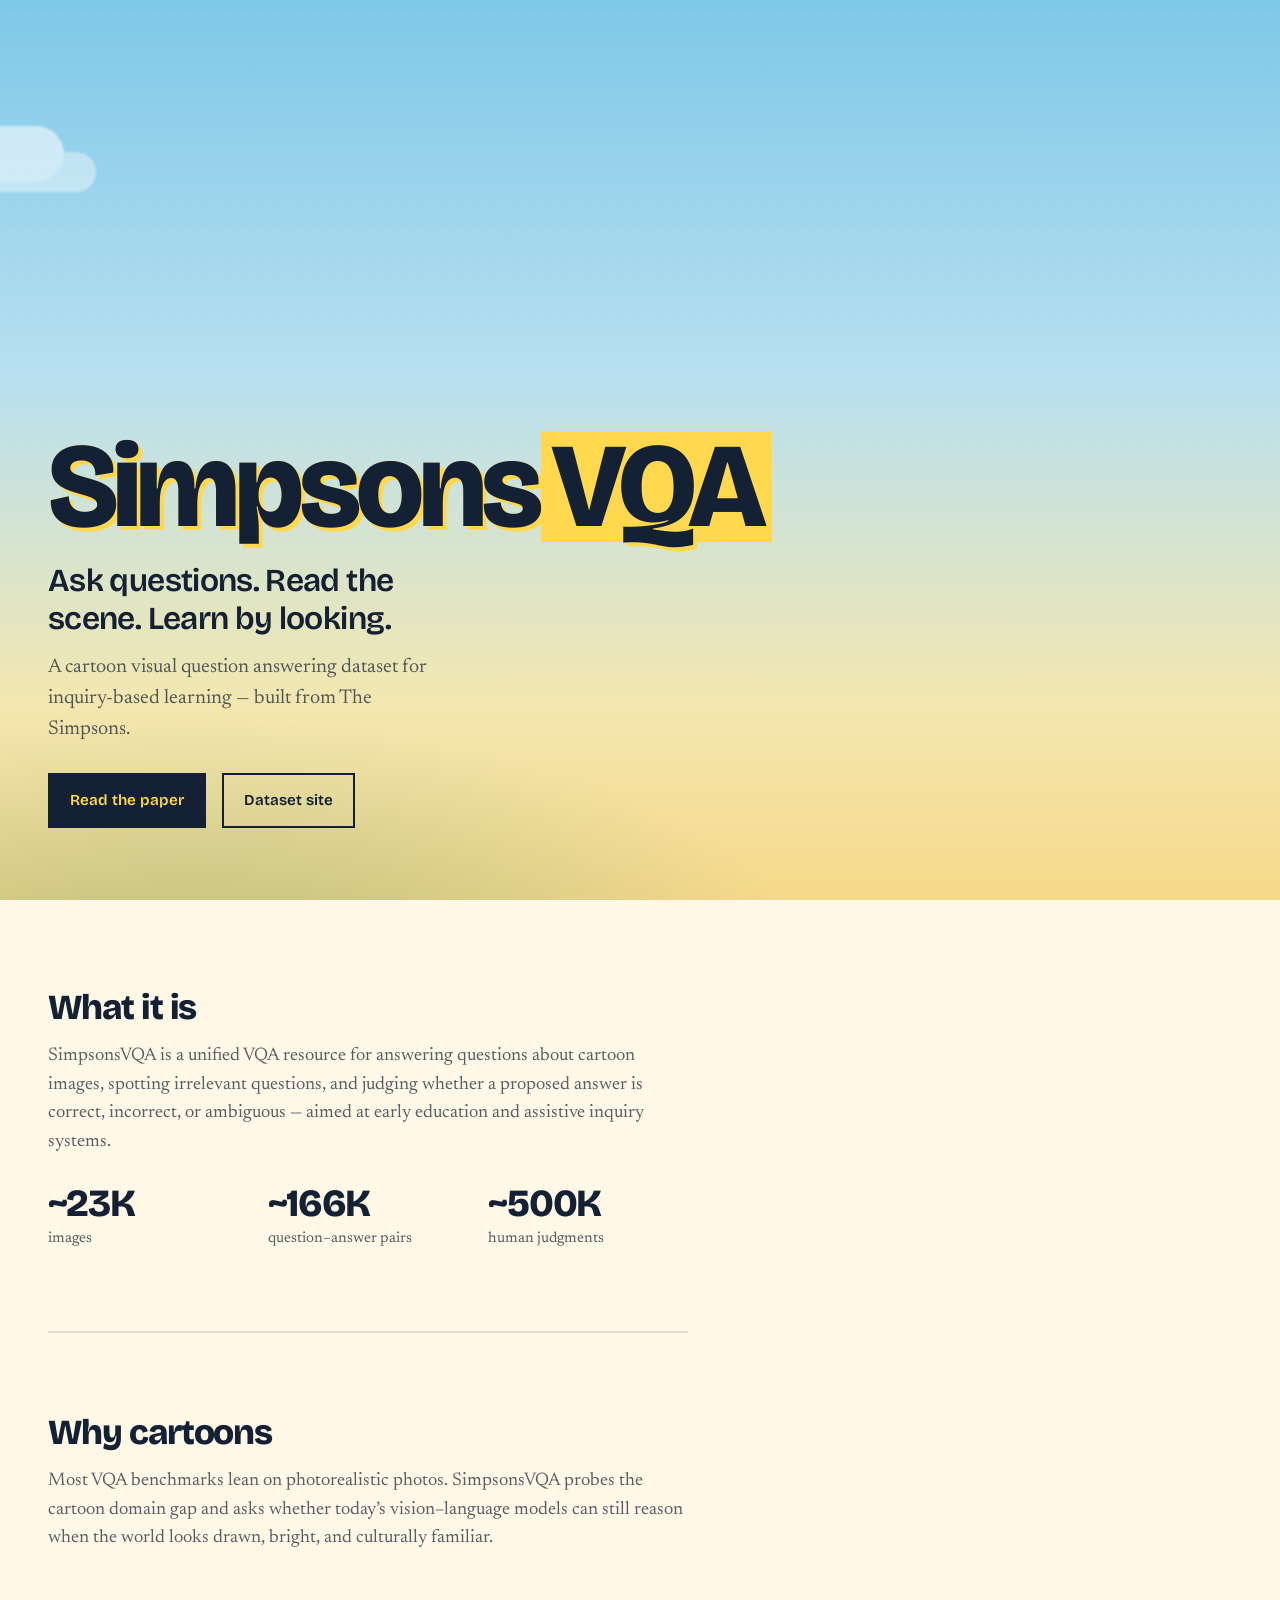
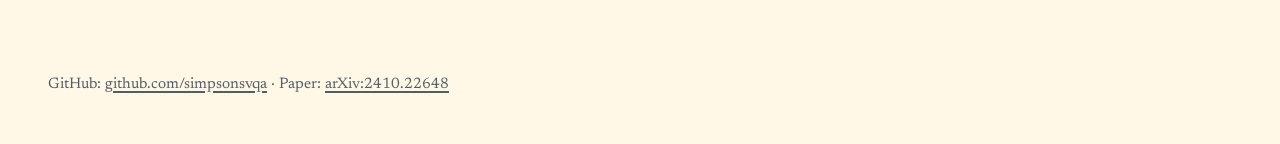
==== index.html @ 713a21d2 "Add SimpsonsVQA personal GitHub Pages site." ====
<!DOCTYPE html>
<html lang="en">
<head>
  <meta charset="UTF-8" />
  <meta name="viewport" content="width=device-width, initial-scale=1" />
  <title>SimpsonsVQA</title>
  <meta name="description" content="SimpsonsVQA — a cartoon visual question answering dataset for inquiry-based learning." />
  <link rel="preconnect" href="https://fonts.googleapis.com" />
  <link rel="preconnect" href="https://fonts.gstatic.com" crossorigin />
  <link href="https://fonts.googleapis.com/css2?family=Bricolage+Grotesque:opsz,wght@12..96,600;12..96,800&family=Newsreader:ital,opsz,wght@0,16..72,400;0,16..72,500;1,16..72,400&display=swap" rel="stylesheet" />
  <style>
    :root {
      --ink: #142033;
      --sky-top: #7ec8e8;
      --sky-mid: #b8e0f0;
      --sky-low: #f3e7b0;
      --butter: #ffd84d;
      --butter-deep: #f0c01a;
      --leaf: #3d8b6e;
      --paper: #fff8e7;
      --muted: rgba(20, 32, 51, 0.72);
    }

    * { box-sizing: border-box; margin: 0; padding: 0; }

    html { scroll-behavior: smooth; }

    body {
      font-family: "Newsreader", Georgia, serif;
      color: var(--ink);
      background: var(--paper);
      line-height: 1.55;
      min-height: 100vh;
    }

    a {
      color: inherit;
      text-decoration-thickness: 1.5px;
      text-underline-offset: 0.18em;
    }

    a:hover { color: var(--leaf); }

    .sky {
      position: relative;
      min-height: 100svh;
      overflow: hidden;
      background:
        radial-gradient(ellipse 90% 55% at 15% 110%, rgba(61, 139, 110, 0.35), transparent 55%),
        linear-gradient(180deg, var(--sky-top) 0%, var(--sky-mid) 42%, var(--sky-low) 78%, #f7d98a 100%);
    }

    .sky::before {
      content: "";
      position: absolute;
      inset: 0;
      background-image: radial-gradient(rgba(20, 32, 51, 0.06) 1px, transparent 1px);
      background-size: 18px 18px;
      mask-image: linear-gradient(180deg, rgba(0, 0, 0, 0.55), transparent 70%);
      pointer-events: none;
    }

    .cloud {
      position: absolute;
      border-radius: 999px;
      background: rgba(255, 255, 255, 0.55);
      filter: blur(1px);
      animation: drift 28s linear infinite;
      pointer-events: none;
    }

    .cloud-a {
      width: min(42vw, 320px);
      height: 56px;
      top: 14%;
      left: -20%;
      box-shadow: 40px 18px 0 -8px rgba(255, 255, 255, 0.4);
    }

    .cloud-b {
      width: min(34vw, 240px);
      height: 42px;
      top: 28%;
      left: -25%;
      animation-duration: 36s;
      animation-delay: -12s;
      opacity: 0.7;
      box-shadow: 28px 12px 0 -6px rgba(255, 255, 255, 0.35);
    }

    @keyframes drift {
      from { transform: translateX(0); }
      to { transform: translateX(140vw); }
    }

    .hero {
      position: relative;
      z-index: 1;
      min-height: 100svh;
      display: flex;
      flex-direction: column;
      justify-content: flex-end;
      padding: clamp(1.5rem, 4vw, 3rem);
      padding-bottom: clamp(2.5rem, 8vh, 5rem);
      max-width: 1100px;
    }

    .brand {
      font-family: "Bricolage Grotesque", sans-serif;
      font-weight: 800;
      font-size: clamp(3.4rem, 12vw, 7.5rem);
      line-height: 0.92;
      letter-spacing: -0.04em;
      color: var(--ink);
      text-shadow: 0 0 0 var(--butter), 4px 4px 0 var(--butter);
      opacity: 0;
      animation: rise 0.9s cubic-bezier(0.22, 1, 0.36, 1) 0.1s forwards;
    }

    .brand span {
      display: inline-block;
      background: var(--butter);
      padding: 0 0.08em;
      margin-left: 0.02em;
      box-decoration-break: clone;
    }

    h1 {
      font-family: "Bricolage Grotesque", sans-serif;
      font-weight: 600;
      font-size: clamp(1.35rem, 3.2vw, 2rem);
      line-height: 1.2;
      letter-spacing: -0.02em;
      max-width: 18ch;
      margin-top: 1.25rem;
      opacity: 0;
      animation: rise 0.9s cubic-bezier(0.22, 1, 0.36, 1) 0.28s forwards;
    }

    .lede {
      margin-top: 0.85rem;
      max-width: 36ch;
      font-size: clamp(1.05rem, 2.2vw, 1.25rem);
      color: var(--muted);
      opacity: 0;
      animation: rise 0.9s cubic-bezier(0.22, 1, 0.36, 1) 0.42s forwards;
    }

    .actions {
      display: flex;
      flex-wrap: wrap;
      gap: 0.75rem 1rem;
      margin-top: 1.75rem;
      opacity: 0;
      animation: rise 0.9s cubic-bezier(0.22, 1, 0.36, 1) 0.55s forwards;
    }

    .btn {
      display: inline-flex;
      align-items: center;
      justify-content: center;
      font-family: "Bricolage Grotesque", sans-serif;
      font-weight: 600;
      font-size: 0.95rem;
      padding: 0.85rem 1.25rem;
      border: 2px solid var(--ink);
      background: var(--ink);
      color: var(--butter);
      text-decoration: none;
      transition: transform 0.2s ease, background 0.2s ease, color 0.2s ease;
    }

    .btn:hover {
      transform: translateY(-2px);
      color: var(--butter);
      background: #0c1524;
    }

    .btn-ghost {
      background: transparent;
      color: var(--ink);
    }

    .btn-ghost:hover {
      background: var(--butter);
      color: var(--ink);
    }

    @keyframes rise {
      from { opacity: 0; transform: translateY(1.25rem); }
      to { opacity: 1; transform: translateY(0); }
    }

    main {
      padding: clamp(3rem, 8vw, 5.5rem) clamp(1.5rem, 4vw, 3rem);
      max-width: 1100px;
    }

    section {
      max-width: 40rem;
    }

    section + section {
      margin-top: clamp(3rem, 7vw, 5rem);
      padding-top: clamp(3rem, 7vw, 5rem);
      border-top: 2px solid rgba(20, 32, 51, 0.12);
    }

    h2 {
      font-family: "Bricolage Grotesque", sans-serif;
      font-weight: 800;
      font-size: clamp(1.6rem, 3.5vw, 2.2rem);
      letter-spacing: -0.03em;
      line-height: 1.15;
      margin-bottom: 0.85rem;
    }

    section p {
      font-size: 1.15rem;
      color: var(--muted);
    }

    .metrics {
      display: grid;
      grid-template-columns: repeat(3, minmax(0, 1fr));
      gap: 1.25rem;
      margin-top: 1.75rem;
      font-family: "Bricolage Grotesque", sans-serif;
    }

    .metrics dt {
      font-size: clamp(1.8rem, 4vw, 2.4rem);
      font-weight: 800;
      letter-spacing: -0.03em;
      color: var(--ink);
      line-height: 1;
    }

    .metrics dd {
      margin-top: 0.35rem;
      font-size: 0.92rem;
      color: var(--muted);
      font-family: "Newsreader", Georgia, serif;
    }

    footer {
      padding: 2rem clamp(1.5rem, 4vw, 3rem) 3rem;
      max-width: 1100px;
      font-size: 0.95rem;
      color: var(--muted);
    }

    @media (max-width: 560px) {
      .metrics { grid-template-columns: 1fr; gap: 1rem; }
      .brand { text-shadow: 3px 3px 0 var(--butter); }
    }

    @media (prefers-reduced-motion: reduce) {
      .cloud { animation: none; opacity: 0.5; left: 10%; }
      .brand, h1, .lede, .actions {
        animation: none;
        opacity: 1;
      }
    }
  </style>
</head>
<body>
  <div class="sky">
    <div class="cloud cloud-a" aria-hidden="true"></div>
    <div class="cloud cloud-b" aria-hidden="true"></div>
    <header class="hero">
      <p class="brand">Simpsons<span>VQA</span></p>
      <h1>Ask questions. Read the scene. Learn by looking.</h1>
      <p class="lede">
        A cartoon visual question answering dataset for inquiry-based learning —
        built from The Simpsons.
      </p>
      <div class="actions">
        <a class="btn" href="https://arxiv.org/abs/2410.22648">Read the paper</a>
        <a class="btn btn-ghost" href="https://simpsonsvqa.org">Dataset site</a>
      </div>
    </header>
  </div>

  <main>
    <section>
      <h2>What it is</h2>
      <p>
        SimpsonsVQA is a unified VQA resource for answering questions about cartoon images,
        spotting irrelevant questions, and judging whether a proposed answer is correct,
        incorrect, or ambiguous — aimed at early education and assistive inquiry systems.
      </p>
      <dl class="metrics">
        <div>
          <dt>~23K</dt>
          <dd>images</dd>
        </div>
        <div>
          <dt>~166K</dt>
          <dd>question–answer pairs</dd>
        </div>
        <div>
          <dt>~500K</dt>
          <dd>human judgments</dd>
        </div>
      </dl>
    </section>

    <section>
      <h2>Why cartoons</h2>
      <p>
        Most VQA benchmarks lean on photorealistic photos. SimpsonsVQA probes the cartoon
        domain gap and asks whether today’s vision–language models can still reason when the
        world looks drawn, bright, and culturally familiar.
      </p>
    </section>
  </main>

  <footer>
    <p>
      GitHub:
      <a href="https://github.com/simpsonsvqa">github.com/simpsonsvqa</a>
      · Paper:
      <a href="https://arxiv.org/abs/2410.22648">arXiv:2410.22648</a>
    </p>
  </footer>
</body>
</html>
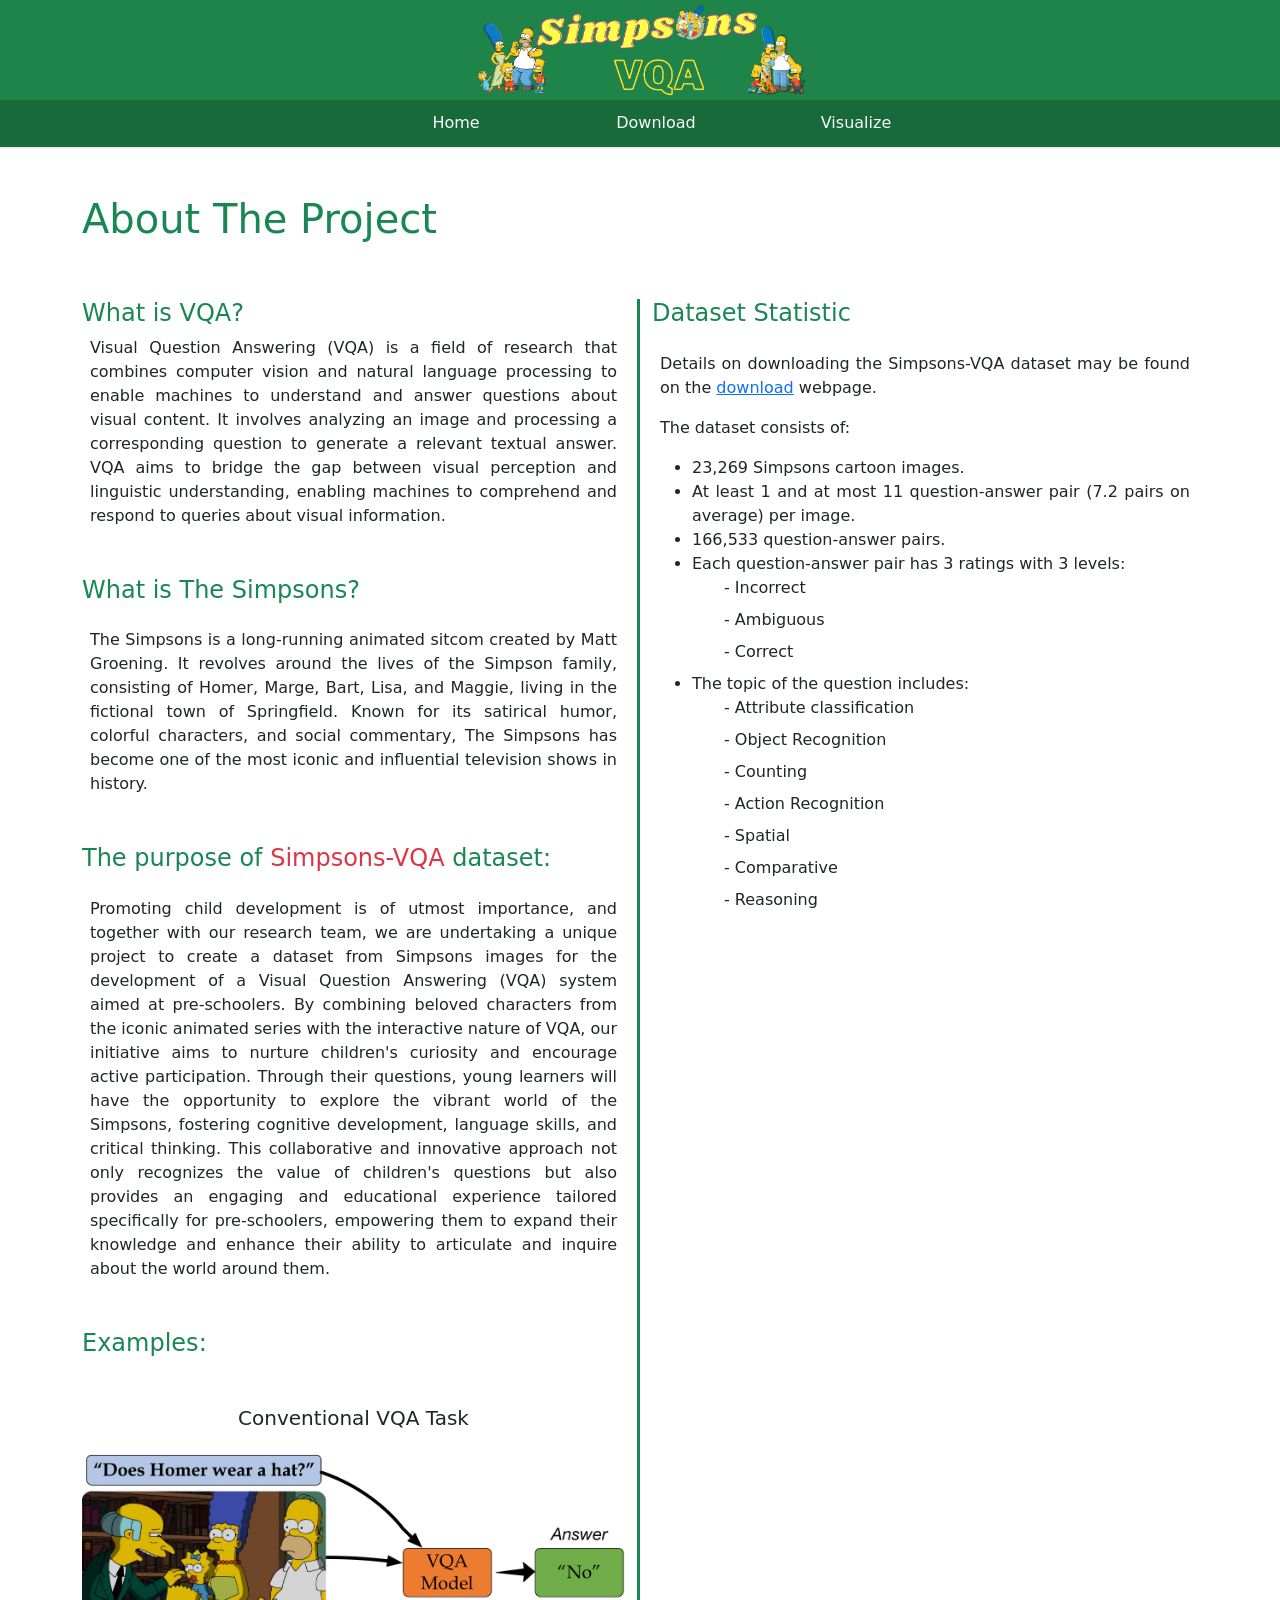
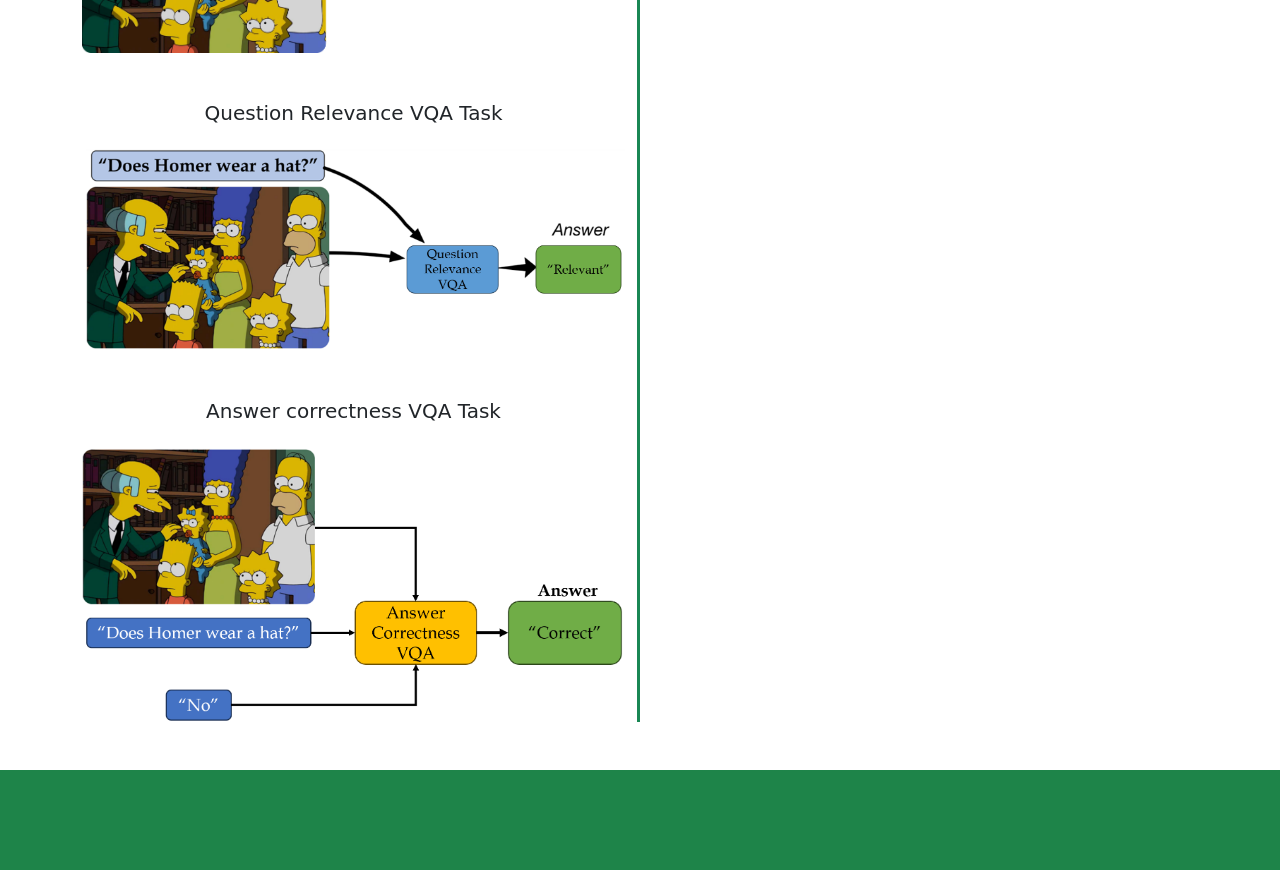
==== commit 2518d218: "Remove Examples and Workshops pages." ====
--- a/index.html
+++ b/index.html
@@ -1,328 +1 @@
-<!DOCTYPE html>
-<html lang="en">
-<head>
-  <meta charset="UTF-8" />
-  <meta name="viewport" content="width=device-width, initial-scale=1" />
-  <title>SimpsonsVQA</title>
-  <meta name="description" content="SimpsonsVQA — a cartoon visual question answering dataset for inquiry-based learning." />
-  <link rel="preconnect" href="https://fonts.googleapis.com" />
-  <link rel="preconnect" href="https://fonts.gstatic.com" crossorigin />
-  <link href="https://fonts.googleapis.com/css2?family=Bricolage+Grotesque:opsz,wght@12..96,600;12..96,800&family=Newsreader:ital,opsz,wght@0,16..72,400;0,16..72,500;1,16..72,400&display=swap" rel="stylesheet" />
-  <style>
-    :root {
-      --ink: #142033;
-      --sky-top: #7ec8e8;
-      --sky-mid: #b8e0f0;
-      --sky-low: #f3e7b0;
-      --butter: #ffd84d;
-      --butter-deep: #f0c01a;
-      --leaf: #3d8b6e;
-      --paper: #fff8e7;
-      --muted: rgba(20, 32, 51, 0.72);
-    }
-
-    * { box-sizing: border-box; margin: 0; padding: 0; }
-
-    html { scroll-behavior: smooth; }
-
-    body {
-      font-family: "Newsreader", Georgia, serif;
-      color: var(--ink);
-      background: var(--paper);
-      line-height: 1.55;
-      min-height: 100vh;
-    }
-
-    a {
-      color: inherit;
-      text-decoration-thickness: 1.5px;
-      text-underline-offset: 0.18em;
-    }
-
-    a:hover { color: var(--leaf); }
-
-    .sky {
-      position: relative;
-      min-height: 100svh;
-      overflow: hidden;
-      background:
-        radial-gradient(ellipse 90% 55% at 15% 110%, rgba(61, 139, 110, 0.35), transparent 55%),
-        linear-gradient(180deg, var(--sky-top) 0%, var(--sky-mid) 42%, var(--sky-low) 78%, #f7d98a 100%);
-    }
-
-    .sky::before {
-      content: "";
-      position: absolute;
-      inset: 0;
-      background-image: radial-gradient(rgba(20, 32, 51, 0.06) 1px, transparent 1px);
-      background-size: 18px 18px;
-      mask-image: linear-gradient(180deg, rgba(0, 0, 0, 0.55), transparent 70%);
-      pointer-events: none;
-    }
-
-    .cloud {
-      position: absolute;
-      border-radius: 999px;
-      background: rgba(255, 255, 255, 0.55);
-      filter: blur(1px);
-      animation: drift 28s linear infinite;
-      pointer-events: none;
-    }
-
-    .cloud-a {
-      width: min(42vw, 320px);
-      height: 56px;
-      top: 14%;
-      left: -20%;
-      box-shadow: 40px 18px 0 -8px rgba(255, 255, 255, 0.4);
-    }
-
-    .cloud-b {
-      width: min(34vw, 240px);
-      height: 42px;
-      top: 28%;
-      left: -25%;
-      animation-duration: 36s;
-      animation-delay: -12s;
-      opacity: 0.7;
-      box-shadow: 28px 12px 0 -6px rgba(255, 255, 255, 0.35);
-    }
-
-    @keyframes drift {
-      from { transform: translateX(0); }
-      to { transform: translateX(140vw); }
-    }
-
-    .hero {
-      position: relative;
-      z-index: 1;
-      min-height: 100svh;
-      display: flex;
-      flex-direction: column;
-      justify-content: flex-end;
-      padding: clamp(1.5rem, 4vw, 3rem);
-      padding-bottom: clamp(2.5rem, 8vh, 5rem);
-      max-width: 1100px;
-    }
-
-    .brand {
-      font-family: "Bricolage Grotesque", sans-serif;
-      font-weight: 800;
-      font-size: clamp(3.4rem, 12vw, 7.5rem);
-      line-height: 0.92;
-      letter-spacing: -0.04em;
-      color: var(--ink);
-      text-shadow: 0 0 0 var(--butter), 4px 4px 0 var(--butter);
-      opacity: 0;
-      animation: rise 0.9s cubic-bezier(0.22, 1, 0.36, 1) 0.1s forwards;
-    }
-
-    .brand span {
-      display: inline-block;
-      background: var(--butter);
-      padding: 0 0.08em;
-      margin-left: 0.02em;
-      box-decoration-break: clone;
-    }
-
-    h1 {
-      font-family: "Bricolage Grotesque", sans-serif;
-      font-weight: 600;
-      font-size: clamp(1.35rem, 3.2vw, 2rem);
-      line-height: 1.2;
-      letter-spacing: -0.02em;
-      max-width: 18ch;
-      margin-top: 1.25rem;
-      opacity: 0;
-      animation: rise 0.9s cubic-bezier(0.22, 1, 0.36, 1) 0.28s forwards;
-    }
-
-    .lede {
-      margin-top: 0.85rem;
-      max-width: 36ch;
-      font-size: clamp(1.05rem, 2.2vw, 1.25rem);
-      color: var(--muted);
-      opacity: 0;
-      animation: rise 0.9s cubic-bezier(0.22, 1, 0.36, 1) 0.42s forwards;
-    }
-
-    .actions {
-      display: flex;
-      flex-wrap: wrap;
-      gap: 0.75rem 1rem;
-      margin-top: 1.75rem;
-      opacity: 0;
-      animation: rise 0.9s cubic-bezier(0.22, 1, 0.36, 1) 0.55s forwards;
-    }
-
-    .btn {
-      display: inline-flex;
-      align-items: center;
-      justify-content: center;
-      font-family: "Bricolage Grotesque", sans-serif;
-      font-weight: 600;
-      font-size: 0.95rem;
-      padding: 0.85rem 1.25rem;
-      border: 2px solid var(--ink);
-      background: var(--ink);
-      color: var(--butter);
-      text-decoration: none;
-      transition: transform 0.2s ease, background 0.2s ease, color 0.2s ease;
-    }
-
-    .btn:hover {
-      transform: translateY(-2px);
-      color: var(--butter);
-      background: #0c1524;
-    }
-
-    .btn-ghost {
-      background: transparent;
-      color: var(--ink);
-    }
-
-    .btn-ghost:hover {
-      background: var(--butter);
-      color: var(--ink);
-    }
-
-    @keyframes rise {
-      from { opacity: 0; transform: translateY(1.25rem); }
-      to { opacity: 1; transform: translateY(0); }
-    }
-
-    main {
-      padding: clamp(3rem, 8vw, 5.5rem) clamp(1.5rem, 4vw, 3rem);
-      max-width: 1100px;
-    }
-
-    section {
-      max-width: 40rem;
-    }
-
-    section + section {
-      margin-top: clamp(3rem, 7vw, 5rem);
-      padding-top: clamp(3rem, 7vw, 5rem);
-      border-top: 2px solid rgba(20, 32, 51, 0.12);
-    }
-
-    h2 {
-      font-family: "Bricolage Grotesque", sans-serif;
-      font-weight: 800;
-      font-size: clamp(1.6rem, 3.5vw, 2.2rem);
-      letter-spacing: -0.03em;
-      line-height: 1.15;
-      margin-bottom: 0.85rem;
-    }
-
-    section p {
-      font-size: 1.15rem;
-      color: var(--muted);
-    }
-
-    .metrics {
-      display: grid;
-      grid-template-columns: repeat(3, minmax(0, 1fr));
-      gap: 1.25rem;
-      margin-top: 1.75rem;
-      font-family: "Bricolage Grotesque", sans-serif;
-    }
-
-    .metrics dt {
-      font-size: clamp(1.8rem, 4vw, 2.4rem);
-      font-weight: 800;
-      letter-spacing: -0.03em;
-      color: var(--ink);
-      line-height: 1;
-    }
-
-    .metrics dd {
-      margin-top: 0.35rem;
-      font-size: 0.92rem;
-      color: var(--muted);
-      font-family: "Newsreader", Georgia, serif;
-    }
-
-    footer {
-      padding: 2rem clamp(1.5rem, 4vw, 3rem) 3rem;
-      max-width: 1100px;
-      font-size: 0.95rem;
-      color: var(--muted);
-    }
-
-    @media (max-width: 560px) {
-      .metrics { grid-template-columns: 1fr; gap: 1rem; }
-      .brand { text-shadow: 3px 3px 0 var(--butter); }
-    }
-
-    @media (prefers-reduced-motion: reduce) {
-      .cloud { animation: none; opacity: 0.5; left: 10%; }
-      .brand, h1, .lede, .actions {
-        animation: none;
-        opacity: 1;
-      }
-    }
-  </style>
-</head>
-<body>
-  <div class="sky">
-    <div class="cloud cloud-a" aria-hidden="true"></div>
-    <div class="cloud cloud-b" aria-hidden="true"></div>
-    <header class="hero">
-      <p class="brand">Simpsons<span>VQA</span></p>
-      <h1>Ask questions. Read the scene. Learn by looking.</h1>
-      <p class="lede">
-        A cartoon visual question answering dataset for inquiry-based learning —
-        built from The Simpsons.
-      </p>
-      <div class="actions">
-        <a class="btn" href="https://arxiv.org/abs/2410.22648">Read the paper</a>
-        <a class="btn btn-ghost" href="https://simpsonsvqa.org">Dataset site</a>
-      </div>
-    </header>
-  </div>
-
-  <main>
-    <section>
-      <h2>What it is</h2>
-      <p>
-        SimpsonsVQA is a unified VQA resource for answering questions about cartoon images,
-        spotting irrelevant questions, and judging whether a proposed answer is correct,
-        incorrect, or ambiguous — aimed at early education and assistive inquiry systems.
-      </p>
-      <dl class="metrics">
-        <div>
-          <dt>~23K</dt>
-          <dd>images</dd>
-        </div>
-        <div>
-          <dt>~166K</dt>
-          <dd>question–answer pairs</dd>
-        </div>
-        <div>
-          <dt>~500K</dt>
-          <dd>human judgments</dd>
-        </div>
-      </dl>
-    </section>
-
-    <section>
-      <h2>Why cartoons</h2>
-      <p>
-        Most VQA benchmarks lean on photorealistic photos. SimpsonsVQA probes the cartoon
-        domain gap and asks whether today’s vision–language models can still reason when the
-        world looks drawn, bright, and culturally familiar.
-      </p>
-    </section>
-  </main>
-
-  <footer>
-    <p>
-      GitHub:
-      <a href="https://github.com/simpsonsvqa">github.com/simpsonsvqa</a>
-      · Paper:
-      <a href="https://arxiv.org/abs/2410.22648">arXiv:2410.22648</a>
-    </p>
-  </footer>
-</body>
-</html>
+<!doctype html><html lang="en"><head><meta charset="utf-8"/><link rel="icon" href="./favicon.ico"/><meta name="viewport" content="width=device-width,initial-scale=1"/><meta name="theme-color" content="#000000"/><meta name="description" content="Web site created using create-react-app"/><link href="./logo192.png"/><link rel="manifest" href="./manifest.json"/><title>Simpsons-VQA</title><script defer="defer" src="./static/js/main.ffd8b286.js"></script><link href="./static/css/main.b9ab2772.css" rel="stylesheet"></head><body><noscript>You need to enable JavaScript to run this app.</noscript><div id="root"></div></body></html>
--- a/static/css/main.b9ab2772.css
+++ b/static/css/main.b9ab2772.css
@@ -0,0 +1,11 @@
+@charset "UTF-8";.App{text-align:center}.App-logo{height:40vmin;pointer-events:none}@media (prefers-reduced-motion:no-preference){.App-logo{-webkit-animation:App-logo-spin 20s linear infinite;animation:App-logo-spin 20s linear infinite}}.App-header{align-items:center;background-color:#282c34;color:#fff;display:flex;flex-direction:column;font-size:16px;justify-content:center;min-height:100vh}.App-link{color:#61dafb}@-webkit-keyframes App-logo-spin{0%{-webkit-transform:rotate(0deg);transform:rotate(0deg)}to{-webkit-transform:rotate(1turn);transform:rotate(1turn)}}@keyframes App-logo-spin{0%{-webkit-transform:rotate(0deg);transform:rotate(0deg)}to{-webkit-transform:rotate(1turn);transform:rotate(1turn)}}*{box-sizing:border-box;margin:0;padding:0}body{font-family:sans-serif}select{background-color:#34495e}header{box-shadow:0 1px 3px 0 rgba(0,0,0,.07),0 1px 2px 0 rgba(0,0,0,.05);color:#212529;height:47px}.nav-area{align-items:center;height:47px;margin:0 auto;max-width:100%;padding:0 20px;position:block}.logo{color:inherit;font-size:25px;margin-right:20px;text-decoration:none}.menus{display:flex;list-style:none}.backgound_theme{background-color:#fdfefe;margin:0;padding-top:30px}.menu-items{font-size:16px;position:relative;width:200px}.menu-items a{color:inherit;display:block;font-size:inherit;text-decoration:none}.menu-items button{background-color:initial;border:none;color:inherit;cursor:pointer;font-size:16px;width:100%}.menu-items a,.menu-items button{padding:.7rem 1rem;text-align:left}.menu-items a:hover,.menu-items button:hover{background-color:#145a32}.arrow:after{border-left:.32em solid transparent;border-right:.32em solid transparent;border-top:.42em solid;content:"";display:inline-block;margin-left:.28em;vertical-align:.09em}.dropdown{background-color:#186a3b;display:none;font-size:16px;left:auto;list-style:none;padding:0;position:absolute;right:0;z-index:9999}.dropdown.show{display:block}.dropdown .dropdown-submenu{left:100%;position:absolute;top:-7px}.italic-text{font-style:italic}.tippy-box[data-animation=fade][data-state=hidden]{opacity:0}[data-tippy-root]{max-width:calc(100vw - 10px)}.tippy-box{background-color:#333;border-radius:4px;color:#fff;font-size:14px;line-height:1.4;outline:0;position:relative;transition-property:transform,visibility,opacity;white-space:normal}.tippy-box[data-placement^=top]>.tippy-arrow{bottom:0}.tippy-box[data-placement^=top]>.tippy-arrow:before{border-top-color:initial;border-width:8px 8px 0;bottom:-7px;left:0;transform-origin:center top}.tippy-box[data-placement^=bottom]>.tippy-arrow{top:0}.tippy-box[data-placement^=bottom]>.tippy-arrow:before{border-bottom-color:initial;border-width:0 8px 8px;left:0;top:-7px;transform-origin:center bottom}.tippy-box[data-placement^=left]>.tippy-arrow{right:0}.tippy-box[data-placement^=left]>.tippy-arrow:before{border-left-color:initial;border-width:8px 0 8px 8px;right:-7px;transform-origin:center left}.tippy-box[data-placement^=right]>.tippy-arrow{left:0}.tippy-box[data-placement^=right]>.tippy-arrow:before{border-right-color:initial;border-width:8px 8px 8px 0;left:-7px;transform-origin:center right}.tippy-box[data-inertia][data-state=visible]{transition-timing-function:cubic-bezier(.54,1.5,.38,1.11)}.tippy-arrow{color:#333;height:16px;width:16px}.tippy-arrow:before{border-color:transparent;border-style:solid;content:"";position:absolute}.tippy-content{padding:5px 9px;position:relative;z-index:1}.tippy-box[data-animation=scale][data-placement^=top]{transform-origin:bottom}.tippy-box[data-animation=scale][data-placement^=bottom]{transform-origin:top}.tippy-box[data-animation=scale][data-placement^=left]{transform-origin:right}.tippy-box[data-animation=scale][data-placement^=right]{transform-origin:left}.tippy-box[data-animation=scale][data-state=hidden]{opacity:0;transform:scale(.5)}
+/*!
+ * Bootstrap  v5.3.0 (https://getbootstrap.com/)
+ * Copyright 2011-2023 The Bootstrap Authors
+ * Licensed under MIT (https://github.com/twbs/bootstrap/blob/main/LICENSE)
+ */body{-webkit-tap-highlight-color:rgba(0,0,0,0)}.carousel-control-next,.carousel-control-prev,.nav-link{background:none}/*!
+ * Bootstrap  v5.3.0 (https://getbootstrap.com/)
+ * Copyright 2011-2023 The Bootstrap Authors
+ * Licensed under MIT (https://github.com/twbs/bootstrap/blob/main/LICENSE)
+ */:root,[data-bs-theme=light]{--bs-blue:#0d6efd;--bs-indigo:#6610f2;--bs-purple:#6f42c1;--bs-pink:#d63384;--bs-red:#dc3545;--bs-orange:#fd7e14;--bs-yellow:#ffc107;--bs-green:#198754;--bs-teal:#20c997;--bs-cyan:#0dcaf0;--bs-black:#000;--bs-white:#fff;--bs-gray:#6c757d;--bs-gray-dark:#343a40;--bs-gray-100:#f8f9fa;--bs-gray-200:#e9ecef;--bs-gray-300:#dee2e6;--bs-gray-400:#ced4da;--bs-gray-500:#adb5bd;--bs-gray-600:#6c757d;--bs-gray-700:#495057;--bs-gray-800:#343a40;--bs-gray-900:#212529;--bs-primary:#0d6efd;--bs-secondary:#6c757d;--bs-success:#198754;--bs-info:#0dcaf0;--bs-warning:#ffc107;--bs-danger:#dc3545;--bs-light:#f8f9fa;--bs-dark:#212529;--bs-primary-rgb:13,110,253;--bs-secondary-rgb:108,117,125;--bs-success-rgb:25,135,84;--bs-info-rgb:13,202,240;--bs-warning-rgb:255,193,7;--bs-danger-rgb:220,53,69;--bs-light-rgb:248,249,250;--bs-dark-rgb:33,37,41;--bs-primary-text-emphasis:#052c65;--bs-secondary-text-emphasis:#2b2f32;--bs-success-text-emphasis:#0a3622;--bs-info-text-emphasis:#055160;--bs-warning-text-emphasis:#664d03;--bs-danger-text-emphasis:#58151c;--bs-light-text-emphasis:#495057;--bs-dark-text-emphasis:#495057;--bs-primary-bg-subtle:#cfe2ff;--bs-secondary-bg-subtle:#e2e3e5;--bs-success-bg-subtle:#d1e7dd;--bs-info-bg-subtle:#cff4fc;--bs-warning-bg-subtle:#fff3cd;--bs-danger-bg-subtle:#f8d7da;--bs-light-bg-subtle:#fcfcfd;--bs-dark-bg-subtle:#ced4da;--bs-primary-border-subtle:#9ec5fe;--bs-secondary-border-subtle:#c4c8cb;--bs-success-border-subtle:#a3cfbb;--bs-info-border-subtle:#9eeaf9;--bs-warning-border-subtle:#ffe69c;--bs-danger-border-subtle:#f1aeb5;--bs-light-border-subtle:#e9ecef;--bs-dark-border-subtle:#adb5bd;--bs-white-rgb:255,255,255;--bs-black-rgb:0,0,0;--bs-font-sans-serif:system-ui,-apple-system,"Segoe UI",Roboto,"Helvetica Neue","Noto Sans","Liberation Sans",Arial,sans-serif,"Apple Color Emoji","Segoe UI Emoji","Segoe UI Symbol","Noto Color Emoji";--bs-font-monospace:SFMono-Regular,Menlo,Monaco,Consolas,"Liberation Mono","Courier New",monospace;--bs-gradient:linear-gradient(180deg,hsla(0,0%,100%,.15),hsla(0,0%,100%,0));--bs-body-font-family:var(--bs-font-sans-serif);--bs-body-font-size:1rem;--bs-body-font-weight:400;--bs-body-line-height:1.5;--bs-body-color:#212529;--bs-body-color-rgb:33,37,41;--bs-body-bg:#fff;--bs-body-bg-rgb:255,255,255;--bs-emphasis-color:#000;--bs-emphasis-color-rgb:0,0,0;--bs-secondary-color:rgba(33,37,41,.75);--bs-secondary-color-rgb:33,37,41;--bs-secondary-bg:#e9ecef;--bs-secondary-bg-rgb:233,236,239;--bs-tertiary-color:rgba(33,37,41,.5);--bs-tertiary-color-rgb:33,37,41;--bs-tertiary-bg:#f8f9fa;--bs-tertiary-bg-rgb:248,249,250;--bs-heading-color:inherit;--bs-link-color:#0d6efd;--bs-link-color-rgb:13,110,253;--bs-link-decoration:underline;--bs-link-hover-color:#0a58ca;--bs-link-hover-color-rgb:10,88,202;--bs-code-color:#d63384;--bs-highlight-bg:#fff3cd;--bs-border-width:1px;--bs-border-style:solid;--bs-border-color:#dee2e6;--bs-border-color-translucent:rgba(0,0,0,.175);--bs-border-radius:0.375rem;--bs-border-radius-sm:0.25rem;--bs-border-radius-lg:0.5rem;--bs-border-radius-xl:1rem;--bs-border-radius-xxl:2rem;--bs-border-radius-2xl:var(--bs-border-radius-xxl);--bs-border-radius-pill:50rem;--bs-box-shadow:0 0.5rem 1rem rgba(0,0,0,.15);--bs-box-shadow-sm:0 0.125rem 0.25rem rgba(0,0,0,.075);--bs-box-shadow-lg:0 1rem 3rem rgba(0,0,0,.175);--bs-box-shadow-inset:inset 0 1px 2px rgba(0,0,0,.075);--bs-focus-ring-width:0.25rem;--bs-focus-ring-opacity:0.25;--bs-focus-ring-color:rgba(13,110,253,.25);--bs-form-valid-color:#198754;--bs-form-valid-border-color:#198754;--bs-form-invalid-color:#dc3545;--bs-form-invalid-border-color:#dc3545}[data-bs-theme=dark]{--bs-body-color:#adb5bd;--bs-body-color-rgb:173,181,189;--bs-body-bg:#212529;--bs-body-bg-rgb:33,37,41;--bs-emphasis-color:#fff;--bs-emphasis-color-rgb:255,255,255;--bs-secondary-color:rgba(173,181,189,.75);--bs-secondary-color-rgb:173,181,189;--bs-secondary-bg:#343a40;--bs-secondary-bg-rgb:52,58,64;--bs-tertiary-color:rgba(173,181,189,.5);--bs-tertiary-color-rgb:173,181,189;--bs-tertiary-bg:#2b3035;--bs-tertiary-bg-rgb:43,48,53;--bs-primary-text-emphasis:#6ea8fe;--bs-secondary-text-emphasis:#a7acb1;--bs-success-text-emphasis:#75b798;--bs-info-text-emphasis:#6edff6;--bs-warning-text-emphasis:#ffda6a;--bs-danger-text-emphasis:#ea868f;--bs-light-text-emphasis:#f8f9fa;--bs-dark-text-emphasis:#dee2e6;--bs-primary-bg-subtle:#031633;--bs-secondary-bg-subtle:#161719;--bs-success-bg-subtle:#051b11;--bs-info-bg-subtle:#032830;--bs-warning-bg-subtle:#332701;--bs-danger-bg-subtle:#2c0b0e;--bs-light-bg-subtle:#343a40;--bs-dark-bg-subtle:#1a1d20;--bs-primary-border-subtle:#084298;--bs-secondary-border-subtle:#41464b;--bs-success-border-subtle:#0f5132;--bs-info-border-subtle:#087990;--bs-warning-border-subtle:#997404;--bs-danger-border-subtle:#842029;--bs-light-border-subtle:#495057;--bs-dark-border-subtle:#343a40;--bs-heading-color:inherit;--bs-link-color:#6ea8fe;--bs-link-hover-color:#8bb9fe;--bs-link-color-rgb:110,168,254;--bs-link-hover-color-rgb:139,185,254;--bs-code-color:#e685b5;--bs-border-color:#495057;--bs-border-color-translucent:hsla(0,0%,100%,.15);--bs-form-valid-color:#75b798;--bs-form-valid-border-color:#75b798;--bs-form-invalid-color:#ea868f;--bs-form-invalid-border-color:#ea868f;color-scheme:dark}*,:after,:before{box-sizing:border-box}@media (prefers-reduced-motion:no-preference){:root{scroll-behavior:smooth}}body{-webkit-text-size-adjust:100%;-webkit-tap-highlight-color:transparent;background-color:#fff;background-color:var(--bs-body-bg);color:#212529;color:var(--bs-body-color);font-family:system-ui,-apple-system,Segoe UI,Roboto,Helvetica Neue,Noto Sans,Liberation Sans,Arial,sans-serif,Apple Color Emoji,Segoe UI Emoji,Segoe UI Symbol,Noto Color Emoji;font-family:var(--bs-body-font-family);font-size:1rem;font-size:var(--bs-body-font-size);font-weight:400;font-weight:var(--bs-body-font-weight);line-height:1.5;line-height:var(--bs-body-line-height);margin:0;text-align:var(--bs-body-text-align)}hr{border:0;border-top:1px solid;border-top:var(--bs-border-width) solid;color:inherit;margin:1rem 0;opacity:.25}.h1,.h2,.h3,.h4,.h5,.h6,h1,h2,h3,h4,h5,h6{color:inherit;color:var(--bs-heading-color);font-weight:500;line-height:1.2;margin-bottom:.5rem;margin-top:0}.h1,h1{font-size:calc(1.375rem + 1.5vw)}@media (min-width:1200px){.h1,h1{font-size:2.5rem}}.h2,h2{font-size:calc(1.325rem + .9vw)}@media (min-width:1200px){.h2,h2{font-size:2rem}}.h3,h3{font-size:calc(1.3rem + .6vw)}@media (min-width:1200px){.h3,h3{font-size:1.75rem}}.h4,h4{font-size:calc(1.275rem + .3vw)}@media (min-width:1200px){.h4,h4{font-size:1.5rem}}.h5,h5{font-size:1.25rem}.h6,h6{font-size:1rem}p{margin-bottom:1rem;margin-top:0}abbr[title]{cursor:help;-webkit-text-decoration:underline dotted;text-decoration:underline dotted;-webkit-text-decoration-skip-ink:none;text-decoration-skip-ink:none}address{font-style:normal;line-height:inherit;margin-bottom:1rem}ol,ul{padding-left:2rem}dl,ol,ul{margin-bottom:1rem;margin-top:0}ol ol,ol ul,ul ol,ul ul{margin-bottom:0}dt{font-weight:700}dd{margin-bottom:.5rem;margin-left:0}blockquote{margin:0 0 1rem}b,strong{font-weight:bolder}.small,small{font-size:.875em}.mark,mark{background-color:#fff3cd;background-color:var(--bs-highlight-bg);padding:.1875em}sub,sup{font-size:.75em;line-height:0;position:relative;vertical-align:initial}sub{bottom:-.25em}sup{top:-.5em}a{color:#0d6efd;color:rgba(var(--bs-link-color-rgb),var(--bs-link-opacity,1));text-decoration:underline}a:hover{--bs-link-color-rgb:var(--bs-link-hover-color-rgb)}a:not([href]):not([class]),a:not([href]):not([class]):hover{color:inherit;text-decoration:none}code,kbd,pre,samp{font-family:SFMono-Regular,Menlo,Monaco,Consolas,Liberation Mono,Courier New,monospace;font-family:var(--bs-font-monospace);font-size:1em}pre{display:block;font-size:.875em;margin-bottom:1rem;margin-top:0;overflow:auto}pre code{color:inherit;font-size:inherit;word-break:normal}code{word-wrap:break-word;color:#d63384;color:var(--bs-code-color);font-size:.875em}a>code{color:inherit}kbd{background-color:#212529;background-color:var(--bs-body-color);border-radius:.25rem;color:#fff;color:var(--bs-body-bg);font-size:.875em;padding:.1875rem .375rem}kbd kbd{font-size:1em;padding:0}figure{margin:0 0 1rem}img,svg{vertical-align:middle}table{border-collapse:collapse;caption-side:bottom}caption{color:rgba(33,37,41,.75);color:var(--bs-secondary-color);padding-bottom:.5rem;padding-top:.5rem;text-align:left}th{text-align:inherit;text-align:-webkit-match-parent}tbody,td,tfoot,th,thead,tr{border:0 solid;border-color:inherit}label{display:inline-block}button{border-radius:0}button:focus:not(:focus-visible){outline:0}button,input,optgroup,select,textarea{font-family:inherit;font-size:inherit;line-height:inherit;margin:0}button,select{text-transform:none}[role=button]{cursor:pointer}select{word-wrap:normal}select:disabled{opacity:1}[list]:not([type=date]):not([type=datetime-local]):not([type=month]):not([type=week]):not([type=time])::-webkit-calendar-picker-indicator{display:none!important}[type=button],[type=reset],[type=submit],button{-webkit-appearance:button}[type=button]:not(:disabled),[type=reset]:not(:disabled),[type=submit]:not(:disabled),button:not(:disabled){cursor:pointer}::-moz-focus-inner{border-style:none;padding:0}textarea{resize:vertical}fieldset{border:0;margin:0;min-width:0;padding:0}legend{float:left;font-size:calc(1.275rem + .3vw);line-height:inherit;margin-bottom:.5rem;padding:0;width:100%}@media (min-width:1200px){legend{font-size:1.5rem}}legend+*{clear:left}::-webkit-datetime-edit-day-field,::-webkit-datetime-edit-fields-wrapper,::-webkit-datetime-edit-hour-field,::-webkit-datetime-edit-minute,::-webkit-datetime-edit-month-field,::-webkit-datetime-edit-text,::-webkit-datetime-edit-year-field{padding:0}::-webkit-inner-spin-button{height:auto}[type=search]{-webkit-appearance:textfield;outline-offset:-2px}::-webkit-search-decoration{-webkit-appearance:none}::-webkit-color-swatch-wrapper{padding:0}::-webkit-file-upload-button{-webkit-appearance:button;font:inherit}::file-selector-button{-webkit-appearance:button;font:inherit}output{display:inline-block}iframe{border:0}summary{cursor:pointer;display:list-item}progress{vertical-align:initial}[hidden]{display:none!important}.lead{font-size:1.25rem;font-weight:300}.display-1{font-size:calc(1.625rem + 4.5vw);font-weight:300;line-height:1.2}@media (min-width:1200px){.display-1{font-size:5rem}}.display-2{font-size:calc(1.575rem + 3.9vw);font-weight:300;line-height:1.2}@media (min-width:1200px){.display-2{font-size:4.5rem}}.display-3{font-size:calc(1.525rem + 3.3vw);font-weight:300;line-height:1.2}@media (min-width:1200px){.display-3{font-size:4rem}}.display-4{font-size:calc(1.475rem + 2.7vw);font-weight:300;line-height:1.2}@media (min-width:1200px){.display-4{font-size:3.5rem}}.display-5{font-size:calc(1.425rem + 2.1vw);font-weight:300;line-height:1.2}@media (min-width:1200px){.display-5{font-size:3rem}}.display-6{font-size:calc(1.375rem + 1.5vw);font-weight:300;line-height:1.2}@media (min-width:1200px){.display-6{font-size:2.5rem}}.list-inline,.list-unstyled{list-style:none;padding-left:0}.list-inline-item{display:inline-block}.list-inline-item:not(:last-child){margin-right:.5rem}.initialism{font-size:.875em;text-transform:uppercase}.blockquote{font-size:1.25rem;margin-bottom:1rem}.blockquote>:last-child{margin-bottom:0}.blockquote-footer{color:#6c757d;font-size:.875em;margin-bottom:1rem;margin-top:-1rem}.blockquote-footer:before{content:"— "}.img-fluid,.img-thumbnail{height:auto;max-width:100%}.img-thumbnail{background-color:#fff;background-color:var(--bs-body-bg);border:1px solid #dee2e6;border:var(--bs-border-width) solid var(--bs-border-color);border-radius:.375rem;border-radius:var(--bs-border-radius);padding:.25rem}.figure{display:inline-block}.figure-img{line-height:1;margin-bottom:.5rem}.figure-caption{color:rgba(33,37,41,.75);color:var(--bs-secondary-color);font-size:.875em}.container,.container-fluid,.container-lg,.container-md,.container-sm,.container-xl,.container-xxl{--bs-gutter-x:1.5rem;--bs-gutter-y:0;margin-left:auto;margin-right:auto;padding-left:calc(var(--bs-gutter-x)*.5);padding-right:calc(var(--bs-gutter-x)*.5);width:100%}@media (min-width:576px){.container,.container-sm{max-width:540px}}@media (min-width:768px){.container,.container-md,.container-sm{max-width:720px}}@media (min-width:992px){.container,.container-lg,.container-md,.container-sm{max-width:960px}}@media (min-width:1200px){.container,.container-lg,.container-md,.container-sm,.container-xl{max-width:1140px}}@media (min-width:1400px){.container,.container-lg,.container-md,.container-sm,.container-xl,.container-xxl{max-width:1320px}}:root{--bs-breakpoint-xs:0;--bs-breakpoint-sm:576px;--bs-breakpoint-md:768px;--bs-breakpoint-lg:992px;--bs-breakpoint-xl:1200px;--bs-breakpoint-xxl:1400px}.row{--bs-gutter-x:1.5rem;--bs-gutter-y:0;display:flex;flex-wrap:wrap;margin-left:calc(var(--bs-gutter-x)*-.5);margin-right:calc(var(--bs-gutter-x)*-.5);margin-top:calc(var(--bs-gutter-y)*-1)}.row>*{flex-shrink:0;margin-top:var(--bs-gutter-y);max-width:100%;padding-left:calc(var(--bs-gutter-x)*.5);padding-right:calc(var(--bs-gutter-x)*.5);width:100%}.col{flex:1 0}.row-cols-auto>*{flex:0 0 auto;width:auto}.row-cols-1>*{flex:0 0 auto;width:100%}.row-cols-2>*{flex:0 0 auto;width:50%}.row-cols-3>*{flex:0 0 auto;width:33.3333333333%}.row-cols-4>*{flex:0 0 auto;width:25%}.row-cols-5>*{flex:0 0 auto;width:20%}.row-cols-6>*{flex:0 0 auto;width:16.6666666667%}.col-auto{flex:0 0 auto;width:auto}.col-1{flex:0 0 auto;width:8.33333333%}.col-2{flex:0 0 auto;width:16.66666667%}.col-3{flex:0 0 auto;width:25%}.col-4{flex:0 0 auto;width:33.33333333%}.col-5{flex:0 0 auto;width:41.66666667%}.col-6{flex:0 0 auto;width:50%}.col-7{flex:0 0 auto;width:58.33333333%}.col-8{flex:0 0 auto;width:66.66666667%}.col-9{flex:0 0 auto;width:75%}.col-10{flex:0 0 auto;width:83.33333333%}.col-11{flex:0 0 auto;width:91.66666667%}.col-12{flex:0 0 auto;width:100%}.offset-1{margin-left:8.33333333%}.offset-2{margin-left:16.66666667%}.offset-3{margin-left:25%}.offset-4{margin-left:33.33333333%}.offset-5{margin-left:41.66666667%}.offset-6{margin-left:50%}.offset-7{margin-left:58.33333333%}.offset-8{margin-left:66.66666667%}.offset-9{margin-left:75%}.offset-10{margin-left:83.33333333%}.offset-11{margin-left:91.66666667%}.g-0,.gx-0{--bs-gutter-x:0}.g-0,.gy-0{--bs-gutter-y:0}.g-1,.gx-1{--bs-gutter-x:0.25rem}.g-1,.gy-1{--bs-gutter-y:0.25rem}.g-2,.gx-2{--bs-gutter-x:0.5rem}.g-2,.gy-2{--bs-gutter-y:0.5rem}.g-3,.gx-3{--bs-gutter-x:1rem}.g-3,.gy-3{--bs-gutter-y:1rem}.g-4,.gx-4{--bs-gutter-x:1.5rem}.g-4,.gy-4{--bs-gutter-y:1.5rem}.g-5,.gx-5{--bs-gutter-x:3rem}.g-5,.gy-5{--bs-gutter-y:3rem}@media (min-width:576px){.col-sm{flex:1 0}.row-cols-sm-auto>*{flex:0 0 auto;width:auto}.row-cols-sm-1>*{flex:0 0 auto;width:100%}.row-cols-sm-2>*{flex:0 0 auto;width:50%}.row-cols-sm-3>*{flex:0 0 auto;width:33.3333333333%}.row-cols-sm-4>*{flex:0 0 auto;width:25%}.row-cols-sm-5>*{flex:0 0 auto;width:20%}.row-cols-sm-6>*{flex:0 0 auto;width:16.6666666667%}.col-sm-auto{flex:0 0 auto;width:auto}.col-sm-1{flex:0 0 auto;width:8.33333333%}.col-sm-2{flex:0 0 auto;width:16.66666667%}.col-sm-3{flex:0 0 auto;width:25%}.col-sm-4{flex:0 0 auto;width:33.33333333%}.col-sm-5{flex:0 0 auto;width:41.66666667%}.col-sm-6{flex:0 0 auto;width:50%}.col-sm-7{flex:0 0 auto;width:58.33333333%}.col-sm-8{flex:0 0 auto;width:66.66666667%}.col-sm-9{flex:0 0 auto;width:75%}.col-sm-10{flex:0 0 auto;width:83.33333333%}.col-sm-11{flex:0 0 auto;width:91.66666667%}.col-sm-12{flex:0 0 auto;width:100%}.offset-sm-0{margin-left:0}.offset-sm-1{margin-left:8.33333333%}.offset-sm-2{margin-left:16.66666667%}.offset-sm-3{margin-left:25%}.offset-sm-4{margin-left:33.33333333%}.offset-sm-5{margin-left:41.66666667%}.offset-sm-6{margin-left:50%}.offset-sm-7{margin-left:58.33333333%}.offset-sm-8{margin-left:66.66666667%}.offset-sm-9{margin-left:75%}.offset-sm-10{margin-left:83.33333333%}.offset-sm-11{margin-left:91.66666667%}.g-sm-0,.gx-sm-0{--bs-gutter-x:0}.g-sm-0,.gy-sm-0{--bs-gutter-y:0}.g-sm-1,.gx-sm-1{--bs-gutter-x:0.25rem}.g-sm-1,.gy-sm-1{--bs-gutter-y:0.25rem}.g-sm-2,.gx-sm-2{--bs-gutter-x:0.5rem}.g-sm-2,.gy-sm-2{--bs-gutter-y:0.5rem}.g-sm-3,.gx-sm-3{--bs-gutter-x:1rem}.g-sm-3,.gy-sm-3{--bs-gutter-y:1rem}.g-sm-4,.gx-sm-4{--bs-gutter-x:1.5rem}.g-sm-4,.gy-sm-4{--bs-gutter-y:1.5rem}.g-sm-5,.gx-sm-5{--bs-gutter-x:3rem}.g-sm-5,.gy-sm-5{--bs-gutter-y:3rem}}@media (min-width:768px){.col-md{flex:1 0}.row-cols-md-auto>*{flex:0 0 auto;width:auto}.row-cols-md-1>*{flex:0 0 auto;width:100%}.row-cols-md-2>*{flex:0 0 auto;width:50%}.row-cols-md-3>*{flex:0 0 auto;width:33.3333333333%}.row-cols-md-4>*{flex:0 0 auto;width:25%}.row-cols-md-5>*{flex:0 0 auto;width:20%}.row-cols-md-6>*{flex:0 0 auto;width:16.6666666667%}.col-md-auto{flex:0 0 auto;width:auto}.col-md-1{flex:0 0 auto;width:8.33333333%}.col-md-2{flex:0 0 auto;width:16.66666667%}.col-md-3{flex:0 0 auto;width:25%}.col-md-4{flex:0 0 auto;width:33.33333333%}.col-md-5{flex:0 0 auto;width:41.66666667%}.col-md-6{flex:0 0 auto;width:50%}.col-md-7{flex:0 0 auto;width:58.33333333%}.col-md-8{flex:0 0 auto;width:66.66666667%}.col-md-9{flex:0 0 auto;width:75%}.col-md-10{flex:0 0 auto;width:83.33333333%}.col-md-11{flex:0 0 auto;width:91.66666667%}.col-md-12{flex:0 0 auto;width:100%}.offset-md-0{margin-left:0}.offset-md-1{margin-left:8.33333333%}.offset-md-2{margin-left:16.66666667%}.offset-md-3{margin-left:25%}.offset-md-4{margin-left:33.33333333%}.offset-md-5{margin-left:41.66666667%}.offset-md-6{margin-left:50%}.offset-md-7{margin-left:58.33333333%}.offset-md-8{margin-left:66.66666667%}.offset-md-9{margin-left:75%}.offset-md-10{margin-left:83.33333333%}.offset-md-11{margin-left:91.66666667%}.g-md-0,.gx-md-0{--bs-gutter-x:0}.g-md-0,.gy-md-0{--bs-gutter-y:0}.g-md-1,.gx-md-1{--bs-gutter-x:0.25rem}.g-md-1,.gy-md-1{--bs-gutter-y:0.25rem}.g-md-2,.gx-md-2{--bs-gutter-x:0.5rem}.g-md-2,.gy-md-2{--bs-gutter-y:0.5rem}.g-md-3,.gx-md-3{--bs-gutter-x:1rem}.g-md-3,.gy-md-3{--bs-gutter-y:1rem}.g-md-4,.gx-md-4{--bs-gutter-x:1.5rem}.g-md-4,.gy-md-4{--bs-gutter-y:1.5rem}.g-md-5,.gx-md-5{--bs-gutter-x:3rem}.g-md-5,.gy-md-5{--bs-gutter-y:3rem}}@media (min-width:992px){.col-lg{flex:1 0}.row-cols-lg-auto>*{flex:0 0 auto;width:auto}.row-cols-lg-1>*{flex:0 0 auto;width:100%}.row-cols-lg-2>*{flex:0 0 auto;width:50%}.row-cols-lg-3>*{flex:0 0 auto;width:33.3333333333%}.row-cols-lg-4>*{flex:0 0 auto;width:25%}.row-cols-lg-5>*{flex:0 0 auto;width:20%}.row-cols-lg-6>*{flex:0 0 auto;width:16.6666666667%}.col-lg-auto{flex:0 0 auto;width:auto}.col-lg-1{flex:0 0 auto;width:8.33333333%}.col-lg-2{flex:0 0 auto;width:16.66666667%}.col-lg-3{flex:0 0 auto;width:25%}.col-lg-4{flex:0 0 auto;width:33.33333333%}.col-lg-5{flex:0 0 auto;width:41.66666667%}.col-lg-6{flex:0 0 auto;width:50%}.col-lg-7{flex:0 0 auto;width:58.33333333%}.col-lg-8{flex:0 0 auto;width:66.66666667%}.col-lg-9{flex:0 0 auto;width:75%}.col-lg-10{flex:0 0 auto;width:83.33333333%}.col-lg-11{flex:0 0 auto;width:91.66666667%}.col-lg-12{flex:0 0 auto;width:100%}.offset-lg-0{margin-left:0}.offset-lg-1{margin-left:8.33333333%}.offset-lg-2{margin-left:16.66666667%}.offset-lg-3{margin-left:25%}.offset-lg-4{margin-left:33.33333333%}.offset-lg-5{margin-left:41.66666667%}.offset-lg-6{margin-left:50%}.offset-lg-7{margin-left:58.33333333%}.offset-lg-8{margin-left:66.66666667%}.offset-lg-9{margin-left:75%}.offset-lg-10{margin-left:83.33333333%}.offset-lg-11{margin-left:91.66666667%}.g-lg-0,.gx-lg-0{--bs-gutter-x:0}.g-lg-0,.gy-lg-0{--bs-gutter-y:0}.g-lg-1,.gx-lg-1{--bs-gutter-x:0.25rem}.g-lg-1,.gy-lg-1{--bs-gutter-y:0.25rem}.g-lg-2,.gx-lg-2{--bs-gutter-x:0.5rem}.g-lg-2,.gy-lg-2{--bs-gutter-y:0.5rem}.g-lg-3,.gx-lg-3{--bs-gutter-x:1rem}.g-lg-3,.gy-lg-3{--bs-gutter-y:1rem}.g-lg-4,.gx-lg-4{--bs-gutter-x:1.5rem}.g-lg-4,.gy-lg-4{--bs-gutter-y:1.5rem}.g-lg-5,.gx-lg-5{--bs-gutter-x:3rem}.g-lg-5,.gy-lg-5{--bs-gutter-y:3rem}}@media (min-width:1200px){.col-xl{flex:1 0}.row-cols-xl-auto>*{flex:0 0 auto;width:auto}.row-cols-xl-1>*{flex:0 0 auto;width:100%}.row-cols-xl-2>*{flex:0 0 auto;width:50%}.row-cols-xl-3>*{flex:0 0 auto;width:33.3333333333%}.row-cols-xl-4>*{flex:0 0 auto;width:25%}.row-cols-xl-5>*{flex:0 0 auto;width:20%}.row-cols-xl-6>*{flex:0 0 auto;width:16.6666666667%}.col-xl-auto{flex:0 0 auto;width:auto}.col-xl-1{flex:0 0 auto;width:8.33333333%}.col-xl-2{flex:0 0 auto;width:16.66666667%}.col-xl-3{flex:0 0 auto;width:25%}.col-xl-4{flex:0 0 auto;width:33.33333333%}.col-xl-5{flex:0 0 auto;width:41.66666667%}.col-xl-6{flex:0 0 auto;width:50%}.col-xl-7{flex:0 0 auto;width:58.33333333%}.col-xl-8{flex:0 0 auto;width:66.66666667%}.col-xl-9{flex:0 0 auto;width:75%}.col-xl-10{flex:0 0 auto;width:83.33333333%}.col-xl-11{flex:0 0 auto;width:91.66666667%}.col-xl-12{flex:0 0 auto;width:100%}.offset-xl-0{margin-left:0}.offset-xl-1{margin-left:8.33333333%}.offset-xl-2{margin-left:16.66666667%}.offset-xl-3{margin-left:25%}.offset-xl-4{margin-left:33.33333333%}.offset-xl-5{margin-left:41.66666667%}.offset-xl-6{margin-left:50%}.offset-xl-7{margin-left:58.33333333%}.offset-xl-8{margin-left:66.66666667%}.offset-xl-9{margin-left:75%}.offset-xl-10{margin-left:83.33333333%}.offset-xl-11{margin-left:91.66666667%}.g-xl-0,.gx-xl-0{--bs-gutter-x:0}.g-xl-0,.gy-xl-0{--bs-gutter-y:0}.g-xl-1,.gx-xl-1{--bs-gutter-x:0.25rem}.g-xl-1,.gy-xl-1{--bs-gutter-y:0.25rem}.g-xl-2,.gx-xl-2{--bs-gutter-x:0.5rem}.g-xl-2,.gy-xl-2{--bs-gutter-y:0.5rem}.g-xl-3,.gx-xl-3{--bs-gutter-x:1rem}.g-xl-3,.gy-xl-3{--bs-gutter-y:1rem}.g-xl-4,.gx-xl-4{--bs-gutter-x:1.5rem}.g-xl-4,.gy-xl-4{--bs-gutter-y:1.5rem}.g-xl-5,.gx-xl-5{--bs-gutter-x:3rem}.g-xl-5,.gy-xl-5{--bs-gutter-y:3rem}}@media (min-width:1400px){.col-xxl{flex:1 0}.row-cols-xxl-auto>*{flex:0 0 auto;width:auto}.row-cols-xxl-1>*{flex:0 0 auto;width:100%}.row-cols-xxl-2>*{flex:0 0 auto;width:50%}.row-cols-xxl-3>*{flex:0 0 auto;width:33.3333333333%}.row-cols-xxl-4>*{flex:0 0 auto;width:25%}.row-cols-xxl-5>*{flex:0 0 auto;width:20%}.row-cols-xxl-6>*{flex:0 0 auto;width:16.6666666667%}.col-xxl-auto{flex:0 0 auto;width:auto}.col-xxl-1{flex:0 0 auto;width:8.33333333%}.col-xxl-2{flex:0 0 auto;width:16.66666667%}.col-xxl-3{flex:0 0 auto;width:25%}.col-xxl-4{flex:0 0 auto;width:33.33333333%}.col-xxl-5{flex:0 0 auto;width:41.66666667%}.col-xxl-6{flex:0 0 auto;width:50%}.col-xxl-7{flex:0 0 auto;width:58.33333333%}.col-xxl-8{flex:0 0 auto;width:66.66666667%}.col-xxl-9{flex:0 0 auto;width:75%}.col-xxl-10{flex:0 0 auto;width:83.33333333%}.col-xxl-11{flex:0 0 auto;width:91.66666667%}.col-xxl-12{flex:0 0 auto;width:100%}.offset-xxl-0{margin-left:0}.offset-xxl-1{margin-left:8.33333333%}.offset-xxl-2{margin-left:16.66666667%}.offset-xxl-3{margin-left:25%}.offset-xxl-4{margin-left:33.33333333%}.offset-xxl-5{margin-left:41.66666667%}.offset-xxl-6{margin-left:50%}.offset-xxl-7{margin-left:58.33333333%}.offset-xxl-8{margin-left:66.66666667%}.offset-xxl-9{margin-left:75%}.offset-xxl-10{margin-left:83.33333333%}.offset-xxl-11{margin-left:91.66666667%}.g-xxl-0,.gx-xxl-0{--bs-gutter-x:0}.g-xxl-0,.gy-xxl-0{--bs-gutter-y:0}.g-xxl-1,.gx-xxl-1{--bs-gutter-x:0.25rem}.g-xxl-1,.gy-xxl-1{--bs-gutter-y:0.25rem}.g-xxl-2,.gx-xxl-2{--bs-gutter-x:0.5rem}.g-xxl-2,.gy-xxl-2{--bs-gutter-y:0.5rem}.g-xxl-3,.gx-xxl-3{--bs-gutter-x:1rem}.g-xxl-3,.gy-xxl-3{--bs-gutter-y:1rem}.g-xxl-4,.gx-xxl-4{--bs-gutter-x:1.5rem}.g-xxl-4,.gy-xxl-4{--bs-gutter-y:1.5rem}.g-xxl-5,.gx-xxl-5{--bs-gutter-x:3rem}.g-xxl-5,.gy-xxl-5{--bs-gutter-y:3rem}}.table{--bs-table-color-type:initial;--bs-table-bg-type:initial;--bs-table-color-state:initial;--bs-table-bg-state:initial;--bs-table-color:var(--bs-body-color);--bs-table-bg:var(--bs-body-bg);--bs-table-border-color:var(--bs-border-color);--bs-table-accent-bg:transparent;--bs-table-striped-color:var(--bs-body-color);--bs-table-striped-bg:rgba(0,0,0,.05);--bs-table-active-color:var(--bs-body-color);--bs-table-active-bg:rgba(0,0,0,.1);--bs-table-hover-color:var(--bs-body-color);--bs-table-hover-bg:rgba(0,0,0,.075);border-color:var(--bs-table-border-color);margin-bottom:1rem;vertical-align:top;width:100%}.table>:not(caption)>*>*{background-color:var(--bs-table-bg);border-bottom-width:1px;border-bottom-width:var(--bs-border-width);box-shadow:inset 0 0 0 9999px var(--bs-table-accent-bg);box-shadow:inset 0 0 0 9999px var(--bs-table-bg-state,var(--bs-table-bg-type,var(--bs-table-accent-bg)));color:var(--bs-table-color);color:var(--bs-table-color-state,var(--bs-table-color-type,var(--bs-table-color)));padding:.5rem}.table>tbody{vertical-align:inherit}.table>thead{vertical-align:bottom}.table-group-divider{border-top:2px solid;border-top:calc(var(--bs-border-width)*2) solid}.caption-top{caption-side:top}.table-sm>:not(caption)>*>*{padding:.25rem}.table-bordered>:not(caption)>*{border-width:1px 0;border-width:var(--bs-border-width) 0}.table-bordered>:not(caption)>*>*{border-width:0 1px;border-width:0 var(--bs-border-width)}.table-borderless>:not(caption)>*>*{border-bottom-width:0}.table-borderless>:not(:first-child){border-top-width:0}.table-striped-columns>:not(caption)>tr>:nth-child(2n),.table-striped>tbody>tr:nth-of-type(odd)>*{--bs-table-color-type:var(--bs-table-striped-color);--bs-table-bg-type:var(--bs-table-striped-bg)}.table-active{--bs-table-color-state:var(--bs-table-active-color);--bs-table-bg-state:var(--bs-table-active-bg)}.table-hover>tbody>tr:hover>*{--bs-table-color-state:var(--bs-table-hover-color);--bs-table-bg-state:var(--bs-table-hover-bg)}.table-primary{--bs-table-color:#000;--bs-table-bg:#cfe2ff;--bs-table-border-color:#bacbe6;--bs-table-striped-bg:#c5d7f2;--bs-table-striped-color:#000;--bs-table-active-bg:#bacbe6;--bs-table-active-color:#000;--bs-table-hover-bg:#bfd1ec;--bs-table-hover-color:#000}.table-primary,.table-secondary{border-color:var(--bs-table-border-color);color:var(--bs-table-color)}.table-secondary{--bs-table-color:#000;--bs-table-bg:#e2e3e5;--bs-table-border-color:#cbccce;--bs-table-striped-bg:#d7d8da;--bs-table-striped-color:#000;--bs-table-active-bg:#cbccce;--bs-table-active-color:#000;--bs-table-hover-bg:#d1d2d4;--bs-table-hover-color:#000}.table-success{--bs-table-color:#000;--bs-table-bg:#d1e7dd;--bs-table-border-color:#bcd0c7;--bs-table-striped-bg:#c7dbd2;--bs-table-striped-color:#000;--bs-table-active-bg:#bcd0c7;--bs-table-active-color:#000;--bs-table-hover-bg:#c1d6cc;--bs-table-hover-color:#000}.table-info,.table-success{border-color:var(--bs-table-border-color);color:var(--bs-table-color)}.table-info{--bs-table-color:#000;--bs-table-bg:#cff4fc;--bs-table-border-color:#badce3;--bs-table-striped-bg:#c5e8ef;--bs-table-striped-color:#000;--bs-table-active-bg:#badce3;--bs-table-active-color:#000;--bs-table-hover-bg:#bfe2e9;--bs-table-hover-color:#000}.table-warning{--bs-table-color:#000;--bs-table-bg:#fff3cd;--bs-table-border-color:#e6dbb9;--bs-table-striped-bg:#f2e7c3;--bs-table-striped-color:#000;--bs-table-active-bg:#e6dbb9;--bs-table-active-color:#000;--bs-table-hover-bg:#ece1be;--bs-table-hover-color:#000}.table-danger,.table-warning{border-color:var(--bs-table-border-color);color:var(--bs-table-color)}.table-danger{--bs-table-color:#000;--bs-table-bg:#f8d7da;--bs-table-border-color:#dfc2c4;--bs-table-striped-bg:#eccccf;--bs-table-striped-color:#000;--bs-table-active-bg:#dfc2c4;--bs-table-active-color:#000;--bs-table-hover-bg:#e5c7ca;--bs-table-hover-color:#000}.table-light{--bs-table-color:#000;--bs-table-bg:#f8f9fa;--bs-table-border-color:#dfe0e1;--bs-table-striped-bg:#ecedee;--bs-table-striped-color:#000;--bs-table-active-bg:#dfe0e1;--bs-table-active-color:#000;--bs-table-hover-bg:#e5e6e7;--bs-table-hover-color:#000}.table-dark,.table-light{border-color:var(--bs-table-border-color);color:var(--bs-table-color)}.table-dark{--bs-table-color:#fff;--bs-table-bg:#212529;--bs-table-border-color:#373b3e;--bs-table-striped-bg:#2c3034;--bs-table-striped-color:#fff;--bs-table-active-bg:#373b3e;--bs-table-active-color:#fff;--bs-table-hover-bg:#323539;--bs-table-hover-color:#fff}.table-responsive{-webkit-overflow-scrolling:touch;overflow-x:auto}@media (max-width:575.98px){.table-responsive-sm{-webkit-overflow-scrolling:touch;overflow-x:auto}}@media (max-width:767.98px){.table-responsive-md{-webkit-overflow-scrolling:touch;overflow-x:auto}}@media (max-width:991.98px){.table-responsive-lg{-webkit-overflow-scrolling:touch;overflow-x:auto}}@media (max-width:1199.98px){.table-responsive-xl{-webkit-overflow-scrolling:touch;overflow-x:auto}}@media (max-width:1399.98px){.table-responsive-xxl{-webkit-overflow-scrolling:touch;overflow-x:auto}}.form-label{margin-bottom:.5rem}.col-form-label{font-size:inherit;line-height:1.5;margin-bottom:0;padding-bottom:calc(.375rem + 1px);padding-bottom:calc(.375rem + var(--bs-border-width));padding-top:calc(.375rem + 1px);padding-top:calc(.375rem + var(--bs-border-width))}.col-form-label-lg{font-size:1.25rem;padding-bottom:calc(.5rem + 1px);padding-bottom:calc(.5rem + var(--bs-border-width));padding-top:calc(.5rem + 1px);padding-top:calc(.5rem + var(--bs-border-width))}.col-form-label-sm{font-size:.875rem;padding-bottom:calc(.25rem + 1px);padding-bottom:calc(.25rem + var(--bs-border-width));padding-top:calc(.25rem + 1px);padding-top:calc(.25rem + var(--bs-border-width))}.form-text{color:rgba(33,37,41,.75);color:var(--bs-secondary-color);font-size:.875em;margin-top:.25rem}.form-control{-webkit-appearance:none;appearance:none;background-clip:padding-box;background-color:#fff;background-color:var(--bs-body-bg);border:1px solid #dee2e6;border:var(--bs-border-width) solid var(--bs-border-color);border-radius:.375rem;border-radius:var(--bs-border-radius);color:#212529;color:var(--bs-body-color);display:block;font-size:1rem;font-weight:400;line-height:1.5;padding:.375rem .75rem;transition:border-color .15s ease-in-out,box-shadow .15s ease-in-out;width:100%}@media (prefers-reduced-motion:reduce){.form-control{transition:none}}.form-control[type=file]{overflow:hidden}.form-control[type=file]:not(:disabled):not([readonly]){cursor:pointer}.form-control:focus{background-color:#fff;background-color:var(--bs-body-bg);border-color:#86b7fe;box-shadow:0 0 0 .25rem rgba(13,110,253,.25);color:#212529;color:var(--bs-body-color);outline:0}.form-control::-webkit-date-and-time-value{height:1.5em;margin:0;min-width:85px}.form-control::-webkit-datetime-edit{display:block;padding:0}.form-control::-webkit-input-placeholder{color:rgba(33,37,41,.75);color:var(--bs-secondary-color);opacity:1}.form-control::placeholder{color:rgba(33,37,41,.75);color:var(--bs-secondary-color);opacity:1}.form-control:disabled{background-color:#e9ecef;background-color:var(--bs-secondary-bg);opacity:1}.form-control::-webkit-file-upload-button{-webkit-margin-end:.75rem;background-color:#f8f9fa;background-color:var(--bs-tertiary-bg);border:0 solid;border-color:inherit;border-inline-end-width:1px;border-inline-end-width:var(--bs-border-width);border-radius:0;color:#212529;color:var(--bs-body-color);margin:-.375rem -.75rem;margin-inline-end:.75rem;padding:.375rem .75rem;pointer-events:none;-webkit-transition:color .15s ease-in-out,background-color .15s ease-in-out,border-color .15s ease-in-out,box-shadow .15s ease-in-out;transition:color .15s ease-in-out,background-color .15s ease-in-out,border-color .15s ease-in-out,box-shadow .15s ease-in-out}.form-control::file-selector-button{-webkit-margin-end:.75rem;background-color:#f8f9fa;background-color:var(--bs-tertiary-bg);border:0 solid;border-color:inherit;border-inline-end-width:1px;border-inline-end-width:var(--bs-border-width);border-radius:0;color:#212529;color:var(--bs-body-color);margin:-.375rem -.75rem;margin-inline-end:.75rem;padding:.375rem .75rem;pointer-events:none;transition:color .15s ease-in-out,background-color .15s ease-in-out,border-color .15s ease-in-out,box-shadow .15s ease-in-out}@media (prefers-reduced-motion:reduce){.form-control::-webkit-file-upload-button{-webkit-transition:none;transition:none}.form-control::file-selector-button{transition:none}}.form-control:hover:not(:disabled):not([readonly])::-webkit-file-upload-button{background-color:#e9ecef;background-color:var(--bs-secondary-bg)}.form-control:hover:not(:disabled):not([readonly])::file-selector-button{background-color:#e9ecef;background-color:var(--bs-secondary-bg)}.form-control-plaintext{background-color:initial;border:solid transparent;border-width:1px 0;border-width:var(--bs-border-width) 0;color:#212529;color:var(--bs-body-color);display:block;line-height:1.5;margin-bottom:0;padding:.375rem 0;width:100%}.form-control-plaintext:focus{outline:0}.form-control-plaintext.form-control-lg,.form-control-plaintext.form-control-sm{padding-left:0;padding-right:0}.form-control-sm{border-radius:.25rem;border-radius:var(--bs-border-radius-sm);font-size:.875rem;min-height:calc(1.5em + .5rem + 2px);min-height:calc(1.5em + .5rem + var(--bs-border-width)*2);padding:.25rem .5rem}.form-control-sm::-webkit-file-upload-button{-webkit-margin-end:.5rem;margin:-.25rem -.5rem;margin-inline-end:.5rem;padding:.25rem .5rem}.form-control-sm::file-selector-button{-webkit-margin-end:.5rem;margin:-.25rem -.5rem;margin-inline-end:.5rem;padding:.25rem .5rem}.form-control-lg{border-radius:.5rem;border-radius:var(--bs-border-radius-lg);font-size:1.25rem;min-height:calc(1.5em + 1rem + 2px);min-height:calc(1.5em + 1rem + var(--bs-border-width)*2);padding:.5rem 1rem}.form-control-lg::-webkit-file-upload-button{-webkit-margin-end:1rem;margin:-.5rem -1rem;margin-inline-end:1rem;padding:.5rem 1rem}.form-control-lg::file-selector-button{-webkit-margin-end:1rem;margin:-.5rem -1rem;margin-inline-end:1rem;padding:.5rem 1rem}textarea.form-control{min-height:calc(1.5em + .75rem + 2px);min-height:calc(1.5em + .75rem + var(--bs-border-width)*2)}textarea.form-control-sm{min-height:calc(1.5em + .5rem + 2px);min-height:calc(1.5em + .5rem + var(--bs-border-width)*2)}textarea.form-control-lg{min-height:calc(1.5em + 1rem + 2px);min-height:calc(1.5em + 1rem + var(--bs-border-width)*2)}.form-control-color{height:calc(1.5em + .75rem + 2px);height:calc(1.5em + .75rem + var(--bs-border-width)*2);padding:.375rem;width:3rem}.form-control-color:not(:disabled):not([readonly]){cursor:pointer}.form-control-color::-moz-color-swatch{border:0!important;border-radius:.375rem;border-radius:var(--bs-border-radius)}.form-control-color::-webkit-color-swatch{border:0!important;border-radius:.375rem;border-radius:var(--bs-border-radius)}.form-control-color.form-control-sm{height:calc(1.5em + .5rem + 2px);height:calc(1.5em + .5rem + var(--bs-border-width)*2)}.form-control-color.form-control-lg{height:calc(1.5em + 1rem + 2px);height:calc(1.5em + 1rem + var(--bs-border-width)*2)}.form-select{--bs-form-select-bg-img:url("data:image/svg+xml;charset=utf-8,%3Csvg xmlns='http://www.w3.org/2000/svg' viewBox='0 0 16 16'%3E%3Cpath fill='none' stroke='%23343a40' stroke-linecap='round' stroke-linejoin='round' stroke-width='2' d='m2 5 6 6 6-6'/%3E%3C/svg%3E");-webkit-appearance:none;appearance:none;background-color:#fff;background-color:var(--bs-body-bg);background-image:var(--bs-form-select-bg-img),none;background-image:var(--bs-form-select-bg-img),var(--bs-form-select-bg-icon,none);background-position:right .75rem center;background-repeat:no-repeat;background-size:16px 12px;border:1px solid #dee2e6;border:var(--bs-border-width) solid var(--bs-border-color);border-radius:.375rem;border-radius:var(--bs-border-radius);color:#212529;color:var(--bs-body-color);display:block;font-size:1rem;font-weight:400;line-height:1.5;padding:.375rem 2.25rem .375rem .75rem;transition:border-color .15s ease-in-out,box-shadow .15s ease-in-out;width:100%}@media (prefers-reduced-motion:reduce){.form-select{transition:none}}.form-select:focus{border-color:#86b7fe;box-shadow:0 0 0 .25rem rgba(13,110,253,.25);outline:0}.form-select[multiple],.form-select[size]:not([size="1"]){background-image:none;padding-right:.75rem}.form-select:disabled{background-color:#e9ecef;background-color:var(--bs-secondary-bg)}.form-select:-moz-focusring{color:transparent;text-shadow:0 0 0 #212529;text-shadow:0 0 0 var(--bs-body-color)}.form-select-sm{border-radius:.25rem;border-radius:var(--bs-border-radius-sm);font-size:.875rem;padding-bottom:.25rem;padding-left:.5rem;padding-top:.25rem}.form-select-lg{border-radius:.5rem;border-radius:var(--bs-border-radius-lg);font-size:1.25rem;padding-bottom:.5rem;padding-left:1rem;padding-top:.5rem}[data-bs-theme=dark] .form-select{--bs-form-select-bg-img:url("data:image/svg+xml;charset=utf-8,%3Csvg xmlns='http://www.w3.org/2000/svg' viewBox='0 0 16 16'%3E%3Cpath fill='none' stroke='%23adb5bd' stroke-linecap='round' stroke-linejoin='round' stroke-width='2' d='m2 5 6 6 6-6'/%3E%3C/svg%3E")}.form-check{display:block;margin-bottom:.125rem;min-height:1.5rem;padding-left:1.5em}.form-check .form-check-input{float:left;margin-left:-1.5em}.form-check-reverse{padding-left:0;padding-right:1.5em;text-align:right}.form-check-reverse .form-check-input{float:right;margin-left:0;margin-right:-1.5em}.form-check-input{--bs-form-check-bg:var(--bs-body-bg);-webkit-appearance:none;appearance:none;background-color:var(--bs-form-check-bg);background-image:var(--bs-form-check-bg-image);background-position:50%;background-repeat:no-repeat;background-size:contain;border:1px solid #dee2e6;border:var(--bs-border-width) solid var(--bs-border-color);height:1em;margin-top:.25em;-webkit-print-color-adjust:exact;print-color-adjust:exact;vertical-align:top;width:1em}.form-check-input[type=checkbox]{border-radius:.25em}.form-check-input[type=radio]{border-radius:50%}.form-check-input:active{-webkit-filter:brightness(90%);filter:brightness(90%)}.form-check-input:focus{border-color:#86b7fe;box-shadow:0 0 0 .25rem rgba(13,110,253,.25);outline:0}.form-check-input:checked{background-color:#0d6efd;border-color:#0d6efd}.form-check-input:checked[type=checkbox]{--bs-form-check-bg-image:url("data:image/svg+xml;charset=utf-8,%3Csvg xmlns='http://www.w3.org/2000/svg' viewBox='0 0 20 20'%3E%3Cpath fill='none' stroke='%23fff' stroke-linecap='round' stroke-linejoin='round' stroke-width='3' d='m6 10 3 3 6-6'/%3E%3C/svg%3E")}.form-check-input:checked[type=radio]{--bs-form-check-bg-image:url("data:image/svg+xml;charset=utf-8,%3Csvg xmlns='http://www.w3.org/2000/svg' viewBox='-4 -4 8 8'%3E%3Ccircle r='2' fill='%23fff'/%3E%3C/svg%3E")}.form-check-input[type=checkbox]:indeterminate{--bs-form-check-bg-image:url("data:image/svg+xml;charset=utf-8,%3Csvg xmlns='http://www.w3.org/2000/svg' viewBox='0 0 20 20'%3E%3Cpath fill='none' stroke='%23fff' stroke-linecap='round' stroke-linejoin='round' stroke-width='3' d='M6 10h8'/%3E%3C/svg%3E");background-color:#0d6efd;border-color:#0d6efd}.form-check-input:disabled{-webkit-filter:none;filter:none;opacity:.5;pointer-events:none}.form-check-input:disabled~.form-check-label,.form-check-input[disabled]~.form-check-label{cursor:default;opacity:.5}.form-switch{padding-left:2.5em}.form-switch .form-check-input{--bs-form-switch-bg:url("data:image/svg+xml;charset=utf-8,%3Csvg xmlns='http://www.w3.org/2000/svg' viewBox='-4 -4 8 8'%3E%3Ccircle r='3' fill='rgba(0, 0, 0, 0.25)'/%3E%3C/svg%3E");background-image:var(--bs-form-switch-bg);background-position:0;border-radius:2em;margin-left:-2.5em;transition:background-position .15s ease-in-out;width:2em}@media (prefers-reduced-motion:reduce){.form-switch .form-check-input{transition:none}}.form-switch .form-check-input:focus{--bs-form-switch-bg:url("data:image/svg+xml;charset=utf-8,%3Csvg xmlns='http://www.w3.org/2000/svg' viewBox='-4 -4 8 8'%3E%3Ccircle r='3' fill='%2386b7fe'/%3E%3C/svg%3E")}.form-switch .form-check-input:checked{--bs-form-switch-bg:url("data:image/svg+xml;charset=utf-8,%3Csvg xmlns='http://www.w3.org/2000/svg' viewBox='-4 -4 8 8'%3E%3Ccircle r='3' fill='%23fff'/%3E%3C/svg%3E");background-position:100%}.form-switch.form-check-reverse{padding-left:0;padding-right:2.5em}.form-switch.form-check-reverse .form-check-input{margin-left:0;margin-right:-2.5em}.form-check-inline{display:inline-block;margin-right:1rem}.btn-check{clip:rect(0,0,0,0);pointer-events:none;position:absolute}.btn-check:disabled+.btn,.btn-check[disabled]+.btn{-webkit-filter:none;filter:none;opacity:.65;pointer-events:none}[data-bs-theme=dark] .form-switch .form-check-input:not(:checked):not(:focus){--bs-form-switch-bg:url("data:image/svg+xml;charset=utf-8,%3Csvg xmlns='http://www.w3.org/2000/svg' viewBox='-4 -4 8 8'%3E%3Ccircle r='3' fill='rgba(255, 255, 255, 0.25)'/%3E%3C/svg%3E")}.form-range{-webkit-appearance:none;appearance:none;background-color:initial;height:1.5rem;padding:0;width:100%}.form-range:focus{outline:0}.form-range:focus::-webkit-slider-thumb{box-shadow:0 0 0 1px #fff,0 0 0 .25rem rgba(13,110,253,.25)}.form-range:focus::-moz-range-thumb{box-shadow:0 0 0 1px #fff,0 0 0 .25rem rgba(13,110,253,.25)}.form-range::-moz-focus-outer{border:0}.form-range::-webkit-slider-thumb{-webkit-appearance:none;appearance:none;background-color:#0d6efd;border:0;border-radius:1rem;height:1rem;margin-top:-.25rem;-webkit-transition:background-color .15s ease-in-out,border-color .15s ease-in-out,box-shadow .15s ease-in-out;transition:background-color .15s ease-in-out,border-color .15s ease-in-out,box-shadow .15s ease-in-out;width:1rem}@media (prefers-reduced-motion:reduce){.form-range::-webkit-slider-thumb{-webkit-transition:none;transition:none}}.form-range::-webkit-slider-thumb:active{background-color:#b6d4fe}.form-range::-webkit-slider-runnable-track{background-color:#f8f9fa;background-color:var(--bs-tertiary-bg);border-color:transparent;border-radius:1rem;color:transparent;cursor:pointer;height:.5rem;width:100%}.form-range::-moz-range-thumb{appearance:none;background-color:#0d6efd;border:0;border-radius:1rem;height:1rem;-moz-transition:background-color .15s ease-in-out,border-color .15s ease-in-out,box-shadow .15s ease-in-out;transition:background-color .15s ease-in-out,border-color .15s ease-in-out,box-shadow .15s ease-in-out;width:1rem}@media (prefers-reduced-motion:reduce){.form-range::-moz-range-thumb{-moz-transition:none;transition:none}}.form-range::-moz-range-thumb:active{background-color:#b6d4fe}.form-range::-moz-range-track{background-color:#f8f9fa;background-color:var(--bs-tertiary-bg);border-color:transparent;border-radius:1rem;color:transparent;cursor:pointer;height:.5rem;width:100%}.form-range:disabled{pointer-events:none}.form-range:disabled::-webkit-slider-thumb{background-color:rgba(33,37,41,.75);background-color:var(--bs-secondary-color)}.form-range:disabled::-moz-range-thumb{background-color:rgba(33,37,41,.75);background-color:var(--bs-secondary-color)}.form-floating{position:relative}.form-floating>.form-control,.form-floating>.form-control-plaintext,.form-floating>.form-select{height:calc(3.5rem + 2px);height:calc(3.5rem + var(--bs-border-width)*2);line-height:1.25;min-height:calc(3.5rem + 2px);min-height:calc(3.5rem + var(--bs-border-width)*2)}.form-floating>label{border:1px solid transparent;border:var(--bs-border-width) solid transparent;height:100%;left:0;overflow:hidden;padding:1rem .75rem;pointer-events:none;position:absolute;text-align:start;text-overflow:ellipsis;top:0;-webkit-transform-origin:0 0;transform-origin:0 0;transition:opacity .1s ease-in-out,-webkit-transform .1s ease-in-out;transition:opacity .1s ease-in-out,transform .1s ease-in-out;transition:opacity .1s ease-in-out,transform .1s ease-in-out,-webkit-transform .1s ease-in-out;white-space:nowrap;z-index:2}@media (prefers-reduced-motion:reduce){.form-floating>label{transition:none}}.form-floating>.form-control,.form-floating>.form-control-plaintext{padding:1rem .75rem}.form-floating>.form-control-plaintext::-webkit-input-placeholder,.form-floating>.form-control::-webkit-input-placeholder{color:transparent}.form-floating>.form-control-plaintext::placeholder,.form-floating>.form-control::placeholder{color:transparent}.form-floating>.form-control-plaintext:focus,.form-floating>.form-control-plaintext:not(:placeholder-shown),.form-floating>.form-control:focus,.form-floating>.form-control:not(:placeholder-shown){padding-bottom:.625rem;padding-top:1.625rem}.form-floating>.form-control-plaintext:-webkit-autofill,.form-floating>.form-control:-webkit-autofill{padding-bottom:.625rem;padding-top:1.625rem}.form-floating>.form-select{padding-bottom:.625rem;padding-top:1.625rem}.form-floating>.form-control-plaintext~label,.form-floating>.form-control:focus~label,.form-floating>.form-control:not(:placeholder-shown)~label,.form-floating>.form-select~label{color:rgba(33,37,41,.65);color:rgba(var(--bs-body-color-rgb),.65);-webkit-transform:scale(.85) translateY(-.5rem) translateX(.15rem);transform:scale(.85) translateY(-.5rem) translateX(.15rem)}.form-floating>.form-control-plaintext~label:after,.form-floating>.form-control:focus~label:after,.form-floating>.form-control:not(:placeholder-shown)~label:after,.form-floating>.form-select~label:after{background-color:#fff;background-color:var(--bs-body-bg);border-radius:.375rem;border-radius:var(--bs-border-radius);content:"";height:1.5em;inset:1rem .375rem;position:absolute;z-index:-1}.form-floating>.form-control:-webkit-autofill~label{color:rgba(33,37,41,.65);color:rgba(var(--bs-body-color-rgb),.65);-webkit-transform:scale(.85) translateY(-.5rem) translateX(.15rem);transform:scale(.85) translateY(-.5rem) translateX(.15rem)}.form-floating>.form-control-plaintext~label{border-width:1px 0;border-width:var(--bs-border-width) 0}.form-floating>:disabled~label{color:#6c757d}.form-floating>:disabled~label:after{background-color:#e9ecef;background-color:var(--bs-secondary-bg)}.input-group{align-items:stretch;display:flex;flex-wrap:wrap;position:relative;width:100%}.input-group>.form-control,.input-group>.form-floating,.input-group>.form-select{flex:1 1 auto;min-width:0;position:relative;width:1%}.input-group>.form-control:focus,.input-group>.form-floating:focus-within,.input-group>.form-select:focus{z-index:5}.input-group .btn{position:relative;z-index:2}.input-group .btn:focus{z-index:5}.input-group-text{align-items:center;background-color:#f8f9fa;background-color:var(--bs-tertiary-bg);border:1px solid #dee2e6;border:var(--bs-border-width) solid var(--bs-border-color);border-radius:.375rem;border-radius:var(--bs-border-radius);color:#212529;color:var(--bs-body-color);display:flex;font-size:1rem;font-weight:400;line-height:1.5;padding:.375rem .75rem;text-align:center;white-space:nowrap}.input-group-lg>.btn,.input-group-lg>.form-control,.input-group-lg>.form-select,.input-group-lg>.input-group-text{border-radius:.5rem;border-radius:var(--bs-border-radius-lg);font-size:1.25rem;padding:.5rem 1rem}.input-group-sm>.btn,.input-group-sm>.form-control,.input-group-sm>.form-select,.input-group-sm>.input-group-text{border-radius:.25rem;border-radius:var(--bs-border-radius-sm);font-size:.875rem;padding:.25rem .5rem}.input-group-lg>.form-select,.input-group-sm>.form-select{padding-right:3rem}.input-group.has-validation>.dropdown-toggle:nth-last-child(n+4),.input-group.has-validation>.form-floating:nth-last-child(n+3)>.form-control,.input-group.has-validation>.form-floating:nth-last-child(n+3)>.form-select,.input-group.has-validation>:nth-last-child(n+3):not(.dropdown-toggle):not(.dropdown-menu):not(.form-floating),.input-group:not(.has-validation)>.dropdown-toggle:nth-last-child(n+3),.input-group:not(.has-validation)>.form-floating:not(:last-child)>.form-control,.input-group:not(.has-validation)>.form-floating:not(:last-child)>.form-select,.input-group:not(.has-validation)>:not(:last-child):not(.dropdown-toggle):not(.dropdown-menu):not(.form-floating){border-bottom-right-radius:0;border-top-right-radius:0}.input-group>:not(:first-child):not(.dropdown-menu):not(.valid-tooltip):not(.valid-feedback):not(.invalid-tooltip):not(.invalid-feedback){border-bottom-left-radius:0;border-top-left-radius:0;margin-left:-1px;margin-left:calc(var(--bs-border-width)*-1)}.input-group>.form-floating:not(:first-child)>.form-control,.input-group>.form-floating:not(:first-child)>.form-select{border-bottom-left-radius:0;border-top-left-radius:0}.valid-feedback{color:#198754;color:var(--bs-form-valid-color);display:none;font-size:.875em;margin-top:.25rem;width:100%}.valid-tooltip{background-color:#198754;background-color:var(--bs-success);border-radius:.375rem;border-radius:var(--bs-border-radius);color:#fff;display:none;font-size:.875rem;margin-top:.1rem;max-width:100%;padding:.25rem .5rem;position:absolute;top:100%;z-index:5}.is-valid~.valid-feedback,.is-valid~.valid-tooltip,.was-validated :valid~.valid-feedback,.was-validated :valid~.valid-tooltip{display:block}.form-control.is-valid,.was-validated .form-control:valid{background-image:url("data:image/svg+xml;charset=utf-8,%3Csvg xmlns='http://www.w3.org/2000/svg' viewBox='0 0 8 8'%3E%3Cpath fill='%23198754' d='M2.3 6.73.6 4.53c-.4-1.04.46-1.4 1.1-.8l1.1 1.4 3.4-3.8c.6-.63 1.6-.27 1.2.7l-4 4.6c-.43.5-.8.4-1.1.1z'/%3E%3C/svg%3E");background-position:right calc(.375em + .1875rem) center;background-repeat:no-repeat;background-size:calc(.75em + .375rem) calc(.75em + .375rem);border-color:#198754;border-color:var(--bs-form-valid-border-color);padding-right:calc(1.5em + .75rem)}.form-control.is-valid:focus,.was-validated .form-control:valid:focus{border-color:#198754;border-color:var(--bs-form-valid-border-color);box-shadow:0 0 0 .25rem rgba(25,135,84,.25);box-shadow:0 0 0 .25rem rgba(var(--bs-success-rgb),.25)}.was-validated textarea.form-control:valid,textarea.form-control.is-valid{background-position:top calc(.375em + .1875rem) right calc(.375em + .1875rem);padding-right:calc(1.5em + .75rem)}.form-select.is-valid,.was-validated .form-select:valid{border-color:#198754;border-color:var(--bs-form-valid-border-color)}.form-select.is-valid:not([multiple]):not([size]),.form-select.is-valid:not([multiple])[size="1"],.was-validated .form-select:valid:not([multiple]):not([size]),.was-validated .form-select:valid:not([multiple])[size="1"]{--bs-form-select-bg-icon:url("data:image/svg+xml;charset=utf-8,%3Csvg xmlns='http://www.w3.org/2000/svg' viewBox='0 0 8 8'%3E%3Cpath fill='%23198754' d='M2.3 6.73.6 4.53c-.4-1.04.46-1.4 1.1-.8l1.1 1.4 3.4-3.8c.6-.63 1.6-.27 1.2.7l-4 4.6c-.43.5-.8.4-1.1.1z'/%3E%3C/svg%3E");background-position:right .75rem center,center right 2.25rem;background-size:16px 12px,calc(.75em + .375rem) calc(.75em + .375rem);padding-right:4.125rem}.form-select.is-valid:focus,.was-validated .form-select:valid:focus{border-color:#198754;border-color:var(--bs-form-valid-border-color);box-shadow:0 0 0 .25rem rgba(25,135,84,.25);box-shadow:0 0 0 .25rem rgba(var(--bs-success-rgb),.25)}.form-control-color.is-valid,.was-validated .form-control-color:valid{width:calc(3.75rem + 1.5em)}.form-check-input.is-valid,.was-validated .form-check-input:valid{border-color:#198754;border-color:var(--bs-form-valid-border-color)}.form-check-input.is-valid:checked,.was-validated .form-check-input:valid:checked{background-color:#198754;background-color:var(--bs-form-valid-color)}.form-check-input.is-valid:focus,.was-validated .form-check-input:valid:focus{box-shadow:0 0 0 .25rem rgba(25,135,84,.25);box-shadow:0 0 0 .25rem rgba(var(--bs-success-rgb),.25)}.form-check-input.is-valid~.form-check-label,.was-validated .form-check-input:valid~.form-check-label{color:#198754;color:var(--bs-form-valid-color)}.form-check-inline .form-check-input~.valid-feedback{margin-left:.5em}.input-group>.form-control:not(:focus).is-valid,.input-group>.form-floating:not(:focus-within).is-valid,.input-group>.form-select:not(:focus).is-valid,.was-validated .input-group>.form-control:not(:focus):valid,.was-validated .input-group>.form-floating:not(:focus-within):valid,.was-validated .input-group>.form-select:not(:focus):valid{z-index:3}.invalid-feedback{color:#dc3545;color:var(--bs-form-invalid-color);display:none;font-size:.875em;margin-top:.25rem;width:100%}.invalid-tooltip{background-color:#dc3545;background-color:var(--bs-danger);border-radius:.375rem;border-radius:var(--bs-border-radius);color:#fff;display:none;font-size:.875rem;margin-top:.1rem;max-width:100%;padding:.25rem .5rem;position:absolute;top:100%;z-index:5}.is-invalid~.invalid-feedback,.is-invalid~.invalid-tooltip,.was-validated :invalid~.invalid-feedback,.was-validated :invalid~.invalid-tooltip{display:block}.form-control.is-invalid,.was-validated .form-control:invalid{background-image:url("data:image/svg+xml;charset=utf-8,%3Csvg xmlns='http://www.w3.org/2000/svg' width='12' height='12' fill='none' stroke='%23dc3545'%3E%3Ccircle cx='6' cy='6' r='4.5'/%3E%3Cpath stroke-linejoin='round' d='M5.8 3.6h.4L6 6.5z'/%3E%3Ccircle cx='6' cy='8.2' r='.6' fill='%23dc3545' stroke='none'/%3E%3C/svg%3E");background-position:right calc(.375em + .1875rem) center;background-repeat:no-repeat;background-size:calc(.75em + .375rem) calc(.75em + .375rem);border-color:#dc3545;border-color:var(--bs-form-invalid-border-color);padding-right:calc(1.5em + .75rem)}.form-control.is-invalid:focus,.was-validated .form-control:invalid:focus{border-color:#dc3545;border-color:var(--bs-form-invalid-border-color);box-shadow:0 0 0 .25rem rgba(220,53,69,.25);box-shadow:0 0 0 .25rem rgba(var(--bs-danger-rgb),.25)}.was-validated textarea.form-control:invalid,textarea.form-control.is-invalid{background-position:top calc(.375em + .1875rem) right calc(.375em + .1875rem);padding-right:calc(1.5em + .75rem)}.form-select.is-invalid,.was-validated .form-select:invalid{border-color:#dc3545;border-color:var(--bs-form-invalid-border-color)}.form-select.is-invalid:not([multiple]):not([size]),.form-select.is-invalid:not([multiple])[size="1"],.was-validated .form-select:invalid:not([multiple]):not([size]),.was-validated .form-select:invalid:not([multiple])[size="1"]{--bs-form-select-bg-icon:url("data:image/svg+xml;charset=utf-8,%3Csvg xmlns='http://www.w3.org/2000/svg' width='12' height='12' fill='none' stroke='%23dc3545'%3E%3Ccircle cx='6' cy='6' r='4.5'/%3E%3Cpath stroke-linejoin='round' d='M5.8 3.6h.4L6 6.5z'/%3E%3Ccircle cx='6' cy='8.2' r='.6' fill='%23dc3545' stroke='none'/%3E%3C/svg%3E");background-position:right .75rem center,center right 2.25rem;background-size:16px 12px,calc(.75em + .375rem) calc(.75em + .375rem);padding-right:4.125rem}.form-select.is-invalid:focus,.was-validated .form-select:invalid:focus{border-color:#dc3545;border-color:var(--bs-form-invalid-border-color);box-shadow:0 0 0 .25rem rgba(220,53,69,.25);box-shadow:0 0 0 .25rem rgba(var(--bs-danger-rgb),.25)}.form-control-color.is-invalid,.was-validated .form-control-color:invalid{width:calc(3.75rem + 1.5em)}.form-check-input.is-invalid,.was-validated .form-check-input:invalid{border-color:#dc3545;border-color:var(--bs-form-invalid-border-color)}.form-check-input.is-invalid:checked,.was-validated .form-check-input:invalid:checked{background-color:#dc3545;background-color:var(--bs-form-invalid-color)}.form-check-input.is-invalid:focus,.was-validated .form-check-input:invalid:focus{box-shadow:0 0 0 .25rem rgba(220,53,69,.25);box-shadow:0 0 0 .25rem rgba(var(--bs-danger-rgb),.25)}.form-check-input.is-invalid~.form-check-label,.was-validated .form-check-input:invalid~.form-check-label{color:#dc3545;color:var(--bs-form-invalid-color)}.form-check-inline .form-check-input~.invalid-feedback{margin-left:.5em}.input-group>.form-control:not(:focus).is-invalid,.input-group>.form-floating:not(:focus-within).is-invalid,.input-group>.form-select:not(:focus).is-invalid,.was-validated .input-group>.form-control:not(:focus):invalid,.was-validated .input-group>.form-floating:not(:focus-within):invalid,.was-validated .input-group>.form-select:not(:focus):invalid{z-index:4}.btn{--bs-btn-padding-x:0.75rem;--bs-btn-padding-y:0.375rem;--bs-btn-font-family: ;--bs-btn-font-size:1rem;--bs-btn-font-weight:400;--bs-btn-line-height:1.5;--bs-btn-color:var(--bs-body-color);--bs-btn-bg:transparent;--bs-btn-border-width:var(--bs-border-width);--bs-btn-border-color:transparent;--bs-btn-border-radius:var(--bs-border-radius);--bs-btn-hover-border-color:transparent;--bs-btn-box-shadow:inset 0 1px 0 hsla(0,0%,100%,.15),0 1px 1px rgba(0,0,0,.075);--bs-btn-disabled-opacity:0.65;--bs-btn-focus-box-shadow:0 0 0 0.25rem rgba(var(--bs-btn-focus-shadow-rgb),.5);background-color:var(--bs-btn-bg);border:var(--bs-btn-border-width) solid var(--bs-btn-border-color);border-radius:var(--bs-btn-border-radius);color:var(--bs-btn-color);cursor:pointer;display:inline-block;font-family:var(--bs-btn-font-family);font-size:var(--bs-btn-font-size);font-weight:var(--bs-btn-font-weight);line-height:var(--bs-btn-line-height);padding:var(--bs-btn-padding-y) var(--bs-btn-padding-x);text-align:center;text-decoration:none;transition:color .15s ease-in-out,background-color .15s ease-in-out,border-color .15s ease-in-out,box-shadow .15s ease-in-out;-webkit-user-select:none;user-select:none;vertical-align:middle}@media (prefers-reduced-motion:reduce){.btn{transition:none}}.btn:hover{background-color:var(--bs-btn-hover-bg);border-color:var(--bs-btn-hover-border-color);color:var(--bs-btn-hover-color)}.btn-check+.btn:hover{background-color:var(--bs-btn-bg);border-color:var(--bs-btn-border-color);color:var(--bs-btn-color)}.btn:focus-visible{background-color:var(--bs-btn-hover-bg);border-color:var(--bs-btn-hover-border-color);box-shadow:var(--bs-btn-focus-box-shadow);color:var(--bs-btn-hover-color);outline:0}.btn-check:focus-visible+.btn{border-color:var(--bs-btn-hover-border-color);box-shadow:var(--bs-btn-focus-box-shadow);outline:0}.btn-check:checked+.btn,.btn.active,.btn.show,.btn:first-child:active,:not(.btn-check)+.btn:active{background-color:var(--bs-btn-active-bg);border-color:var(--bs-btn-active-border-color);color:var(--bs-btn-active-color)}.btn-check:checked+.btn:focus-visible,.btn.active:focus-visible,.btn.show:focus-visible,.btn:first-child:active:focus-visible,:not(.btn-check)+.btn:active:focus-visible{box-shadow:var(--bs-btn-focus-box-shadow)}.btn.disabled,.btn:disabled,fieldset:disabled .btn{background-color:var(--bs-btn-disabled-bg);border-color:var(--bs-btn-disabled-border-color);color:var(--bs-btn-disabled-color);opacity:var(--bs-btn-disabled-opacity);pointer-events:none}.btn-primary{--bs-btn-color:#fff;--bs-btn-bg:#0d6efd;--bs-btn-border-color:#0d6efd;--bs-btn-hover-color:#fff;--bs-btn-hover-bg:#0b5ed7;--bs-btn-hover-border-color:#0a58ca;--bs-btn-focus-shadow-rgb:49,132,253;--bs-btn-active-color:#fff;--bs-btn-active-bg:#0a58ca;--bs-btn-active-border-color:#0a53be;--bs-btn-active-shadow:inset 0 3px 5px rgba(0,0,0,.125);--bs-btn-disabled-color:#fff;--bs-btn-disabled-bg:#0d6efd;--bs-btn-disabled-border-color:#0d6efd}.btn-secondary{--bs-btn-color:#fff;--bs-btn-bg:#6c757d;--bs-btn-border-color:#6c757d;--bs-btn-hover-color:#fff;--bs-btn-hover-bg:#5c636a;--bs-btn-hover-border-color:#565e64;--bs-btn-focus-shadow-rgb:130,138,145;--bs-btn-active-color:#fff;--bs-btn-active-bg:#565e64;--bs-btn-active-border-color:#51585e;--bs-btn-active-shadow:inset 0 3px 5px rgba(0,0,0,.125);--bs-btn-disabled-color:#fff;--bs-btn-disabled-bg:#6c757d;--bs-btn-disabled-border-color:#6c757d}.btn-success{--bs-btn-color:#fff;--bs-btn-bg:#198754;--bs-btn-border-color:#198754;--bs-btn-hover-color:#fff;--bs-btn-hover-bg:#157347;--bs-btn-hover-border-color:#146c43;--bs-btn-focus-shadow-rgb:60,153,110;--bs-btn-active-color:#fff;--bs-btn-active-bg:#146c43;--bs-btn-active-border-color:#13653f;--bs-btn-active-shadow:inset 0 3px 5px rgba(0,0,0,.125);--bs-btn-disabled-color:#fff;--bs-btn-disabled-bg:#198754;--bs-btn-disabled-border-color:#198754}.btn-info{--bs-btn-color:#000;--bs-btn-bg:#0dcaf0;--bs-btn-border-color:#0dcaf0;--bs-btn-hover-color:#000;--bs-btn-hover-bg:#31d2f2;--bs-btn-hover-border-color:#25cff2;--bs-btn-focus-shadow-rgb:11,172,204;--bs-btn-active-color:#000;--bs-btn-active-bg:#3dd5f3;--bs-btn-active-border-color:#25cff2;--bs-btn-active-shadow:inset 0 3px 5px rgba(0,0,0,.125);--bs-btn-disabled-color:#000;--bs-btn-disabled-bg:#0dcaf0;--bs-btn-disabled-border-color:#0dcaf0}.btn-warning{--bs-btn-color:#000;--bs-btn-bg:#ffc107;--bs-btn-border-color:#ffc107;--bs-btn-hover-color:#000;--bs-btn-hover-bg:#ffca2c;--bs-btn-hover-border-color:#ffc720;--bs-btn-focus-shadow-rgb:217,164,6;--bs-btn-active-color:#000;--bs-btn-active-bg:#ffcd39;--bs-btn-active-border-color:#ffc720;--bs-btn-active-shadow:inset 0 3px 5px rgba(0,0,0,.125);--bs-btn-disabled-color:#000;--bs-btn-disabled-bg:#ffc107;--bs-btn-disabled-border-color:#ffc107}.btn-danger{--bs-btn-color:#fff;--bs-btn-bg:#dc3545;--bs-btn-border-color:#dc3545;--bs-btn-hover-color:#fff;--bs-btn-hover-bg:#bb2d3b;--bs-btn-hover-border-color:#b02a37;--bs-btn-focus-shadow-rgb:225,83,97;--bs-btn-active-color:#fff;--bs-btn-active-bg:#b02a37;--bs-btn-active-border-color:#a52834;--bs-btn-active-shadow:inset 0 3px 5px rgba(0,0,0,.125);--bs-btn-disabled-color:#fff;--bs-btn-disabled-bg:#dc3545;--bs-btn-disabled-border-color:#dc3545}.btn-light{--bs-btn-color:#000;--bs-btn-bg:#f8f9fa;--bs-btn-border-color:#f8f9fa;--bs-btn-hover-color:#000;--bs-btn-hover-bg:#d3d4d5;--bs-btn-hover-border-color:#c6c7c8;--bs-btn-focus-shadow-rgb:211,212,213;--bs-btn-active-color:#000;--bs-btn-active-bg:#c6c7c8;--bs-btn-active-border-color:#babbbc;--bs-btn-active-shadow:inset 0 3px 5px rgba(0,0,0,.125);--bs-btn-disabled-color:#000;--bs-btn-disabled-bg:#f8f9fa;--bs-btn-disabled-border-color:#f8f9fa}.btn-dark{--bs-btn-color:#fff;--bs-btn-bg:#212529;--bs-btn-border-color:#212529;--bs-btn-hover-color:#fff;--bs-btn-hover-bg:#424649;--bs-btn-hover-border-color:#373b3e;--bs-btn-focus-shadow-rgb:66,70,73;--bs-btn-active-color:#fff;--bs-btn-active-bg:#4d5154;--bs-btn-active-border-color:#373b3e;--bs-btn-active-shadow:inset 0 3px 5px rgba(0,0,0,.125);--bs-btn-disabled-color:#fff;--bs-btn-disabled-bg:#212529;--bs-btn-disabled-border-color:#212529}.btn-outline-primary{--bs-btn-color:#0d6efd;--bs-btn-border-color:#0d6efd;--bs-btn-hover-color:#fff;--bs-btn-hover-bg:#0d6efd;--bs-btn-hover-border-color:#0d6efd;--bs-btn-focus-shadow-rgb:13,110,253;--bs-btn-active-color:#fff;--bs-btn-active-bg:#0d6efd;--bs-btn-active-border-color:#0d6efd;--bs-btn-active-shadow:inset 0 3px 5px rgba(0,0,0,.125);--bs-btn-disabled-color:#0d6efd;--bs-btn-disabled-bg:transparent;--bs-btn-disabled-border-color:#0d6efd;--bs-gradient:none}.btn-outline-secondary{--bs-btn-color:#6c757d;--bs-btn-border-color:#6c757d;--bs-btn-hover-color:#fff;--bs-btn-hover-bg:#6c757d;--bs-btn-hover-border-color:#6c757d;--bs-btn-focus-shadow-rgb:108,117,125;--bs-btn-active-color:#fff;--bs-btn-active-bg:#6c757d;--bs-btn-active-border-color:#6c757d;--bs-btn-active-shadow:inset 0 3px 5px rgba(0,0,0,.125);--bs-btn-disabled-color:#6c757d;--bs-btn-disabled-bg:transparent;--bs-btn-disabled-border-color:#6c757d;--bs-gradient:none}.btn-outline-success{--bs-btn-color:#198754;--bs-btn-border-color:#198754;--bs-btn-hover-color:#fff;--bs-btn-hover-bg:#198754;--bs-btn-hover-border-color:#198754;--bs-btn-focus-shadow-rgb:25,135,84;--bs-btn-active-color:#fff;--bs-btn-active-bg:#198754;--bs-btn-active-border-color:#198754;--bs-btn-active-shadow:inset 0 3px 5px rgba(0,0,0,.125);--bs-btn-disabled-color:#198754;--bs-btn-disabled-bg:transparent;--bs-btn-disabled-border-color:#198754;--bs-gradient:none}.btn-outline-info{--bs-btn-color:#0dcaf0;--bs-btn-border-color:#0dcaf0;--bs-btn-hover-color:#000;--bs-btn-hover-bg:#0dcaf0;--bs-btn-hover-border-color:#0dcaf0;--bs-btn-focus-shadow-rgb:13,202,240;--bs-btn-active-color:#000;--bs-btn-active-bg:#0dcaf0;--bs-btn-active-border-color:#0dcaf0;--bs-btn-active-shadow:inset 0 3px 5px rgba(0,0,0,.125);--bs-btn-disabled-color:#0dcaf0;--bs-btn-disabled-bg:transparent;--bs-btn-disabled-border-color:#0dcaf0;--bs-gradient:none}.btn-outline-warning{--bs-btn-color:#ffc107;--bs-btn-border-color:#ffc107;--bs-btn-hover-color:#000;--bs-btn-hover-bg:#ffc107;--bs-btn-hover-border-color:#ffc107;--bs-btn-focus-shadow-rgb:255,193,7;--bs-btn-active-color:#000;--bs-btn-active-bg:#ffc107;--bs-btn-active-border-color:#ffc107;--bs-btn-active-shadow:inset 0 3px 5px rgba(0,0,0,.125);--bs-btn-disabled-color:#ffc107;--bs-btn-disabled-bg:transparent;--bs-btn-disabled-border-color:#ffc107;--bs-gradient:none}.btn-outline-danger{--bs-btn-color:#dc3545;--bs-btn-border-color:#dc3545;--bs-btn-hover-color:#fff;--bs-btn-hover-bg:#dc3545;--bs-btn-hover-border-color:#dc3545;--bs-btn-focus-shadow-rgb:220,53,69;--bs-btn-active-color:#fff;--bs-btn-active-bg:#dc3545;--bs-btn-active-border-color:#dc3545;--bs-btn-active-shadow:inset 0 3px 5px rgba(0,0,0,.125);--bs-btn-disabled-color:#dc3545;--bs-btn-disabled-bg:transparent;--bs-btn-disabled-border-color:#dc3545;--bs-gradient:none}.btn-outline-light{--bs-btn-color:#f8f9fa;--bs-btn-border-color:#f8f9fa;--bs-btn-hover-color:#000;--bs-btn-hover-bg:#f8f9fa;--bs-btn-hover-border-color:#f8f9fa;--bs-btn-focus-shadow-rgb:248,249,250;--bs-btn-active-color:#000;--bs-btn-active-bg:#f8f9fa;--bs-btn-active-border-color:#f8f9fa;--bs-btn-active-shadow:inset 0 3px 5px rgba(0,0,0,.125);--bs-btn-disabled-color:#f8f9fa;--bs-btn-disabled-bg:transparent;--bs-btn-disabled-border-color:#f8f9fa;--bs-gradient:none}.btn-outline-dark{--bs-btn-color:#212529;--bs-btn-border-color:#212529;--bs-btn-hover-color:#fff;--bs-btn-hover-bg:#212529;--bs-btn-hover-border-color:#212529;--bs-btn-focus-shadow-rgb:33,37,41;--bs-btn-active-color:#fff;--bs-btn-active-bg:#212529;--bs-btn-active-border-color:#212529;--bs-btn-active-shadow:inset 0 3px 5px rgba(0,0,0,.125);--bs-btn-disabled-color:#212529;--bs-btn-disabled-bg:transparent;--bs-btn-disabled-border-color:#212529;--bs-gradient:none}.btn-link{--bs-btn-font-weight:400;--bs-btn-color:var(--bs-link-color);--bs-btn-bg:transparent;--bs-btn-border-color:transparent;--bs-btn-hover-color:var(--bs-link-hover-color);--bs-btn-hover-border-color:transparent;--bs-btn-active-color:var(--bs-link-hover-color);--bs-btn-active-border-color:transparent;--bs-btn-disabled-color:#6c757d;--bs-btn-disabled-border-color:transparent;--bs-btn-box-shadow:0 0 0 #000;--bs-btn-focus-shadow-rgb:49,132,253;text-decoration:underline}.btn-link:focus-visible{color:var(--bs-btn-color)}.btn-link:hover{color:var(--bs-btn-hover-color)}.btn-group-lg>.btn,.btn-lg{--bs-btn-padding-y:0.5rem;--bs-btn-padding-x:1rem;--bs-btn-font-size:1.25rem;--bs-btn-border-radius:var(--bs-border-radius-lg)}.btn-group-sm>.btn,.btn-sm{--bs-btn-padding-y:0.25rem;--bs-btn-padding-x:0.5rem;--bs-btn-font-size:0.875rem;--bs-btn-border-radius:var(--bs-border-radius-sm)}.fade{transition:opacity .15s linear}@media (prefers-reduced-motion:reduce){.fade{transition:none}}.fade:not(.show){opacity:0}.collapse:not(.show){display:none}.collapsing{height:0;overflow:hidden;transition:height .35s ease}@media (prefers-reduced-motion:reduce){.collapsing{transition:none}}.collapsing.collapse-horizontal{height:auto;transition:width .35s ease;width:0}@media (prefers-reduced-motion:reduce){.collapsing.collapse-horizontal{transition:none}}.dropdown,.dropdown-center,.dropend,.dropstart,.dropup,.dropup-center{position:relative}.dropdown-toggle{white-space:nowrap}.dropdown-toggle:after{border-bottom:0;border-left:.3em solid transparent;border-right:.3em solid transparent;border-top:.3em solid;content:"";display:inline-block;margin-left:.255em;vertical-align:.255em}.dropdown-toggle:empty:after{margin-left:0}.dropdown-menu{--bs-dropdown-zindex:1000;--bs-dropdown-min-width:10rem;--bs-dropdown-padding-x:0;--bs-dropdown-padding-y:0.5rem;--bs-dropdown-spacer:0.125rem;--bs-dropdown-font-size:1rem;--bs-dropdown-color:var(--bs-body-color);--bs-dropdown-bg:var(--bs-body-bg);--bs-dropdown-border-color:var(--bs-border-color-translucent);--bs-dropdown-border-radius:var(--bs-border-radius);--bs-dropdown-border-width:var(--bs-border-width);--bs-dropdown-inner-border-radius:calc(var(--bs-border-radius) - var(--bs-border-width));--bs-dropdown-divider-bg:var(--bs-border-color-translucent);--bs-dropdown-divider-margin-y:0.5rem;--bs-dropdown-box-shadow:0 0.5rem 1rem rgba(0,0,0,.15);--bs-dropdown-link-color:var(--bs-body-color);--bs-dropdown-link-hover-color:var(--bs-body-color);--bs-dropdown-link-hover-bg:var(--bs-tertiary-bg);--bs-dropdown-link-active-color:#fff;--bs-dropdown-link-active-bg:#0d6efd;--bs-dropdown-link-disabled-color:var(--bs-tertiary-color);--bs-dropdown-item-padding-x:1rem;--bs-dropdown-item-padding-y:0.25rem;--bs-dropdown-header-color:#6c757d;--bs-dropdown-header-padding-x:1rem;--bs-dropdown-header-padding-y:0.5rem;background-clip:padding-box;background-color:var(--bs-dropdown-bg);border:var(--bs-dropdown-border-width) solid var(--bs-dropdown-border-color);border-radius:var(--bs-dropdown-border-radius);color:var(--bs-dropdown-color);display:none;font-size:var(--bs-dropdown-font-size);list-style:none;margin:0;min-width:var(--bs-dropdown-min-width);padding:var(--bs-dropdown-padding-y) var(--bs-dropdown-padding-x);position:absolute;text-align:left;z-index:var(--bs-dropdown-zindex)}.dropdown-menu[data-bs-popper]{left:0;margin-top:var(--bs-dropdown-spacer);top:100%}.dropdown-menu-start{--bs-position:start}.dropdown-menu-start[data-bs-popper]{left:0;right:auto}.dropdown-menu-end{--bs-position:end}.dropdown-menu-end[data-bs-popper]{left:auto;right:0}@media (min-width:576px){.dropdown-menu-sm-start{--bs-position:start}.dropdown-menu-sm-start[data-bs-popper]{left:0;right:auto}.dropdown-menu-sm-end{--bs-position:end}.dropdown-menu-sm-end[data-bs-popper]{left:auto;right:0}}@media (min-width:768px){.dropdown-menu-md-start{--bs-position:start}.dropdown-menu-md-start[data-bs-popper]{left:0;right:auto}.dropdown-menu-md-end{--bs-position:end}.dropdown-menu-md-end[data-bs-popper]{left:auto;right:0}}@media (min-width:992px){.dropdown-menu-lg-start{--bs-position:start}.dropdown-menu-lg-start[data-bs-popper]{left:0;right:auto}.dropdown-menu-lg-end{--bs-position:end}.dropdown-menu-lg-end[data-bs-popper]{left:auto;right:0}}@media (min-width:1200px){.dropdown-menu-xl-start{--bs-position:start}.dropdown-menu-xl-start[data-bs-popper]{left:0;right:auto}.dropdown-menu-xl-end{--bs-position:end}.dropdown-menu-xl-end[data-bs-popper]{left:auto;right:0}}@media (min-width:1400px){.dropdown-menu-xxl-start{--bs-position:start}.dropdown-menu-xxl-start[data-bs-popper]{left:0;right:auto}.dropdown-menu-xxl-end{--bs-position:end}.dropdown-menu-xxl-end[data-bs-popper]{left:auto;right:0}}.dropup .dropdown-menu[data-bs-popper]{bottom:100%;margin-bottom:var(--bs-dropdown-spacer);margin-top:0;top:auto}.dropup .dropdown-toggle:after{border-bottom:.3em solid;border-left:.3em solid transparent;border-right:.3em solid transparent;border-top:0;content:"";display:inline-block;margin-left:.255em;vertical-align:.255em}.dropup .dropdown-toggle:empty:after{margin-left:0}.dropend .dropdown-menu[data-bs-popper]{left:100%;margin-left:var(--bs-dropdown-spacer);margin-top:0;right:auto;top:0}.dropend .dropdown-toggle:after{border-bottom:.3em solid transparent;border-left:.3em solid;border-right:0;border-top:.3em solid transparent;content:"";display:inline-block;margin-left:.255em;vertical-align:.255em}.dropend .dropdown-toggle:empty:after{margin-left:0}.dropend .dropdown-toggle:after{vertical-align:0}.dropstart .dropdown-menu[data-bs-popper]{left:auto;margin-right:var(--bs-dropdown-spacer);margin-top:0;right:100%;top:0}.dropstart .dropdown-toggle:after{content:"";display:inline-block;display:none;margin-left:.255em;vertical-align:.255em}.dropstart .dropdown-toggle:before{border-bottom:.3em solid transparent;border-right:.3em solid;border-top:.3em solid transparent;content:"";display:inline-block;margin-right:.255em;vertical-align:.255em}.dropstart .dropdown-toggle:empty:after{margin-left:0}.dropstart .dropdown-toggle:before{vertical-align:0}.dropdown-divider{border-top:1px solid var(--bs-dropdown-divider-bg);height:0;margin:var(--bs-dropdown-divider-margin-y) 0;opacity:1;overflow:hidden}.dropdown-item{background-color:initial;border:0;border-radius:0;border-radius:var(--bs-dropdown-item-border-radius,0);clear:both;color:var(--bs-dropdown-link-color);display:block;font-weight:400;padding:var(--bs-dropdown-item-padding-y) var(--bs-dropdown-item-padding-x);text-align:inherit;text-decoration:none;white-space:nowrap;width:100%}.dropdown-item:focus,.dropdown-item:hover{background-color:var(--bs-dropdown-link-hover-bg);color:var(--bs-dropdown-link-hover-color)}.dropdown-item.active,.dropdown-item:active{background-color:var(--bs-dropdown-link-active-bg);color:var(--bs-dropdown-link-active-color);text-decoration:none}.dropdown-item.disabled,.dropdown-item:disabled{background-color:initial;color:var(--bs-dropdown-link-disabled-color);pointer-events:none}.dropdown-menu.show{display:block}.dropdown-header{color:var(--bs-dropdown-header-color);display:block;font-size:.875rem;margin-bottom:0;padding:var(--bs-dropdown-header-padding-y) var(--bs-dropdown-header-padding-x);white-space:nowrap}.dropdown-item-text{color:var(--bs-dropdown-link-color);display:block;padding:var(--bs-dropdown-item-padding-y) var(--bs-dropdown-item-padding-x)}.dropdown-menu-dark{--bs-dropdown-color:#dee2e6;--bs-dropdown-bg:#343a40;--bs-dropdown-border-color:var(--bs-border-color-translucent);--bs-dropdown-box-shadow: ;--bs-dropdown-link-color:#dee2e6;--bs-dropdown-link-hover-color:#fff;--bs-dropdown-divider-bg:var(--bs-border-color-translucent);--bs-dropdown-link-hover-bg:hsla(0,0%,100%,.15);--bs-dropdown-link-active-color:#fff;--bs-dropdown-link-active-bg:#0d6efd;--bs-dropdown-link-disabled-color:#adb5bd;--bs-dropdown-header-color:#adb5bd}.btn-group,.btn-group-vertical{display:inline-flex;position:relative;vertical-align:middle}.btn-group-vertical>.btn,.btn-group>.btn{flex:1 1 auto;position:relative}.btn-group-vertical>.btn-check:checked+.btn,.btn-group-vertical>.btn-check:focus+.btn,.btn-group-vertical>.btn.active,.btn-group-vertical>.btn:active,.btn-group-vertical>.btn:focus,.btn-group-vertical>.btn:hover,.btn-group>.btn-check:checked+.btn,.btn-group>.btn-check:focus+.btn,.btn-group>.btn.active,.btn-group>.btn:active,.btn-group>.btn:focus,.btn-group>.btn:hover{z-index:1}.btn-toolbar{display:flex;flex-wrap:wrap;justify-content:flex-start}.btn-toolbar .input-group{width:auto}.btn-group{border-radius:.375rem;border-radius:var(--bs-border-radius)}.btn-group>.btn-group:not(:first-child),.btn-group>:not(.btn-check:first-child)+.btn{margin-left:-1px;margin-left:calc(var(--bs-border-width)*-1)}.btn-group>.btn-group:not(:last-child)>.btn,.btn-group>.btn.dropdown-toggle-split:first-child,.btn-group>.btn:not(:last-child):not(.dropdown-toggle){border-bottom-right-radius:0;border-top-right-radius:0}.btn-group>.btn-group:not(:first-child)>.btn,.btn-group>.btn:nth-child(n+3),.btn-group>:not(.btn-check)+.btn{border-bottom-left-radius:0;border-top-left-radius:0}.dropdown-toggle-split{padding-left:.5625rem;padding-right:.5625rem}.dropdown-toggle-split:after,.dropend .dropdown-toggle-split:after,.dropup .dropdown-toggle-split:after{margin-left:0}.dropstart .dropdown-toggle-split:before{margin-right:0}.btn-group-sm>.btn+.dropdown-toggle-split,.btn-sm+.dropdown-toggle-split{padding-left:.375rem;padding-right:.375rem}.btn-group-lg>.btn+.dropdown-toggle-split,.btn-lg+.dropdown-toggle-split{padding-left:.75rem;padding-right:.75rem}.btn-group-vertical{align-items:flex-start;flex-direction:column;justify-content:center}.btn-group-vertical>.btn,.btn-group-vertical>.btn-group{width:100%}.btn-group-vertical>.btn-group:not(:first-child),.btn-group-vertical>.btn:not(:first-child){margin-top:-1px;margin-top:calc(var(--bs-border-width)*-1)}.btn-group-vertical>.btn-group:not(:last-child)>.btn,.btn-group-vertical>.btn:not(:last-child):not(.dropdown-toggle){border-bottom-left-radius:0;border-bottom-right-radius:0}.btn-group-vertical>.btn-group:not(:first-child)>.btn,.btn-group-vertical>.btn~.btn{border-top-left-radius:0;border-top-right-radius:0}.nav{--bs-nav-link-padding-x:1rem;--bs-nav-link-padding-y:0.5rem;--bs-nav-link-font-weight: ;--bs-nav-link-color:var(--bs-link-color);--bs-nav-link-hover-color:var(--bs-link-hover-color);--bs-nav-link-disabled-color:var(--bs-secondary-color);display:flex;flex-wrap:wrap;list-style:none;margin-bottom:0;padding-left:0}.nav-link{background:0 0;border:0;color:var(--bs-nav-link-color);display:block;font-size:var(--bs-nav-link-font-size);font-weight:var(--bs-nav-link-font-weight);padding:var(--bs-nav-link-padding-y) var(--bs-nav-link-padding-x);text-decoration:none;transition:color .15s ease-in-out,background-color .15s ease-in-out,border-color .15s ease-in-out}@media (prefers-reduced-motion:reduce){.nav-link{transition:none}}.nav-link:focus,.nav-link:hover{color:var(--bs-nav-link-hover-color)}.nav-link:focus-visible{box-shadow:0 0 0 .25rem rgba(13,110,253,.25);outline:0}.nav-link.disabled{color:var(--bs-nav-link-disabled-color);cursor:default;pointer-events:none}.nav-tabs{--bs-nav-tabs-border-width:var(--bs-border-width);--bs-nav-tabs-border-color:var(--bs-border-color);--bs-nav-tabs-border-radius:var(--bs-border-radius);--bs-nav-tabs-link-hover-border-color:var(--bs-secondary-bg) var(--bs-secondary-bg) var(--bs-border-color);--bs-nav-tabs-link-active-color:var(--bs-emphasis-color);--bs-nav-tabs-link-active-bg:var(--bs-body-bg);--bs-nav-tabs-link-active-border-color:var(--bs-border-color) var(--bs-border-color) var(--bs-body-bg);border-bottom:var(--bs-nav-tabs-border-width) solid var(--bs-nav-tabs-border-color)}.nav-tabs .nav-link{border:var(--bs-nav-tabs-border-width) solid transparent;border-top-left-radius:var(--bs-nav-tabs-border-radius);border-top-right-radius:var(--bs-nav-tabs-border-radius);margin-bottom:calc(var(--bs-nav-tabs-border-width)*-1)}.nav-tabs .nav-link:focus,.nav-tabs .nav-link:hover{border-color:var(--bs-nav-tabs-link-hover-border-color);isolation:isolate}.nav-tabs .nav-link.disabled,.nav-tabs .nav-link:disabled{background-color:initial;border-color:transparent;color:var(--bs-nav-link-disabled-color)}.nav-tabs .nav-item.show .nav-link,.nav-tabs .nav-link.active{background-color:var(--bs-nav-tabs-link-active-bg);border-color:var(--bs-nav-tabs-link-active-border-color);color:var(--bs-nav-tabs-link-active-color)}.nav-tabs .dropdown-menu{border-top-left-radius:0;border-top-right-radius:0;margin-top:calc(var(--bs-nav-tabs-border-width)*-1)}.nav-pills{--bs-nav-pills-border-radius:var(--bs-border-radius);--bs-nav-pills-link-active-color:#fff;--bs-nav-pills-link-active-bg:#0d6efd}.nav-pills .nav-link{border-radius:var(--bs-nav-pills-border-radius)}.nav-pills .nav-link:disabled{background-color:initial;border-color:transparent;color:var(--bs-nav-link-disabled-color)}.nav-pills .nav-link.active,.nav-pills .show>.nav-link{background-color:var(--bs-nav-pills-link-active-bg);color:var(--bs-nav-pills-link-active-color)}.nav-underline{--bs-nav-underline-gap:1rem;--bs-nav-underline-border-width:0.125rem;--bs-nav-underline-link-active-color:var(--bs-emphasis-color);gap:var(--bs-nav-underline-gap)}.nav-underline .nav-link{border-bottom:var(--bs-nav-underline-border-width) solid transparent;padding-left:0;padding-right:0}.nav-underline .nav-link:focus,.nav-underline .nav-link:hover{border-bottom-color:initial}.nav-underline .nav-link.active,.nav-underline .show>.nav-link{border-bottom-color:initial;color:var(--bs-nav-underline-link-active-color);font-weight:700}.nav-fill .nav-item,.nav-fill>.nav-link{flex:1 1 auto;text-align:center}.nav-justified .nav-item,.nav-justified>.nav-link{flex-basis:0;flex-grow:1;text-align:center}.nav-fill .nav-item .nav-link,.nav-justified .nav-item .nav-link{width:100%}.tab-content>.tab-pane{display:none}.tab-content>.active{display:block}.navbar{--bs-navbar-padding-x:0;--bs-navbar-padding-y:0.5rem;--bs-navbar-color:rgba(var(--bs-emphasis-color-rgb),0.65);--bs-navbar-hover-color:rgba(var(--bs-emphasis-color-rgb),0.8);--bs-navbar-disabled-color:rgba(var(--bs-emphasis-color-rgb),0.3);--bs-navbar-active-color:rgba(var(--bs-emphasis-color-rgb),1);--bs-navbar-brand-padding-y:0.3125rem;--bs-navbar-brand-margin-end:1rem;--bs-navbar-brand-font-size:1.25rem;--bs-navbar-brand-color:rgba(var(--bs-emphasis-color-rgb),1);--bs-navbar-brand-hover-color:rgba(var(--bs-emphasis-color-rgb),1);--bs-navbar-nav-link-padding-x:0.5rem;--bs-navbar-toggler-padding-y:0.25rem;--bs-navbar-toggler-padding-x:0.75rem;--bs-navbar-toggler-font-size:1.25rem;--bs-navbar-toggler-icon-bg:url("data:image/svg+xml;charset=utf-8,%3Csvg xmlns='http://www.w3.org/2000/svg' viewBox='0 0 30 30'%3E%3Cpath stroke='rgba(33, 37, 41, 0.75)' stroke-linecap='round' stroke-miterlimit='10' stroke-width='2' d='M4 7h22M4 15h22M4 23h22'/%3E%3C/svg%3E");--bs-navbar-toggler-border-color:rgba(var(--bs-emphasis-color-rgb),0.15);--bs-navbar-toggler-border-radius:var(--bs-border-radius);--bs-navbar-toggler-focus-width:0.25rem;--bs-navbar-toggler-transition:box-shadow 0.15s ease-in-out;align-items:center;display:flex;flex-wrap:wrap;justify-content:space-between;padding:var(--bs-navbar-padding-y) var(--bs-navbar-padding-x);position:relative}.navbar>.container,.navbar>.container-fluid,.navbar>.container-lg,.navbar>.container-md,.navbar>.container-sm,.navbar>.container-xl,.navbar>.container-xxl{align-items:center;display:flex;flex-wrap:inherit;justify-content:space-between}.navbar-brand{color:var(--bs-navbar-brand-color);font-size:var(--bs-navbar-brand-font-size);margin-right:var(--bs-navbar-brand-margin-end);padding-bottom:var(--bs-navbar-brand-padding-y);padding-top:var(--bs-navbar-brand-padding-y);text-decoration:none;white-space:nowrap}.navbar-brand:focus,.navbar-brand:hover{color:var(--bs-navbar-brand-hover-color)}.navbar-nav{--bs-nav-link-padding-x:0;--bs-nav-link-padding-y:0.5rem;--bs-nav-link-font-weight: ;--bs-nav-link-color:var(--bs-navbar-color);--bs-nav-link-hover-color:var(--bs-navbar-hover-color);--bs-nav-link-disabled-color:var(--bs-navbar-disabled-color);display:flex;flex-direction:column;list-style:none;margin-bottom:0;padding-left:0}.navbar-nav .nav-link.active,.navbar-nav .nav-link.show{color:var(--bs-navbar-active-color)}.navbar-nav .dropdown-menu{position:static}.navbar-text{color:var(--bs-navbar-color);padding-bottom:.5rem;padding-top:.5rem}.navbar-text a,.navbar-text a:focus,.navbar-text a:hover{color:var(--bs-navbar-active-color)}.navbar-collapse{align-items:center;flex-basis:100%;flex-grow:1}.navbar-toggler{background-color:initial;border:var(--bs-border-width) solid var(--bs-navbar-toggler-border-color);border-radius:var(--bs-navbar-toggler-border-radius);color:var(--bs-navbar-color);font-size:var(--bs-navbar-toggler-font-size);line-height:1;padding:var(--bs-navbar-toggler-padding-y) var(--bs-navbar-toggler-padding-x);transition:var(--bs-navbar-toggler-transition)}@media (prefers-reduced-motion:reduce){.navbar-toggler{transition:none}}.navbar-toggler:hover{text-decoration:none}.navbar-toggler:focus{box-shadow:0 0 0 var(--bs-navbar-toggler-focus-width);outline:0;text-decoration:none}.navbar-toggler-icon{background-image:var(--bs-navbar-toggler-icon-bg);background-position:50%;background-repeat:no-repeat;background-size:100%;display:inline-block;height:1.5em;vertical-align:middle;width:1.5em}.navbar-nav-scroll{max-height:75vh;max-height:var(--bs-scroll-height,75vh);overflow-y:auto}@media (min-width:576px){.navbar-expand-sm{flex-wrap:nowrap;justify-content:flex-start}.navbar-expand-sm .navbar-nav{flex-direction:row}.navbar-expand-sm .navbar-nav .dropdown-menu{position:absolute}.navbar-expand-sm .navbar-nav .nav-link{padding-left:var(--bs-navbar-nav-link-padding-x);padding-right:var(--bs-navbar-nav-link-padding-x)}.navbar-expand-sm .navbar-nav-scroll{overflow:visible}.navbar-expand-sm .navbar-collapse{display:flex!important;flex-basis:auto}.navbar-expand-sm .navbar-toggler{display:none}.navbar-expand-sm .offcanvas{background-color:initial!important;border:0!important;flex-grow:1;height:auto!important;position:static;-webkit-transform:none!important;transform:none!important;transition:none;visibility:visible!important;width:auto!important;z-index:auto}.navbar-expand-sm .offcanvas .offcanvas-header{display:none}.navbar-expand-sm .offcanvas .offcanvas-body{display:flex;flex-grow:0;overflow-y:visible;padding:0}}@media (min-width:768px){.navbar-expand-md{flex-wrap:nowrap;justify-content:flex-start}.navbar-expand-md .navbar-nav{flex-direction:row}.navbar-expand-md .navbar-nav .dropdown-menu{position:absolute}.navbar-expand-md .navbar-nav .nav-link{padding-left:var(--bs-navbar-nav-link-padding-x);padding-right:var(--bs-navbar-nav-link-padding-x)}.navbar-expand-md .navbar-nav-scroll{overflow:visible}.navbar-expand-md .navbar-collapse{display:flex!important;flex-basis:auto}.navbar-expand-md .navbar-toggler{display:none}.navbar-expand-md .offcanvas{background-color:initial!important;border:0!important;flex-grow:1;height:auto!important;position:static;-webkit-transform:none!important;transform:none!important;transition:none;visibility:visible!important;width:auto!important;z-index:auto}.navbar-expand-md .offcanvas .offcanvas-header{display:none}.navbar-expand-md .offcanvas .offcanvas-body{display:flex;flex-grow:0;overflow-y:visible;padding:0}}@media (min-width:992px){.navbar-expand-lg{flex-wrap:nowrap;justify-content:flex-start}.navbar-expand-lg .navbar-nav{flex-direction:row}.navbar-expand-lg .navbar-nav .dropdown-menu{position:absolute}.navbar-expand-lg .navbar-nav .nav-link{padding-left:var(--bs-navbar-nav-link-padding-x);padding-right:var(--bs-navbar-nav-link-padding-x)}.navbar-expand-lg .navbar-nav-scroll{overflow:visible}.navbar-expand-lg .navbar-collapse{display:flex!important;flex-basis:auto}.navbar-expand-lg .navbar-toggler{display:none}.navbar-expand-lg .offcanvas{background-color:initial!important;border:0!important;flex-grow:1;height:auto!important;position:static;-webkit-transform:none!important;transform:none!important;transition:none;visibility:visible!important;width:auto!important;z-index:auto}.navbar-expand-lg .offcanvas .offcanvas-header{display:none}.navbar-expand-lg .offcanvas .offcanvas-body{display:flex;flex-grow:0;overflow-y:visible;padding:0}}@media (min-width:1200px){.navbar-expand-xl{flex-wrap:nowrap;justify-content:flex-start}.navbar-expand-xl .navbar-nav{flex-direction:row}.navbar-expand-xl .navbar-nav .dropdown-menu{position:absolute}.navbar-expand-xl .navbar-nav .nav-link{padding-left:var(--bs-navbar-nav-link-padding-x);padding-right:var(--bs-navbar-nav-link-padding-x)}.navbar-expand-xl .navbar-nav-scroll{overflow:visible}.navbar-expand-xl .navbar-collapse{display:flex!important;flex-basis:auto}.navbar-expand-xl .navbar-toggler{display:none}.navbar-expand-xl .offcanvas{background-color:initial!important;border:0!important;flex-grow:1;height:auto!important;position:static;-webkit-transform:none!important;transform:none!important;transition:none;visibility:visible!important;width:auto!important;z-index:auto}.navbar-expand-xl .offcanvas .offcanvas-header{display:none}.navbar-expand-xl .offcanvas .offcanvas-body{display:flex;flex-grow:0;overflow-y:visible;padding:0}}@media (min-width:1400px){.navbar-expand-xxl{flex-wrap:nowrap;justify-content:flex-start}.navbar-expand-xxl .navbar-nav{flex-direction:row}.navbar-expand-xxl .navbar-nav .dropdown-menu{position:absolute}.navbar-expand-xxl .navbar-nav .nav-link{padding-left:var(--bs-navbar-nav-link-padding-x);padding-right:var(--bs-navbar-nav-link-padding-x)}.navbar-expand-xxl .navbar-nav-scroll{overflow:visible}.navbar-expand-xxl .navbar-collapse{display:flex!important;flex-basis:auto}.navbar-expand-xxl .navbar-toggler{display:none}.navbar-expand-xxl .offcanvas{background-color:initial!important;border:0!important;flex-grow:1;height:auto!important;position:static;-webkit-transform:none!important;transform:none!important;transition:none;visibility:visible!important;width:auto!important;z-index:auto}.navbar-expand-xxl .offcanvas .offcanvas-header{display:none}.navbar-expand-xxl .offcanvas .offcanvas-body{display:flex;flex-grow:0;overflow-y:visible;padding:0}}.navbar-expand{flex-wrap:nowrap;justify-content:flex-start}.navbar-expand .navbar-nav{flex-direction:row}.navbar-expand .navbar-nav .dropdown-menu{position:absolute}.navbar-expand .navbar-nav .nav-link{padding-left:var(--bs-navbar-nav-link-padding-x);padding-right:var(--bs-navbar-nav-link-padding-x)}.navbar-expand .navbar-nav-scroll{overflow:visible}.navbar-expand .navbar-collapse{display:flex!important;flex-basis:auto}.navbar-expand .navbar-toggler{display:none}.navbar-expand .offcanvas{background-color:initial!important;border:0!important;flex-grow:1;height:auto!important;position:static;-webkit-transform:none!important;transform:none!important;transition:none;visibility:visible!important;width:auto!important;z-index:auto}.navbar-expand .offcanvas .offcanvas-header{display:none}.navbar-expand .offcanvas .offcanvas-body{display:flex;flex-grow:0;overflow-y:visible;padding:0}.navbar-dark,.navbar[data-bs-theme=dark]{--bs-navbar-color:hsla(0,0%,100%,.55);--bs-navbar-hover-color:hsla(0,0%,100%,.75);--bs-navbar-disabled-color:hsla(0,0%,100%,.25);--bs-navbar-active-color:#fff;--bs-navbar-brand-color:#fff;--bs-navbar-brand-hover-color:#fff;--bs-navbar-toggler-border-color:hsla(0,0%,100%,.1)}.navbar-dark,.navbar[data-bs-theme=dark],[data-bs-theme=dark] .navbar-toggler-icon{--bs-navbar-toggler-icon-bg:url("data:image/svg+xml;charset=utf-8,%3Csvg xmlns='http://www.w3.org/2000/svg' viewBox='0 0 30 30'%3E%3Cpath stroke='rgba(255, 255, 255, 0.55)' stroke-linecap='round' stroke-miterlimit='10' stroke-width='2' d='M4 7h22M4 15h22M4 23h22'/%3E%3C/svg%3E")}.card{--bs-card-spacer-y:1rem;--bs-card-spacer-x:1rem;--bs-card-title-spacer-y:0.5rem;--bs-card-title-color: ;--bs-card-subtitle-color: ;--bs-card-border-width:var(--bs-border-width);--bs-card-border-color:var(--bs-border-color-translucent);--bs-card-border-radius:var(--bs-border-radius);--bs-card-box-shadow: ;--bs-card-inner-border-radius:calc(var(--bs-border-radius) - var(--bs-border-width));--bs-card-cap-padding-y:0.5rem;--bs-card-cap-padding-x:1rem;--bs-card-cap-bg:rgba(var(--bs-body-color-rgb),0.03);--bs-card-cap-color: ;--bs-card-height: ;--bs-card-color: ;--bs-card-bg:var(--bs-body-bg);--bs-card-img-overlay-padding:1rem;--bs-card-group-margin:0.75rem;word-wrap:break-word;background-clip:initial;background-color:var(--bs-card-bg);border:var(--bs-card-border-width) solid var(--bs-card-border-color);border-radius:var(--bs-card-border-radius);color:#212529;color:var(--bs-body-color);display:flex;flex-direction:column;height:var(--bs-card-height);min-width:0;position:relative}.card>hr{margin-left:0;margin-right:0}.card>.list-group{border-bottom:inherit;border-top:inherit}.card>.list-group:first-child{border-top-left-radius:var(--bs-card-inner-border-radius);border-top-right-radius:var(--bs-card-inner-border-radius);border-top-width:0}.card>.list-group:last-child{border-bottom-left-radius:var(--bs-card-inner-border-radius);border-bottom-right-radius:var(--bs-card-inner-border-radius);border-bottom-width:0}.card>.card-header+.list-group,.card>.list-group+.card-footer{border-top:0}.card-body{color:var(--bs-card-color);flex:1 1 auto;padding:var(--bs-card-spacer-y) var(--bs-card-spacer-x)}.card-title{color:var(--bs-card-title-color);margin-bottom:var(--bs-card-title-spacer-y)}.card-subtitle{color:var(--bs-card-subtitle-color);margin-top:calc(var(--bs-card-title-spacer-y)*-.5)}.card-subtitle,.card-text:last-child{margin-bottom:0}.card-link+.card-link{margin-left:var(--bs-card-spacer-x)}.card-header{background-color:var(--bs-card-cap-bg);border-bottom:var(--bs-card-border-width) solid var(--bs-card-border-color);color:var(--bs-card-cap-color);margin-bottom:0;padding:var(--bs-card-cap-padding-y) var(--bs-card-cap-padding-x)}.card-header:first-child{border-radius:var(--bs-card-inner-border-radius) var(--bs-card-inner-border-radius) 0 0}.card-footer{background-color:var(--bs-card-cap-bg);border-top:var(--bs-card-border-width) solid var(--bs-card-border-color);color:var(--bs-card-cap-color);padding:var(--bs-card-cap-padding-y) var(--bs-card-cap-padding-x)}.card-footer:last-child{border-radius:0 0 var(--bs-card-inner-border-radius) var(--bs-card-inner-border-radius)}.card-header-tabs{border-bottom:0;margin-bottom:calc(var(--bs-card-cap-padding-y)*-1);margin-left:calc(var(--bs-card-cap-padding-x)*-.5);margin-right:calc(var(--bs-card-cap-padding-x)*-.5)}.card-header-tabs .nav-link.active{background-color:var(--bs-card-bg);border-bottom-color:var(--bs-card-bg)}.card-header-pills{margin-left:calc(var(--bs-card-cap-padding-x)*-.5);margin-right:calc(var(--bs-card-cap-padding-x)*-.5)}.card-img-overlay{border-radius:var(--bs-card-inner-border-radius);bottom:0;left:0;padding:var(--bs-card-img-overlay-padding);position:absolute;right:0;top:0}.card-img,.card-img-bottom,.card-img-top{width:100%}.card-img,.card-img-top{border-top-left-radius:var(--bs-card-inner-border-radius);border-top-right-radius:var(--bs-card-inner-border-radius)}.card-img,.card-img-bottom{border-bottom-left-radius:var(--bs-card-inner-border-radius);border-bottom-right-radius:var(--bs-card-inner-border-radius)}.card-group>.card{margin-bottom:var(--bs-card-group-margin)}@media (min-width:576px){.card-group{display:flex;flex-flow:row wrap}.card-group>.card{flex:1 0;margin-bottom:0}.card-group>.card+.card{border-left:0;margin-left:0}.card-group>.card:not(:last-child){border-bottom-right-radius:0;border-top-right-radius:0}.card-group>.card:not(:last-child) .card-header,.card-group>.card:not(:last-child) .card-img-top{border-top-right-radius:0}.card-group>.card:not(:last-child) .card-footer,.card-group>.card:not(:last-child) .card-img-bottom{border-bottom-right-radius:0}.card-group>.card:not(:first-child){border-bottom-left-radius:0;border-top-left-radius:0}.card-group>.card:not(:first-child) .card-header,.card-group>.card:not(:first-child) .card-img-top{border-top-left-radius:0}.card-group>.card:not(:first-child) .card-footer,.card-group>.card:not(:first-child) .card-img-bottom{border-bottom-left-radius:0}}.accordion{--bs-accordion-color:var(--bs-body-color);--bs-accordion-bg:var(--bs-body-bg);--bs-accordion-transition:color 0.15s ease-in-out,background-color 0.15s ease-in-out,border-color 0.15s ease-in-out,box-shadow 0.15s ease-in-out,border-radius 0.15s ease;--bs-accordion-border-color:var(--bs-border-color);--bs-accordion-border-width:var(--bs-border-width);--bs-accordion-border-radius:var(--bs-border-radius);--bs-accordion-inner-border-radius:calc(var(--bs-border-radius) - var(--bs-border-width));--bs-accordion-btn-padding-x:1.25rem;--bs-accordion-btn-padding-y:1rem;--bs-accordion-btn-color:var(--bs-body-color);--bs-accordion-btn-bg:var(--bs-accordion-bg);--bs-accordion-btn-icon:url("data:image/svg+xml;charset=utf-8,%3Csvg xmlns='http://www.w3.org/2000/svg' viewBox='0 0 16 16' fill='%23212529'%3E%3Cpath fill-rule='evenodd' d='M1.646 4.646a.5.5 0 0 1 .708 0L8 10.293l5.646-5.647a.5.5 0 0 1 .708.708l-6 6a.5.5 0 0 1-.708 0l-6-6a.5.5 0 0 1 0-.708z'/%3E%3C/svg%3E");--bs-accordion-btn-icon-width:1.25rem;--bs-accordion-btn-icon-transform:rotate(-180deg);--bs-accordion-btn-icon-transition:transform 0.2s ease-in-out;--bs-accordion-btn-active-icon:url("data:image/svg+xml;charset=utf-8,%3Csvg xmlns='http://www.w3.org/2000/svg' viewBox='0 0 16 16' fill='%23052c65'%3E%3Cpath fill-rule='evenodd' d='M1.646 4.646a.5.5 0 0 1 .708 0L8 10.293l5.646-5.647a.5.5 0 0 1 .708.708l-6 6a.5.5 0 0 1-.708 0l-6-6a.5.5 0 0 1 0-.708z'/%3E%3C/svg%3E");--bs-accordion-btn-focus-border-color:#86b7fe;--bs-accordion-btn-focus-box-shadow:0 0 0 0.25rem rgba(13,110,253,.25);--bs-accordion-body-padding-x:1.25rem;--bs-accordion-body-padding-y:1rem;--bs-accordion-active-color:var(--bs-primary-text-emphasis);--bs-accordion-active-bg:var(--bs-primary-bg-subtle)}.accordion-button{align-items:center;background-color:var(--bs-accordion-btn-bg);border:0;border-radius:0;color:var(--bs-accordion-btn-color);display:flex;font-size:1rem;overflow-anchor:none;padding:var(--bs-accordion-btn-padding-y) var(--bs-accordion-btn-padding-x);position:relative;text-align:left;transition:var(--bs-accordion-transition);width:100%}@media (prefers-reduced-motion:reduce){.accordion-button{transition:none}}.accordion-button:not(.collapsed){background-color:var(--bs-accordion-active-bg);box-shadow:inset 0 calc(var(--bs-accordion-border-width)*-1) 0 var(--bs-accordion-border-color);color:var(--bs-accordion-active-color)}.accordion-button:not(.collapsed):after{background-image:var(--bs-accordion-btn-active-icon);-webkit-transform:var(--bs-accordion-btn-icon-transform);transform:var(--bs-accordion-btn-icon-transform)}.accordion-button:after{background-image:var(--bs-accordion-btn-icon);background-repeat:no-repeat;background-size:var(--bs-accordion-btn-icon-width);content:"";flex-shrink:0;height:var(--bs-accordion-btn-icon-width);margin-left:auto;transition:var(--bs-accordion-btn-icon-transition);width:var(--bs-accordion-btn-icon-width)}@media (prefers-reduced-motion:reduce){.accordion-button:after{transition:none}}.accordion-button:hover{z-index:2}.accordion-button:focus{border-color:var(--bs-accordion-btn-focus-border-color);box-shadow:var(--bs-accordion-btn-focus-box-shadow);outline:0;z-index:3}.accordion-header{margin-bottom:0}.accordion-item{background-color:var(--bs-accordion-bg);border:var(--bs-accordion-border-width) solid var(--bs-accordion-border-color);color:var(--bs-accordion-color)}.accordion-item:first-of-type{border-top-left-radius:var(--bs-accordion-border-radius);border-top-right-radius:var(--bs-accordion-border-radius)}.accordion-item:first-of-type .accordion-button{border-top-left-radius:var(--bs-accordion-inner-border-radius);border-top-right-radius:var(--bs-accordion-inner-border-radius)}.accordion-item:not(:first-of-type){border-top:0}.accordion-item:last-of-type{border-bottom-left-radius:var(--bs-accordion-border-radius);border-bottom-right-radius:var(--bs-accordion-border-radius)}.accordion-item:last-of-type .accordion-button.collapsed{border-bottom-left-radius:var(--bs-accordion-inner-border-radius);border-bottom-right-radius:var(--bs-accordion-inner-border-radius)}.accordion-item:last-of-type .accordion-collapse{border-bottom-left-radius:var(--bs-accordion-border-radius);border-bottom-right-radius:var(--bs-accordion-border-radius)}.accordion-body{padding:var(--bs-accordion-body-padding-y) var(--bs-accordion-body-padding-x)}.accordion-flush .accordion-collapse{border-width:0}.accordion-flush .accordion-item{border-left:0;border-radius:0;border-right:0}.accordion-flush .accordion-item:first-child{border-top:0}.accordion-flush .accordion-item:last-child{border-bottom:0}.accordion-flush .accordion-item .accordion-button,.accordion-flush .accordion-item .accordion-button.collapsed{border-radius:0}[data-bs-theme=dark] .accordion-button:after{--bs-accordion-btn-icon:url("data:image/svg+xml;charset=utf-8,%3Csvg xmlns='http://www.w3.org/2000/svg' viewBox='0 0 16 16' fill='%236ea8fe'%3E%3Cpath fill-rule='evenodd' d='M1.646 4.646a.5.5 0 0 1 .708 0L8 10.293l5.646-5.647a.5.5 0 0 1 .708.708l-6 6a.5.5 0 0 1-.708 0l-6-6a.5.5 0 0 1 0-.708z'/%3E%3C/svg%3E");--bs-accordion-btn-active-icon:url("data:image/svg+xml;charset=utf-8,%3Csvg xmlns='http://www.w3.org/2000/svg' viewBox='0 0 16 16' fill='%236ea8fe'%3E%3Cpath fill-rule='evenodd' d='M1.646 4.646a.5.5 0 0 1 .708 0L8 10.293l5.646-5.647a.5.5 0 0 1 .708.708l-6 6a.5.5 0 0 1-.708 0l-6-6a.5.5 0 0 1 0-.708z'/%3E%3C/svg%3E")}.breadcrumb{--bs-breadcrumb-padding-x:0;--bs-breadcrumb-padding-y:0;--bs-breadcrumb-margin-bottom:1rem;--bs-breadcrumb-bg: ;--bs-breadcrumb-border-radius: ;--bs-breadcrumb-divider-color:var(--bs-secondary-color);--bs-breadcrumb-item-padding-x:0.5rem;--bs-breadcrumb-item-active-color:var(--bs-secondary-color);background-color:var(--bs-breadcrumb-bg);border-radius:var(--bs-breadcrumb-border-radius);display:flex;flex-wrap:wrap;font-size:var(--bs-breadcrumb-font-size);list-style:none;margin-bottom:var(--bs-breadcrumb-margin-bottom);padding:var(--bs-breadcrumb-padding-y) var(--bs-breadcrumb-padding-x)}.breadcrumb-item+.breadcrumb-item{padding-left:var(--bs-breadcrumb-item-padding-x)}.breadcrumb-item+.breadcrumb-item:before{color:var(--bs-breadcrumb-divider-color);content:"/";content:var(--bs-breadcrumb-divider,"/");float:left;padding-right:var(--bs-breadcrumb-item-padding-x)}.breadcrumb-item.active{color:var(--bs-breadcrumb-item-active-color)}.pagination{--bs-pagination-padding-x:0.75rem;--bs-pagination-padding-y:0.375rem;--bs-pagination-font-size:1rem;--bs-pagination-color:var(--bs-link-color);--bs-pagination-bg:var(--bs-body-bg);--bs-pagination-border-width:var(--bs-border-width);--bs-pagination-border-color:var(--bs-border-color);--bs-pagination-border-radius:var(--bs-border-radius);--bs-pagination-hover-color:var(--bs-link-hover-color);--bs-pagination-hover-bg:var(--bs-tertiary-bg);--bs-pagination-hover-border-color:var(--bs-border-color);--bs-pagination-focus-color:var(--bs-link-hover-color);--bs-pagination-focus-bg:var(--bs-secondary-bg);--bs-pagination-focus-box-shadow:0 0 0 0.25rem rgba(13,110,253,.25);--bs-pagination-active-color:#fff;--bs-pagination-active-bg:#0d6efd;--bs-pagination-active-border-color:#0d6efd;--bs-pagination-disabled-color:var(--bs-secondary-color);--bs-pagination-disabled-bg:var(--bs-secondary-bg);--bs-pagination-disabled-border-color:var(--bs-border-color);display:flex;list-style:none;padding-left:0}.page-link{background-color:var(--bs-pagination-bg);border:var(--bs-pagination-border-width) solid var(--bs-pagination-border-color);color:var(--bs-pagination-color);display:block;font-size:var(--bs-pagination-font-size);padding:var(--bs-pagination-padding-y) var(--bs-pagination-padding-x);position:relative;text-decoration:none;transition:color .15s ease-in-out,background-color .15s ease-in-out,border-color .15s ease-in-out,box-shadow .15s ease-in-out}@media (prefers-reduced-motion:reduce){.page-link{transition:none}}.page-link:hover{background-color:var(--bs-pagination-hover-bg);border-color:var(--bs-pagination-hover-border-color);color:var(--bs-pagination-hover-color);z-index:2}.page-link:focus{background-color:var(--bs-pagination-focus-bg);box-shadow:var(--bs-pagination-focus-box-shadow);color:var(--bs-pagination-focus-color);outline:0;z-index:3}.active>.page-link,.page-link.active{background-color:var(--bs-pagination-active-bg);border-color:var(--bs-pagination-active-border-color);color:var(--bs-pagination-active-color);z-index:3}.disabled>.page-link,.page-link.disabled{background-color:var(--bs-pagination-disabled-bg);border-color:var(--bs-pagination-disabled-border-color);color:var(--bs-pagination-disabled-color);pointer-events:none}.page-item:not(:first-child) .page-link{margin-left:-1px;margin-left:calc(var(--bs-border-width)*-1)}.page-item:first-child .page-link{border-bottom-left-radius:var(--bs-pagination-border-radius);border-top-left-radius:var(--bs-pagination-border-radius)}.page-item:last-child .page-link{border-bottom-right-radius:var(--bs-pagination-border-radius);border-top-right-radius:var(--bs-pagination-border-radius)}.pagination-lg{--bs-pagination-padding-x:1.5rem;--bs-pagination-padding-y:0.75rem;--bs-pagination-font-size:1.25rem;--bs-pagination-border-radius:var(--bs-border-radius-lg)}.pagination-sm{--bs-pagination-padding-x:0.5rem;--bs-pagination-padding-y:0.25rem;--bs-pagination-font-size:0.875rem;--bs-pagination-border-radius:var(--bs-border-radius-sm)}.badge{--bs-badge-padding-x:0.65em;--bs-badge-padding-y:0.35em;--bs-badge-font-size:0.75em;--bs-badge-font-weight:700;--bs-badge-color:#fff;--bs-badge-border-radius:var(--bs-border-radius);border-radius:var(--bs-badge-border-radius);color:var(--bs-badge-color);display:inline-block;font-size:var(--bs-badge-font-size);font-weight:var(--bs-badge-font-weight);line-height:1;padding:var(--bs-badge-padding-y) var(--bs-badge-padding-x);text-align:center;vertical-align:initial;white-space:nowrap}.badge:empty{display:none}.btn .badge{position:relative;top:-1px}.alert{--bs-alert-bg:transparent;--bs-alert-padding-x:1rem;--bs-alert-padding-y:1rem;--bs-alert-margin-bottom:1rem;--bs-alert-color:inherit;--bs-alert-border-color:transparent;--bs-alert-border:var(--bs-border-width) solid var(--bs-alert-border-color);--bs-alert-border-radius:var(--bs-border-radius);--bs-alert-link-color:inherit;background-color:var(--bs-alert-bg);border:var(--bs-alert-border);border-radius:var(--bs-alert-border-radius);color:var(--bs-alert-color);margin-bottom:var(--bs-alert-margin-bottom);padding:var(--bs-alert-padding-y) var(--bs-alert-padding-x);position:relative}.alert-heading{color:inherit}.alert-link{color:var(--bs-alert-link-color);font-weight:700}.alert-dismissible{padding-right:3rem}.alert-dismissible .btn-close{padding:1.25rem 1rem;position:absolute;right:0;top:0;z-index:2}.alert-primary{--bs-alert-color:var(--bs-primary-text-emphasis);--bs-alert-bg:var(--bs-primary-bg-subtle);--bs-alert-border-color:var(--bs-primary-border-subtle);--bs-alert-link-color:var(--bs-primary-text-emphasis)}.alert-secondary{--bs-alert-color:var(--bs-secondary-text-emphasis);--bs-alert-bg:var(--bs-secondary-bg-subtle);--bs-alert-border-color:var(--bs-secondary-border-subtle);--bs-alert-link-color:var(--bs-secondary-text-emphasis)}.alert-success{--bs-alert-color:var(--bs-success-text-emphasis);--bs-alert-bg:var(--bs-success-bg-subtle);--bs-alert-border-color:var(--bs-success-border-subtle);--bs-alert-link-color:var(--bs-success-text-emphasis)}.alert-info{--bs-alert-color:var(--bs-info-text-emphasis);--bs-alert-bg:var(--bs-info-bg-subtle);--bs-alert-border-color:var(--bs-info-border-subtle);--bs-alert-link-color:var(--bs-info-text-emphasis)}.alert-warning{--bs-alert-color:var(--bs-warning-text-emphasis);--bs-alert-bg:var(--bs-warning-bg-subtle);--bs-alert-border-color:var(--bs-warning-border-subtle);--bs-alert-link-color:var(--bs-warning-text-emphasis)}.alert-danger{--bs-alert-color:var(--bs-danger-text-emphasis);--bs-alert-bg:var(--bs-danger-bg-subtle);--bs-alert-border-color:var(--bs-danger-border-subtle);--bs-alert-link-color:var(--bs-danger-text-emphasis)}.alert-light{--bs-alert-color:var(--bs-light-text-emphasis);--bs-alert-bg:var(--bs-light-bg-subtle);--bs-alert-border-color:var(--bs-light-border-subtle);--bs-alert-link-color:var(--bs-light-text-emphasis)}.alert-dark{--bs-alert-color:var(--bs-dark-text-emphasis);--bs-alert-bg:var(--bs-dark-bg-subtle);--bs-alert-border-color:var(--bs-dark-border-subtle);--bs-alert-link-color:var(--bs-dark-text-emphasis)}@-webkit-keyframes progress-bar-stripes{0%{background-position-x:1rem}}@keyframes progress-bar-stripes{0%{background-position-x:1rem}}.progress,.progress-stacked{--bs-progress-height:1rem;--bs-progress-font-size:0.75rem;--bs-progress-bg:var(--bs-secondary-bg);--bs-progress-border-radius:var(--bs-border-radius);--bs-progress-box-shadow:var(--bs-box-shadow-inset);--bs-progress-bar-color:#fff;--bs-progress-bar-bg:#0d6efd;--bs-progress-bar-transition:width 0.6s ease;background-color:var(--bs-progress-bg);border-radius:var(--bs-progress-border-radius);display:flex;font-size:var(--bs-progress-font-size);height:var(--bs-progress-height);overflow:hidden}.progress-bar{background-color:var(--bs-progress-bar-bg);color:var(--bs-progress-bar-color);display:flex;flex-direction:column;justify-content:center;overflow:hidden;text-align:center;transition:var(--bs-progress-bar-transition);white-space:nowrap}@media (prefers-reduced-motion:reduce){.progress-bar{transition:none}}.progress-bar-striped{background-image:linear-gradient(45deg,hsla(0,0%,100%,.15) 25%,transparent 0,transparent 50%,hsla(0,0%,100%,.15) 0,hsla(0,0%,100%,.15) 75%,transparent 0,transparent);background-size:var(--bs-progress-height) var(--bs-progress-height)}.progress-stacked>.progress{overflow:visible}.progress-stacked>.progress>.progress-bar{width:100%}.progress-bar-animated{-webkit-animation:progress-bar-stripes 1s linear infinite;animation:progress-bar-stripes 1s linear infinite}@media (prefers-reduced-motion:reduce){.progress-bar-animated{-webkit-animation:none;animation:none}}.list-group{--bs-list-group-color:var(--bs-body-color);--bs-list-group-bg:var(--bs-body-bg);--bs-list-group-border-color:var(--bs-border-color);--bs-list-group-border-width:var(--bs-border-width);--bs-list-group-border-radius:var(--bs-border-radius);--bs-list-group-item-padding-x:1rem;--bs-list-group-item-padding-y:0.5rem;--bs-list-group-action-color:var(--bs-secondary-color);--bs-list-group-action-hover-color:var(--bs-emphasis-color);--bs-list-group-action-hover-bg:var(--bs-tertiary-bg);--bs-list-group-action-active-color:var(--bs-body-color);--bs-list-group-action-active-bg:var(--bs-secondary-bg);--bs-list-group-disabled-color:var(--bs-secondary-color);--bs-list-group-disabled-bg:var(--bs-body-bg);--bs-list-group-active-color:#fff;--bs-list-group-active-bg:#0d6efd;--bs-list-group-active-border-color:#0d6efd;border-radius:var(--bs-list-group-border-radius);display:flex;flex-direction:column;margin-bottom:0;padding-left:0}.list-group-numbered{counter-reset:section;list-style-type:none}.list-group-numbered>.list-group-item:before{content:counters(section,".") ". ";counter-increment:section}.list-group-item-action{color:var(--bs-list-group-action-color);text-align:inherit;width:100%}.list-group-item-action:focus,.list-group-item-action:hover{background-color:var(--bs-list-group-action-hover-bg);color:var(--bs-list-group-action-hover-color);text-decoration:none;z-index:1}.list-group-item-action:active{background-color:var(--bs-list-group-action-active-bg);color:var(--bs-list-group-action-active-color)}.list-group-item{background-color:var(--bs-list-group-bg);border:var(--bs-list-group-border-width) solid var(--bs-list-group-border-color);color:var(--bs-list-group-color);display:block;padding:var(--bs-list-group-item-padding-y) var(--bs-list-group-item-padding-x);position:relative;text-decoration:none}.list-group-item:first-child{border-top-left-radius:inherit;border-top-right-radius:inherit}.list-group-item:last-child{border-bottom-left-radius:inherit;border-bottom-right-radius:inherit}.list-group-item.disabled,.list-group-item:disabled{background-color:var(--bs-list-group-disabled-bg);color:var(--bs-list-group-disabled-color);pointer-events:none}.list-group-item.active{background-color:var(--bs-list-group-active-bg);border-color:var(--bs-list-group-active-border-color);color:var(--bs-list-group-active-color);z-index:2}.list-group-item+.list-group-item{border-top-width:0}.list-group-item+.list-group-item.active{border-top-width:var(--bs-list-group-border-width);margin-top:calc(var(--bs-list-group-border-width)*-1)}.list-group-horizontal{flex-direction:row}.list-group-horizontal>.list-group-item:first-child:not(:last-child){border-bottom-left-radius:var(--bs-list-group-border-radius);border-top-right-radius:0}.list-group-horizontal>.list-group-item:last-child:not(:first-child){border-bottom-left-radius:0;border-top-right-radius:var(--bs-list-group-border-radius)}.list-group-horizontal>.list-group-item.active{margin-top:0}.list-group-horizontal>.list-group-item+.list-group-item{border-left-width:0;border-top-width:var(--bs-list-group-border-width)}.list-group-horizontal>.list-group-item+.list-group-item.active{border-left-width:var(--bs-list-group-border-width);margin-left:calc(var(--bs-list-group-border-width)*-1)}@media (min-width:576px){.list-group-horizontal-sm{flex-direction:row}.list-group-horizontal-sm>.list-group-item:first-child:not(:last-child){border-bottom-left-radius:var(--bs-list-group-border-radius);border-top-right-radius:0}.list-group-horizontal-sm>.list-group-item:last-child:not(:first-child){border-bottom-left-radius:0;border-top-right-radius:var(--bs-list-group-border-radius)}.list-group-horizontal-sm>.list-group-item.active{margin-top:0}.list-group-horizontal-sm>.list-group-item+.list-group-item{border-left-width:0;border-top-width:var(--bs-list-group-border-width)}.list-group-horizontal-sm>.list-group-item+.list-group-item.active{border-left-width:var(--bs-list-group-border-width);margin-left:calc(var(--bs-list-group-border-width)*-1)}}@media (min-width:768px){.list-group-horizontal-md{flex-direction:row}.list-group-horizontal-md>.list-group-item:first-child:not(:last-child){border-bottom-left-radius:var(--bs-list-group-border-radius);border-top-right-radius:0}.list-group-horizontal-md>.list-group-item:last-child:not(:first-child){border-bottom-left-radius:0;border-top-right-radius:var(--bs-list-group-border-radius)}.list-group-horizontal-md>.list-group-item.active{margin-top:0}.list-group-horizontal-md>.list-group-item+.list-group-item{border-left-width:0;border-top-width:var(--bs-list-group-border-width)}.list-group-horizontal-md>.list-group-item+.list-group-item.active{border-left-width:var(--bs-list-group-border-width);margin-left:calc(var(--bs-list-group-border-width)*-1)}}@media (min-width:992px){.list-group-horizontal-lg{flex-direction:row}.list-group-horizontal-lg>.list-group-item:first-child:not(:last-child){border-bottom-left-radius:var(--bs-list-group-border-radius);border-top-right-radius:0}.list-group-horizontal-lg>.list-group-item:last-child:not(:first-child){border-bottom-left-radius:0;border-top-right-radius:var(--bs-list-group-border-radius)}.list-group-horizontal-lg>.list-group-item.active{margin-top:0}.list-group-horizontal-lg>.list-group-item+.list-group-item{border-left-width:0;border-top-width:var(--bs-list-group-border-width)}.list-group-horizontal-lg>.list-group-item+.list-group-item.active{border-left-width:var(--bs-list-group-border-width);margin-left:calc(var(--bs-list-group-border-width)*-1)}}@media (min-width:1200px){.list-group-horizontal-xl{flex-direction:row}.list-group-horizontal-xl>.list-group-item:first-child:not(:last-child){border-bottom-left-radius:var(--bs-list-group-border-radius);border-top-right-radius:0}.list-group-horizontal-xl>.list-group-item:last-child:not(:first-child){border-bottom-left-radius:0;border-top-right-radius:var(--bs-list-group-border-radius)}.list-group-horizontal-xl>.list-group-item.active{margin-top:0}.list-group-horizontal-xl>.list-group-item+.list-group-item{border-left-width:0;border-top-width:var(--bs-list-group-border-width)}.list-group-horizontal-xl>.list-group-item+.list-group-item.active{border-left-width:var(--bs-list-group-border-width);margin-left:calc(var(--bs-list-group-border-width)*-1)}}@media (min-width:1400px){.list-group-horizontal-xxl{flex-direction:row}.list-group-horizontal-xxl>.list-group-item:first-child:not(:last-child){border-bottom-left-radius:var(--bs-list-group-border-radius);border-top-right-radius:0}.list-group-horizontal-xxl>.list-group-item:last-child:not(:first-child){border-bottom-left-radius:0;border-top-right-radius:var(--bs-list-group-border-radius)}.list-group-horizontal-xxl>.list-group-item.active{margin-top:0}.list-group-horizontal-xxl>.list-group-item+.list-group-item{border-left-width:0;border-top-width:var(--bs-list-group-border-width)}.list-group-horizontal-xxl>.list-group-item+.list-group-item.active{border-left-width:var(--bs-list-group-border-width);margin-left:calc(var(--bs-list-group-border-width)*-1)}}.list-group-flush{border-radius:0}.list-group-flush>.list-group-item{border-width:0 0 var(--bs-list-group-border-width)}.list-group-flush>.list-group-item:last-child{border-bottom-width:0}.list-group-item-primary{--bs-list-group-color:var(--bs-primary-text-emphasis);--bs-list-group-bg:var(--bs-primary-bg-subtle);--bs-list-group-border-color:var(--bs-primary-border-subtle);--bs-list-group-action-hover-color:var(--bs-emphasis-color);--bs-list-group-action-hover-bg:var(--bs-primary-border-subtle);--bs-list-group-action-active-color:var(--bs-emphasis-color);--bs-list-group-action-active-bg:var(--bs-primary-border-subtle);--bs-list-group-active-color:var(--bs-primary-bg-subtle);--bs-list-group-active-bg:var(--bs-primary-text-emphasis);--bs-list-group-active-border-color:var(--bs-primary-text-emphasis)}.list-group-item-secondary{--bs-list-group-color:var(--bs-secondary-text-emphasis);--bs-list-group-bg:var(--bs-secondary-bg-subtle);--bs-list-group-border-color:var(--bs-secondary-border-subtle);--bs-list-group-action-hover-color:var(--bs-emphasis-color);--bs-list-group-action-hover-bg:var(--bs-secondary-border-subtle);--bs-list-group-action-active-color:var(--bs-emphasis-color);--bs-list-group-action-active-bg:var(--bs-secondary-border-subtle);--bs-list-group-active-color:var(--bs-secondary-bg-subtle);--bs-list-group-active-bg:var(--bs-secondary-text-emphasis);--bs-list-group-active-border-color:var(--bs-secondary-text-emphasis)}.list-group-item-success{--bs-list-group-color:var(--bs-success-text-emphasis);--bs-list-group-bg:var(--bs-success-bg-subtle);--bs-list-group-border-color:var(--bs-success-border-subtle);--bs-list-group-action-hover-color:var(--bs-emphasis-color);--bs-list-group-action-hover-bg:var(--bs-success-border-subtle);--bs-list-group-action-active-color:var(--bs-emphasis-color);--bs-list-group-action-active-bg:var(--bs-success-border-subtle);--bs-list-group-active-color:var(--bs-success-bg-subtle);--bs-list-group-active-bg:var(--bs-success-text-emphasis);--bs-list-group-active-border-color:var(--bs-success-text-emphasis)}.list-group-item-info{--bs-list-group-color:var(--bs-info-text-emphasis);--bs-list-group-bg:var(--bs-info-bg-subtle);--bs-list-group-border-color:var(--bs-info-border-subtle);--bs-list-group-action-hover-color:var(--bs-emphasis-color);--bs-list-group-action-hover-bg:var(--bs-info-border-subtle);--bs-list-group-action-active-color:var(--bs-emphasis-color);--bs-list-group-action-active-bg:var(--bs-info-border-subtle);--bs-list-group-active-color:var(--bs-info-bg-subtle);--bs-list-group-active-bg:var(--bs-info-text-emphasis);--bs-list-group-active-border-color:var(--bs-info-text-emphasis)}.list-group-item-warning{--bs-list-group-color:var(--bs-warning-text-emphasis);--bs-list-group-bg:var(--bs-warning-bg-subtle);--bs-list-group-border-color:var(--bs-warning-border-subtle);--bs-list-group-action-hover-color:var(--bs-emphasis-color);--bs-list-group-action-hover-bg:var(--bs-warning-border-subtle);--bs-list-group-action-active-color:var(--bs-emphasis-color);--bs-list-group-action-active-bg:var(--bs-warning-border-subtle);--bs-list-group-active-color:var(--bs-warning-bg-subtle);--bs-list-group-active-bg:var(--bs-warning-text-emphasis);--bs-list-group-active-border-color:var(--bs-warning-text-emphasis)}.list-group-item-danger{--bs-list-group-color:var(--bs-danger-text-emphasis);--bs-list-group-bg:var(--bs-danger-bg-subtle);--bs-list-group-border-color:var(--bs-danger-border-subtle);--bs-list-group-action-hover-color:var(--bs-emphasis-color);--bs-list-group-action-hover-bg:var(--bs-danger-border-subtle);--bs-list-group-action-active-color:var(--bs-emphasis-color);--bs-list-group-action-active-bg:var(--bs-danger-border-subtle);--bs-list-group-active-color:var(--bs-danger-bg-subtle);--bs-list-group-active-bg:var(--bs-danger-text-emphasis);--bs-list-group-active-border-color:var(--bs-danger-text-emphasis)}.list-group-item-light{--bs-list-group-color:var(--bs-light-text-emphasis);--bs-list-group-bg:var(--bs-light-bg-subtle);--bs-list-group-border-color:var(--bs-light-border-subtle);--bs-list-group-action-hover-color:var(--bs-emphasis-color);--bs-list-group-action-hover-bg:var(--bs-light-border-subtle);--bs-list-group-action-active-color:var(--bs-emphasis-color);--bs-list-group-action-active-bg:var(--bs-light-border-subtle);--bs-list-group-active-color:var(--bs-light-bg-subtle);--bs-list-group-active-bg:var(--bs-light-text-emphasis);--bs-list-group-active-border-color:var(--bs-light-text-emphasis)}.list-group-item-dark{--bs-list-group-color:var(--bs-dark-text-emphasis);--bs-list-group-bg:var(--bs-dark-bg-subtle);--bs-list-group-border-color:var(--bs-dark-border-subtle);--bs-list-group-action-hover-color:var(--bs-emphasis-color);--bs-list-group-action-hover-bg:var(--bs-dark-border-subtle);--bs-list-group-action-active-color:var(--bs-emphasis-color);--bs-list-group-action-active-bg:var(--bs-dark-border-subtle);--bs-list-group-active-color:var(--bs-dark-bg-subtle);--bs-list-group-active-bg:var(--bs-dark-text-emphasis);--bs-list-group-active-border-color:var(--bs-dark-text-emphasis)}.btn-close{--bs-btn-close-color:#000;--bs-btn-close-bg:url("data:image/svg+xml;charset=utf-8,%3Csvg xmlns='http://www.w3.org/2000/svg' viewBox='0 0 16 16'%3E%3Cpath d='M.293.293a1 1 0 0 1 1.414 0L8 6.586 14.293.293a1 1 0 1 1 1.414 1.414L9.414 8l6.293 6.293a1 1 0 0 1-1.414 1.414L8 9.414l-6.293 6.293a1 1 0 0 1-1.414-1.414L6.586 8 .293 1.707a1 1 0 0 1 0-1.414z'/%3E%3C/svg%3E");--bs-btn-close-opacity:0.5;--bs-btn-close-hover-opacity:0.75;--bs-btn-close-focus-shadow:0 0 0 0.25rem rgba(13,110,253,.25);--bs-btn-close-focus-opacity:1;--bs-btn-close-disabled-opacity:0.25;--bs-btn-close-white-filter:invert(1) grayscale(100%) brightness(200%);background:transparent var(--bs-btn-close-bg) center/1em auto no-repeat;border:0;border-radius:.375rem;box-sizing:initial;height:1em;opacity:var(--bs-btn-close-opacity);padding:.25em;width:1em}.btn-close,.btn-close:hover{color:var(--bs-btn-close-color)}.btn-close:hover{opacity:var(--bs-btn-close-hover-opacity);text-decoration:none}.btn-close:focus{box-shadow:var(--bs-btn-close-focus-shadow);opacity:var(--bs-btn-close-focus-opacity);outline:0}.btn-close.disabled,.btn-close:disabled{opacity:var(--bs-btn-close-disabled-opacity);pointer-events:none;-webkit-user-select:none;user-select:none}.btn-close-white,[data-bs-theme=dark] .btn-close{-webkit-filter:var(--bs-btn-close-white-filter);filter:var(--bs-btn-close-white-filter)}.toast{--bs-toast-zindex:1090;--bs-toast-padding-x:0.75rem;--bs-toast-padding-y:0.5rem;--bs-toast-spacing:1.5rem;--bs-toast-max-width:350px;--bs-toast-font-size:0.875rem;--bs-toast-color: ;--bs-toast-bg:rgba(var(--bs-body-bg-rgb),0.85);--bs-toast-border-width:var(--bs-border-width);--bs-toast-border-color:var(--bs-border-color-translucent);--bs-toast-border-radius:var(--bs-border-radius);--bs-toast-box-shadow:var(--bs-box-shadow);--bs-toast-header-color:var(--bs-secondary-color);--bs-toast-header-bg:rgba(var(--bs-body-bg-rgb),0.85);--bs-toast-header-border-color:var(--bs-border-color-translucent);background-clip:padding-box;background-color:var(--bs-toast-bg);border:var(--bs-toast-border-width) solid var(--bs-toast-border-color);border-radius:var(--bs-toast-border-radius);box-shadow:var(--bs-toast-box-shadow);color:var(--bs-toast-color);font-size:var(--bs-toast-font-size);max-width:100%;pointer-events:auto;width:var(--bs-toast-max-width)}.toast.showing{opacity:0}.toast:not(.show){display:none}.toast-container{--bs-toast-zindex:1090;max-width:100%;pointer-events:none;position:absolute;width:-webkit-max-content;width:max-content;z-index:var(--bs-toast-zindex)}.toast-container>:not(:last-child){margin-bottom:var(--bs-toast-spacing)}.toast-header{align-items:center;background-clip:padding-box;background-color:var(--bs-toast-header-bg);border-bottom:var(--bs-toast-border-width) solid var(--bs-toast-header-border-color);border-top-left-radius:calc(var(--bs-toast-border-radius) - var(--bs-toast-border-width));border-top-right-radius:calc(var(--bs-toast-border-radius) - var(--bs-toast-border-width));color:var(--bs-toast-header-color);display:flex;padding:var(--bs-toast-padding-y) var(--bs-toast-padding-x)}.toast-header .btn-close{margin-left:var(--bs-toast-padding-x);margin-right:calc(var(--bs-toast-padding-x)*-.5)}.toast-body{word-wrap:break-word;padding:var(--bs-toast-padding-x)}.modal{--bs-modal-zindex:1055;--bs-modal-width:500px;--bs-modal-padding:1rem;--bs-modal-margin:0.5rem;--bs-modal-color: ;--bs-modal-bg:var(--bs-body-bg);--bs-modal-border-color:var(--bs-border-color-translucent);--bs-modal-border-width:var(--bs-border-width);--bs-modal-border-radius:var(--bs-border-radius-lg);--bs-modal-box-shadow:0 0.125rem 0.25rem rgba(0,0,0,.075);--bs-modal-inner-border-radius:calc(var(--bs-border-radius-lg) - var(--bs-border-width));--bs-modal-header-padding-x:1rem;--bs-modal-header-padding-y:1rem;--bs-modal-header-padding:1rem 1rem;--bs-modal-header-border-color:var(--bs-border-color);--bs-modal-header-border-width:var(--bs-border-width);--bs-modal-title-line-height:1.5;--bs-modal-footer-gap:0.5rem;--bs-modal-footer-bg: ;--bs-modal-footer-border-color:var(--bs-border-color);--bs-modal-footer-border-width:var(--bs-border-width);display:none;height:100%;left:0;outline:0;overflow-x:hidden;overflow-y:auto;position:fixed;top:0;width:100%;z-index:var(--bs-modal-zindex)}.modal-dialog{margin:var(--bs-modal-margin);pointer-events:none;position:relative;width:auto}.modal.fade .modal-dialog{-webkit-transform:translateY(-50px);transform:translateY(-50px);transition:-webkit-transform .3s ease-out;transition:transform .3s ease-out;transition:transform .3s ease-out,-webkit-transform .3s ease-out}@media (prefers-reduced-motion:reduce){.modal.fade .modal-dialog{transition:none}}.modal.show .modal-dialog{-webkit-transform:none;transform:none}.modal.modal-static .modal-dialog{-webkit-transform:scale(1.02);transform:scale(1.02)}.modal-dialog-scrollable{height:calc(100% - var(--bs-modal-margin)*2)}.modal-dialog-scrollable .modal-content{max-height:100%;overflow:hidden}.modal-dialog-scrollable .modal-body{overflow-y:auto}.modal-dialog-centered{align-items:center;display:flex;min-height:calc(100% - var(--bs-modal-margin)*2)}.modal-content{background-clip:padding-box;background-color:var(--bs-modal-bg);border:var(--bs-modal-border-width) solid var(--bs-modal-border-color);border-radius:var(--bs-modal-border-radius);color:var(--bs-modal-color);display:flex;flex-direction:column;outline:0;pointer-events:auto;position:relative;width:100%}.modal-backdrop{--bs-backdrop-zindex:1050;--bs-backdrop-bg:#000;--bs-backdrop-opacity:0.5;background-color:var(--bs-backdrop-bg);height:100vh;left:0;position:fixed;top:0;width:100vw;z-index:var(--bs-backdrop-zindex)}.modal-backdrop.fade{opacity:0}.modal-backdrop.show{opacity:var(--bs-backdrop-opacity)}.modal-header{align-items:center;border-bottom:var(--bs-modal-header-border-width) solid var(--bs-modal-header-border-color);border-top-left-radius:var(--bs-modal-inner-border-radius);border-top-right-radius:var(--bs-modal-inner-border-radius);display:flex;flex-shrink:0;justify-content:space-between;padding:var(--bs-modal-header-padding)}.modal-header .btn-close{margin:calc(var(--bs-modal-header-padding-y)*-.5) calc(var(--bs-modal-header-padding-x)*-.5) calc(var(--bs-modal-header-padding-y)*-.5) auto;padding:calc(var(--bs-modal-header-padding-y)*.5) calc(var(--bs-modal-header-padding-x)*.5)}.modal-title{line-height:var(--bs-modal-title-line-height);margin-bottom:0}.modal-body{flex:1 1 auto;padding:var(--bs-modal-padding);position:relative}.modal-footer{align-items:center;background-color:var(--bs-modal-footer-bg);border-bottom-left-radius:var(--bs-modal-inner-border-radius);border-bottom-right-radius:var(--bs-modal-inner-border-radius);border-top:var(--bs-modal-footer-border-width) solid var(--bs-modal-footer-border-color);display:flex;flex-shrink:0;flex-wrap:wrap;justify-content:flex-end;padding:calc(var(--bs-modal-padding) - var(--bs-modal-footer-gap)*.5)}.modal-footer>*{margin:calc(var(--bs-modal-footer-gap)*.5)}@media (min-width:576px){.modal{--bs-modal-margin:1.75rem;--bs-modal-box-shadow:0 0.5rem 1rem rgba(0,0,0,.15)}.modal-dialog{margin-left:auto;margin-right:auto;max-width:var(--bs-modal-width)}.modal-sm{--bs-modal-width:300px}}@media (min-width:992px){.modal-lg,.modal-xl{--bs-modal-width:800px}}@media (min-width:1200px){.modal-xl{--bs-modal-width:1140px}}.modal-fullscreen{height:100%;margin:0;max-width:none;width:100vw}.modal-fullscreen .modal-content{border:0;border-radius:0;height:100%}.modal-fullscreen .modal-footer,.modal-fullscreen .modal-header{border-radius:0}.modal-fullscreen .modal-body{overflow-y:auto}@media (max-width:575.98px){.modal-fullscreen-sm-down{height:100%;margin:0;max-width:none;width:100vw}.modal-fullscreen-sm-down .modal-content{border:0;border-radius:0;height:100%}.modal-fullscreen-sm-down .modal-footer,.modal-fullscreen-sm-down .modal-header{border-radius:0}.modal-fullscreen-sm-down .modal-body{overflow-y:auto}}@media (max-width:767.98px){.modal-fullscreen-md-down{height:100%;margin:0;max-width:none;width:100vw}.modal-fullscreen-md-down .modal-content{border:0;border-radius:0;height:100%}.modal-fullscreen-md-down .modal-footer,.modal-fullscreen-md-down .modal-header{border-radius:0}.modal-fullscreen-md-down .modal-body{overflow-y:auto}}@media (max-width:991.98px){.modal-fullscreen-lg-down{height:100%;margin:0;max-width:none;width:100vw}.modal-fullscreen-lg-down .modal-content{border:0;border-radius:0;height:100%}.modal-fullscreen-lg-down .modal-footer,.modal-fullscreen-lg-down .modal-header{border-radius:0}.modal-fullscreen-lg-down .modal-body{overflow-y:auto}}@media (max-width:1199.98px){.modal-fullscreen-xl-down{height:100%;margin:0;max-width:none;width:100vw}.modal-fullscreen-xl-down .modal-content{border:0;border-radius:0;height:100%}.modal-fullscreen-xl-down .modal-footer,.modal-fullscreen-xl-down .modal-header{border-radius:0}.modal-fullscreen-xl-down .modal-body{overflow-y:auto}}@media (max-width:1399.98px){.modal-fullscreen-xxl-down{height:100%;margin:0;max-width:none;width:100vw}.modal-fullscreen-xxl-down .modal-content{border:0;border-radius:0;height:100%}.modal-fullscreen-xxl-down .modal-footer,.modal-fullscreen-xxl-down .modal-header{border-radius:0}.modal-fullscreen-xxl-down .modal-body{overflow-y:auto}}.tooltip{--bs-tooltip-zindex:1080;--bs-tooltip-max-width:200px;--bs-tooltip-padding-x:0.5rem;--bs-tooltip-padding-y:0.25rem;--bs-tooltip-margin: ;--bs-tooltip-font-size:0.875rem;--bs-tooltip-color:var(--bs-body-bg);--bs-tooltip-bg:var(--bs-emphasis-color);--bs-tooltip-border-radius:var(--bs-border-radius);--bs-tooltip-opacity:0.9;--bs-tooltip-arrow-width:0.8rem;--bs-tooltip-arrow-height:0.4rem;word-wrap:break-word;display:block;font-family:system-ui,-apple-system,Segoe UI,Roboto,Helvetica Neue,Noto Sans,Liberation Sans,Arial,sans-serif,Apple Color Emoji,Segoe UI Emoji,Segoe UI Symbol,Noto Color Emoji;font-family:var(--bs-font-sans-serif);font-size:var(--bs-tooltip-font-size);font-style:normal;font-weight:400;letter-spacing:normal;line-break:auto;line-height:1.5;margin:var(--bs-tooltip-margin);opacity:0;text-align:left;text-align:start;text-decoration:none;text-shadow:none;text-transform:none;white-space:normal;word-break:normal;word-spacing:normal;z-index:var(--bs-tooltip-zindex)}.tooltip.show{opacity:var(--bs-tooltip-opacity)}.tooltip .tooltip-arrow{display:block;height:var(--bs-tooltip-arrow-height);width:var(--bs-tooltip-arrow-width)}.tooltip .tooltip-arrow:before{border-color:transparent;border-style:solid;content:"";position:absolute}.bs-tooltip-auto[data-popper-placement^=top] .tooltip-arrow,.bs-tooltip-top .tooltip-arrow{bottom:calc(var(--bs-tooltip-arrow-height)*-1)}.bs-tooltip-auto[data-popper-placement^=top] .tooltip-arrow:before,.bs-tooltip-top .tooltip-arrow:before{border-top-color:var(--bs-tooltip-bg);border-width:var(--bs-tooltip-arrow-height) calc(var(--bs-tooltip-arrow-width)*.5) 0;top:-1px}.bs-tooltip-auto[data-popper-placement^=right] .tooltip-arrow,.bs-tooltip-end .tooltip-arrow{height:var(--bs-tooltip-arrow-width);left:calc(var(--bs-tooltip-arrow-height)*-1);width:var(--bs-tooltip-arrow-height)}.bs-tooltip-auto[data-popper-placement^=right] .tooltip-arrow:before,.bs-tooltip-end .tooltip-arrow:before{border-right-color:var(--bs-tooltip-bg);border-width:calc(var(--bs-tooltip-arrow-width)*.5) var(--bs-tooltip-arrow-height) calc(var(--bs-tooltip-arrow-width)*.5) 0;right:-1px}.bs-tooltip-auto[data-popper-placement^=bottom] .tooltip-arrow,.bs-tooltip-bottom .tooltip-arrow{top:calc(var(--bs-tooltip-arrow-height)*-1)}.bs-tooltip-auto[data-popper-placement^=bottom] .tooltip-arrow:before,.bs-tooltip-bottom .tooltip-arrow:before{border-bottom-color:var(--bs-tooltip-bg);border-width:0 calc(var(--bs-tooltip-arrow-width)*.5) var(--bs-tooltip-arrow-height);bottom:-1px}.bs-tooltip-auto[data-popper-placement^=left] .tooltip-arrow,.bs-tooltip-start .tooltip-arrow{height:var(--bs-tooltip-arrow-width);right:calc(var(--bs-tooltip-arrow-height)*-1);width:var(--bs-tooltip-arrow-height)}.bs-tooltip-auto[data-popper-placement^=left] .tooltip-arrow:before,.bs-tooltip-start .tooltip-arrow:before{border-left-color:var(--bs-tooltip-bg);border-width:calc(var(--bs-tooltip-arrow-width)*.5) 0 calc(var(--bs-tooltip-arrow-width)*.5) var(--bs-tooltip-arrow-height);left:-1px}.tooltip-inner{background-color:var(--bs-tooltip-bg);border-radius:var(--bs-tooltip-border-radius);color:var(--bs-tooltip-color);max-width:var(--bs-tooltip-max-width);padding:var(--bs-tooltip-padding-y) var(--bs-tooltip-padding-x);text-align:center}.popover{--bs-popover-zindex:1070;--bs-popover-max-width:276px;--bs-popover-font-size:0.875rem;--bs-popover-bg:var(--bs-body-bg);--bs-popover-border-width:var(--bs-border-width);--bs-popover-border-color:var(--bs-border-color-translucent);--bs-popover-border-radius:var(--bs-border-radius-lg);--bs-popover-inner-border-radius:calc(var(--bs-border-radius-lg) - var(--bs-border-width));--bs-popover-box-shadow:0 0.5rem 1rem rgba(0,0,0,.15);--bs-popover-header-padding-x:1rem;--bs-popover-header-padding-y:0.5rem;--bs-popover-header-font-size:1rem;--bs-popover-header-color:inherit;--bs-popover-header-bg:var(--bs-secondary-bg);--bs-popover-body-padding-x:1rem;--bs-popover-body-padding-y:1rem;--bs-popover-body-color:var(--bs-body-color);--bs-popover-arrow-width:1rem;--bs-popover-arrow-height:0.5rem;--bs-popover-arrow-border:var(--bs-popover-border-color);word-wrap:break-word;background-clip:padding-box;background-color:var(--bs-popover-bg);border:var(--bs-popover-border-width) solid var(--bs-popover-border-color);border-radius:var(--bs-popover-border-radius);display:block;font-family:system-ui,-apple-system,Segoe UI,Roboto,Helvetica Neue,Noto Sans,Liberation Sans,Arial,sans-serif,Apple Color Emoji,Segoe UI Emoji,Segoe UI Symbol,Noto Color Emoji;font-family:var(--bs-font-sans-serif);font-size:var(--bs-popover-font-size);font-style:normal;font-weight:400;letter-spacing:normal;line-break:auto;line-height:1.5;max-width:var(--bs-popover-max-width);text-align:left;text-align:start;text-decoration:none;text-shadow:none;text-transform:none;white-space:normal;word-break:normal;word-spacing:normal;z-index:var(--bs-popover-zindex)}.popover .popover-arrow{display:block;height:var(--bs-popover-arrow-height);width:var(--bs-popover-arrow-width)}.popover .popover-arrow:after,.popover .popover-arrow:before{border:0 solid transparent;content:"";display:block;position:absolute}.bs-popover-auto[data-popper-placement^=top]>.popover-arrow,.bs-popover-top>.popover-arrow{bottom:calc((var(--bs-popover-arrow-height))*-1 - var(--bs-popover-border-width))}.bs-popover-auto[data-popper-placement^=top]>.popover-arrow:after,.bs-popover-auto[data-popper-placement^=top]>.popover-arrow:before,.bs-popover-top>.popover-arrow:after,.bs-popover-top>.popover-arrow:before{border-width:var(--bs-popover-arrow-height) calc(var(--bs-popover-arrow-width)*.5) 0}.bs-popover-auto[data-popper-placement^=top]>.popover-arrow:before,.bs-popover-top>.popover-arrow:before{border-top-color:var(--bs-popover-arrow-border);bottom:0}.bs-popover-auto[data-popper-placement^=top]>.popover-arrow:after,.bs-popover-top>.popover-arrow:after{border-top-color:var(--bs-popover-bg);bottom:var(--bs-popover-border-width)}.bs-popover-auto[data-popper-placement^=right]>.popover-arrow,.bs-popover-end>.popover-arrow{height:var(--bs-popover-arrow-width);left:calc((var(--bs-popover-arrow-height))*-1 - var(--bs-popover-border-width));width:var(--bs-popover-arrow-height)}.bs-popover-auto[data-popper-placement^=right]>.popover-arrow:after,.bs-popover-auto[data-popper-placement^=right]>.popover-arrow:before,.bs-popover-end>.popover-arrow:after,.bs-popover-end>.popover-arrow:before{border-width:calc(var(--bs-popover-arrow-width)*.5) var(--bs-popover-arrow-height) calc(var(--bs-popover-arrow-width)*.5) 0}.bs-popover-auto[data-popper-placement^=right]>.popover-arrow:before,.bs-popover-end>.popover-arrow:before{border-right-color:var(--bs-popover-arrow-border);left:0}.bs-popover-auto[data-popper-placement^=right]>.popover-arrow:after,.bs-popover-end>.popover-arrow:after{border-right-color:var(--bs-popover-bg);left:var(--bs-popover-border-width)}.bs-popover-auto[data-popper-placement^=bottom]>.popover-arrow,.bs-popover-bottom>.popover-arrow{top:calc((var(--bs-popover-arrow-height))*-1 - var(--bs-popover-border-width))}.bs-popover-auto[data-popper-placement^=bottom]>.popover-arrow:after,.bs-popover-auto[data-popper-placement^=bottom]>.popover-arrow:before,.bs-popover-bottom>.popover-arrow:after,.bs-popover-bottom>.popover-arrow:before{border-width:0 calc(var(--bs-popover-arrow-width)*.5) var(--bs-popover-arrow-height)}.bs-popover-auto[data-popper-placement^=bottom]>.popover-arrow:before,.bs-popover-bottom>.popover-arrow:before{border-bottom-color:var(--bs-popover-arrow-border);top:0}.bs-popover-auto[data-popper-placement^=bottom]>.popover-arrow:after,.bs-popover-bottom>.popover-arrow:after{border-bottom-color:var(--bs-popover-bg);top:var(--bs-popover-border-width)}.bs-popover-auto[data-popper-placement^=bottom] .popover-header:before,.bs-popover-bottom .popover-header:before{border-bottom:var(--bs-popover-border-width) solid var(--bs-popover-header-bg);content:"";display:block;left:50%;margin-left:calc(var(--bs-popover-arrow-width)*-.5);position:absolute;top:0;width:var(--bs-popover-arrow-width)}.bs-popover-auto[data-popper-placement^=left]>.popover-arrow,.bs-popover-start>.popover-arrow{height:var(--bs-popover-arrow-width);right:calc((var(--bs-popover-arrow-height))*-1 - var(--bs-popover-border-width));width:var(--bs-popover-arrow-height)}.bs-popover-auto[data-popper-placement^=left]>.popover-arrow:after,.bs-popover-auto[data-popper-placement^=left]>.popover-arrow:before,.bs-popover-start>.popover-arrow:after,.bs-popover-start>.popover-arrow:before{border-width:calc(var(--bs-popover-arrow-width)*.5) 0 calc(var(--bs-popover-arrow-width)*.5) var(--bs-popover-arrow-height)}.bs-popover-auto[data-popper-placement^=left]>.popover-arrow:before,.bs-popover-start>.popover-arrow:before{border-left-color:var(--bs-popover-arrow-border);right:0}.bs-popover-auto[data-popper-placement^=left]>.popover-arrow:after,.bs-popover-start>.popover-arrow:after{border-left-color:var(--bs-popover-bg);right:var(--bs-popover-border-width)}.popover-header{background-color:var(--bs-popover-header-bg);border-bottom:var(--bs-popover-border-width) solid var(--bs-popover-border-color);border-top-left-radius:var(--bs-popover-inner-border-radius);border-top-right-radius:var(--bs-popover-inner-border-radius);color:var(--bs-popover-header-color);font-size:var(--bs-popover-header-font-size);margin-bottom:0;padding:var(--bs-popover-header-padding-y) var(--bs-popover-header-padding-x)}.popover-header:empty{display:none}.popover-body{color:var(--bs-popover-body-color);padding:var(--bs-popover-body-padding-y) var(--bs-popover-body-padding-x)}.carousel{position:relative}.carousel.pointer-event{touch-action:pan-y}.carousel-inner{overflow:hidden;position:relative;width:100%}.carousel-inner:after{clear:both;content:"";display:block}.carousel-item{-webkit-backface-visibility:hidden;backface-visibility:hidden;display:none;float:left;margin-right:-100%;position:relative;transition:-webkit-transform .6s ease-in-out;transition:transform .6s ease-in-out;transition:transform .6s ease-in-out,-webkit-transform .6s ease-in-out;width:100%}@media (prefers-reduced-motion:reduce){.carousel-item{transition:none}}.carousel-item-next,.carousel-item-prev,.carousel-item.active{display:block}.active.carousel-item-end,.carousel-item-next:not(.carousel-item-start){-webkit-transform:translateX(100%);transform:translateX(100%)}.active.carousel-item-start,.carousel-item-prev:not(.carousel-item-end){-webkit-transform:translateX(-100%);transform:translateX(-100%)}.carousel-fade .carousel-item{opacity:0;-webkit-transform:none;transform:none;transition-property:opacity}.carousel-fade .carousel-item-next.carousel-item-start,.carousel-fade .carousel-item-prev.carousel-item-end,.carousel-fade .carousel-item.active{opacity:1;z-index:1}.carousel-fade .active.carousel-item-end,.carousel-fade .active.carousel-item-start{opacity:0;transition:opacity 0s .6s;z-index:0}@media (prefers-reduced-motion:reduce){.carousel-fade .active.carousel-item-end,.carousel-fade .active.carousel-item-start{transition:none}}.carousel-control-next,.carousel-control-prev{align-items:center;background:0 0;border:0;bottom:0;color:#fff;display:flex;justify-content:center;opacity:.5;padding:0;position:absolute;text-align:center;top:0;transition:opacity .15s ease;width:15%;z-index:1}@media (prefers-reduced-motion:reduce){.carousel-control-next,.carousel-control-prev{transition:none}}.carousel-control-next:focus,.carousel-control-next:hover,.carousel-control-prev:focus,.carousel-control-prev:hover{color:#fff;opacity:.9;outline:0;text-decoration:none}.carousel-control-prev{left:0}.carousel-control-next{right:0}.carousel-control-next-icon,.carousel-control-prev-icon{background-position:50%;background-repeat:no-repeat;background-size:100% 100%;display:inline-block;height:2rem;width:2rem}.carousel-control-prev-icon{background-image:url("data:image/svg+xml;charset=utf-8,%3Csvg xmlns='http://www.w3.org/2000/svg' viewBox='0 0 16 16' fill='%23fff'%3E%3Cpath d='M11.354 1.646a.5.5 0 0 1 0 .708L5.707 8l5.647 5.646a.5.5 0 0 1-.708.708l-6-6a.5.5 0 0 1 0-.708l6-6a.5.5 0 0 1 .708 0z'/%3E%3C/svg%3E")}.carousel-control-next-icon{background-image:url("data:image/svg+xml;charset=utf-8,%3Csvg xmlns='http://www.w3.org/2000/svg' viewBox='0 0 16 16' fill='%23fff'%3E%3Cpath d='M4.646 1.646a.5.5 0 0 1 .708 0l6 6a.5.5 0 0 1 0 .708l-6 6a.5.5 0 0 1-.708-.708L10.293 8 4.646 2.354a.5.5 0 0 1 0-.708z'/%3E%3C/svg%3E")}.carousel-indicators{bottom:0;display:flex;justify-content:center;left:0;margin-bottom:1rem;margin-left:15%;margin-right:15%;padding:0;position:absolute;right:0;z-index:2}.carousel-indicators [data-bs-target]{background-clip:padding-box;background-color:#fff;border:0;border-bottom:10px solid transparent;border-top:10px solid transparent;box-sizing:initial;cursor:pointer;flex:0 1 auto;height:3px;margin-left:3px;margin-right:3px;opacity:.5;padding:0;text-indent:-999px;transition:opacity .6s ease;width:30px}@media (prefers-reduced-motion:reduce){.carousel-indicators [data-bs-target]{transition:none}}.carousel-indicators .active{opacity:1}.carousel-caption{bottom:1.25rem;color:#fff;left:15%;padding-bottom:1.25rem;padding-top:1.25rem;position:absolute;right:15%;text-align:center}.carousel-dark .carousel-control-next-icon,.carousel-dark .carousel-control-prev-icon{-webkit-filter:invert(1) grayscale(100);filter:invert(1) grayscale(100)}.carousel-dark .carousel-indicators [data-bs-target]{background-color:#000}.carousel-dark .carousel-caption{color:#000}[data-bs-theme=dark] .carousel .carousel-control-next-icon,[data-bs-theme=dark] .carousel .carousel-control-prev-icon,[data-bs-theme=dark].carousel .carousel-control-next-icon,[data-bs-theme=dark].carousel .carousel-control-prev-icon{-webkit-filter:invert(1) grayscale(100);filter:invert(1) grayscale(100)}[data-bs-theme=dark] .carousel .carousel-indicators [data-bs-target],[data-bs-theme=dark].carousel .carousel-indicators [data-bs-target]{background-color:#000}[data-bs-theme=dark] .carousel .carousel-caption,[data-bs-theme=dark].carousel .carousel-caption{color:#000}.spinner-border,.spinner-grow{-webkit-animation:var(--bs-spinner-animation-speed) linear infinite var(--bs-spinner-animation-name);animation:var(--bs-spinner-animation-speed) linear infinite var(--bs-spinner-animation-name);border-radius:50%;display:inline-block;height:var(--bs-spinner-height);vertical-align:var(--bs-spinner-vertical-align);width:var(--bs-spinner-width)}@-webkit-keyframes spinner-border{to{-webkit-transform:rotate(1turn);transform:rotate(1turn)}}@keyframes spinner-border{to{-webkit-transform:rotate(1turn);transform:rotate(1turn)}}.spinner-border{--bs-spinner-width:2rem;--bs-spinner-height:2rem;--bs-spinner-vertical-align:-0.125em;--bs-spinner-border-width:0.25em;--bs-spinner-animation-speed:0.75s;--bs-spinner-animation-name:spinner-border;border-right-color:currentcolor;border:var(--bs-spinner-border-width) solid;border-right:var(--bs-spinner-border-width) solid transparent}.spinner-border-sm{--bs-spinner-width:1rem;--bs-spinner-height:1rem;--bs-spinner-border-width:0.2em}@-webkit-keyframes spinner-grow{0%{-webkit-transform:scale(0);transform:scale(0)}50%{opacity:1;-webkit-transform:none;transform:none}}@keyframes spinner-grow{0%{-webkit-transform:scale(0);transform:scale(0)}50%{opacity:1;-webkit-transform:none;transform:none}}.spinner-grow{--bs-spinner-width:2rem;--bs-spinner-height:2rem;--bs-spinner-vertical-align:-0.125em;--bs-spinner-animation-speed:0.75s;--bs-spinner-animation-name:spinner-grow;background-color:currentcolor;opacity:0}.spinner-grow-sm{--bs-spinner-width:1rem;--bs-spinner-height:1rem}@media (prefers-reduced-motion:reduce){.spinner-border,.spinner-grow{--bs-spinner-animation-speed:1.5s}}.offcanvas,.offcanvas-lg,.offcanvas-md,.offcanvas-sm,.offcanvas-xl,.offcanvas-xxl{--bs-offcanvas-zindex:1045;--bs-offcanvas-width:400px;--bs-offcanvas-height:30vh;--bs-offcanvas-padding-x:1rem;--bs-offcanvas-padding-y:1rem;--bs-offcanvas-color:var(--bs-body-color);--bs-offcanvas-bg:var(--bs-body-bg);--bs-offcanvas-border-width:var(--bs-border-width);--bs-offcanvas-border-color:var(--bs-border-color-translucent);--bs-offcanvas-box-shadow:0 0.125rem 0.25rem rgba(0,0,0,.075);--bs-offcanvas-transition:transform 0.3s ease-in-out;--bs-offcanvas-title-line-height:1.5}@media (max-width:575.98px){.offcanvas-sm{background-clip:padding-box;background-color:var(--bs-offcanvas-bg);bottom:0;color:var(--bs-offcanvas-color);display:flex;flex-direction:column;max-width:100%;outline:0;position:fixed;transition:var(--bs-offcanvas-transition);visibility:hidden;z-index:var(--bs-offcanvas-zindex)}}@media (max-width:575.98px) and (prefers-reduced-motion:reduce){.offcanvas-sm{transition:none}}@media (max-width:575.98px){.offcanvas-sm.offcanvas-start{border-right:var(--bs-offcanvas-border-width) solid var(--bs-offcanvas-border-color);left:0;top:0;-webkit-transform:translateX(-100%);transform:translateX(-100%);width:var(--bs-offcanvas-width)}.offcanvas-sm.offcanvas-end{border-left:var(--bs-offcanvas-border-width) solid var(--bs-offcanvas-border-color);right:0;top:0;-webkit-transform:translateX(100%);transform:translateX(100%);width:var(--bs-offcanvas-width)}.offcanvas-sm.offcanvas-top{border-bottom:var(--bs-offcanvas-border-width) solid var(--bs-offcanvas-border-color);top:0;-webkit-transform:translateY(-100%);transform:translateY(-100%)}.offcanvas-sm.offcanvas-bottom,.offcanvas-sm.offcanvas-top{height:var(--bs-offcanvas-height);left:0;max-height:100%;right:0}.offcanvas-sm.offcanvas-bottom{border-top:var(--bs-offcanvas-border-width) solid var(--bs-offcanvas-border-color);-webkit-transform:translateY(100%);transform:translateY(100%)}.offcanvas-sm.show:not(.hiding),.offcanvas-sm.showing{-webkit-transform:none;transform:none}.offcanvas-sm.hiding,.offcanvas-sm.show,.offcanvas-sm.showing{visibility:visible}}@media (min-width:576px){.offcanvas-sm{--bs-offcanvas-height:auto;--bs-offcanvas-border-width:0;background-color:initial!important}.offcanvas-sm .offcanvas-header{display:none}.offcanvas-sm .offcanvas-body{background-color:initial!important;display:flex;flex-grow:0;overflow-y:visible;padding:0}}@media (max-width:767.98px){.offcanvas-md{background-clip:padding-box;background-color:var(--bs-offcanvas-bg);bottom:0;color:var(--bs-offcanvas-color);display:flex;flex-direction:column;max-width:100%;outline:0;position:fixed;transition:var(--bs-offcanvas-transition);visibility:hidden;z-index:var(--bs-offcanvas-zindex)}}@media (max-width:767.98px) and (prefers-reduced-motion:reduce){.offcanvas-md{transition:none}}@media (max-width:767.98px){.offcanvas-md.offcanvas-start{border-right:var(--bs-offcanvas-border-width) solid var(--bs-offcanvas-border-color);left:0;top:0;-webkit-transform:translateX(-100%);transform:translateX(-100%);width:var(--bs-offcanvas-width)}.offcanvas-md.offcanvas-end{border-left:var(--bs-offcanvas-border-width) solid var(--bs-offcanvas-border-color);right:0;top:0;-webkit-transform:translateX(100%);transform:translateX(100%);width:var(--bs-offcanvas-width)}.offcanvas-md.offcanvas-top{border-bottom:var(--bs-offcanvas-border-width) solid var(--bs-offcanvas-border-color);top:0;-webkit-transform:translateY(-100%);transform:translateY(-100%)}.offcanvas-md.offcanvas-bottom,.offcanvas-md.offcanvas-top{height:var(--bs-offcanvas-height);left:0;max-height:100%;right:0}.offcanvas-md.offcanvas-bottom{border-top:var(--bs-offcanvas-border-width) solid var(--bs-offcanvas-border-color);-webkit-transform:translateY(100%);transform:translateY(100%)}.offcanvas-md.show:not(.hiding),.offcanvas-md.showing{-webkit-transform:none;transform:none}.offcanvas-md.hiding,.offcanvas-md.show,.offcanvas-md.showing{visibility:visible}}@media (min-width:768px){.offcanvas-md{--bs-offcanvas-height:auto;--bs-offcanvas-border-width:0;background-color:initial!important}.offcanvas-md .offcanvas-header{display:none}.offcanvas-md .offcanvas-body{background-color:initial!important;display:flex;flex-grow:0;overflow-y:visible;padding:0}}@media (max-width:991.98px){.offcanvas-lg{background-clip:padding-box;background-color:var(--bs-offcanvas-bg);bottom:0;color:var(--bs-offcanvas-color);display:flex;flex-direction:column;max-width:100%;outline:0;position:fixed;transition:var(--bs-offcanvas-transition);visibility:hidden;z-index:var(--bs-offcanvas-zindex)}}@media (max-width:991.98px) and (prefers-reduced-motion:reduce){.offcanvas-lg{transition:none}}@media (max-width:991.98px){.offcanvas-lg.offcanvas-start{border-right:var(--bs-offcanvas-border-width) solid var(--bs-offcanvas-border-color);left:0;top:0;-webkit-transform:translateX(-100%);transform:translateX(-100%);width:var(--bs-offcanvas-width)}.offcanvas-lg.offcanvas-end{border-left:var(--bs-offcanvas-border-width) solid var(--bs-offcanvas-border-color);right:0;top:0;-webkit-transform:translateX(100%);transform:translateX(100%);width:var(--bs-offcanvas-width)}.offcanvas-lg.offcanvas-top{border-bottom:var(--bs-offcanvas-border-width) solid var(--bs-offcanvas-border-color);top:0;-webkit-transform:translateY(-100%);transform:translateY(-100%)}.offcanvas-lg.offcanvas-bottom,.offcanvas-lg.offcanvas-top{height:var(--bs-offcanvas-height);left:0;max-height:100%;right:0}.offcanvas-lg.offcanvas-bottom{border-top:var(--bs-offcanvas-border-width) solid var(--bs-offcanvas-border-color);-webkit-transform:translateY(100%);transform:translateY(100%)}.offcanvas-lg.show:not(.hiding),.offcanvas-lg.showing{-webkit-transform:none;transform:none}.offcanvas-lg.hiding,.offcanvas-lg.show,.offcanvas-lg.showing{visibility:visible}}@media (min-width:992px){.offcanvas-lg{--bs-offcanvas-height:auto;--bs-offcanvas-border-width:0;background-color:initial!important}.offcanvas-lg .offcanvas-header{display:none}.offcanvas-lg .offcanvas-body{background-color:initial!important;display:flex;flex-grow:0;overflow-y:visible;padding:0}}@media (max-width:1199.98px){.offcanvas-xl{background-clip:padding-box;background-color:var(--bs-offcanvas-bg);bottom:0;color:var(--bs-offcanvas-color);display:flex;flex-direction:column;max-width:100%;outline:0;position:fixed;transition:var(--bs-offcanvas-transition);visibility:hidden;z-index:var(--bs-offcanvas-zindex)}}@media (max-width:1199.98px) and (prefers-reduced-motion:reduce){.offcanvas-xl{transition:none}}@media (max-width:1199.98px){.offcanvas-xl.offcanvas-start{border-right:var(--bs-offcanvas-border-width) solid var(--bs-offcanvas-border-color);left:0;top:0;-webkit-transform:translateX(-100%);transform:translateX(-100%);width:var(--bs-offcanvas-width)}.offcanvas-xl.offcanvas-end{border-left:var(--bs-offcanvas-border-width) solid var(--bs-offcanvas-border-color);right:0;top:0;-webkit-transform:translateX(100%);transform:translateX(100%);width:var(--bs-offcanvas-width)}.offcanvas-xl.offcanvas-top{border-bottom:var(--bs-offcanvas-border-width) solid var(--bs-offcanvas-border-color);top:0;-webkit-transform:translateY(-100%);transform:translateY(-100%)}.offcanvas-xl.offcanvas-bottom,.offcanvas-xl.offcanvas-top{height:var(--bs-offcanvas-height);left:0;max-height:100%;right:0}.offcanvas-xl.offcanvas-bottom{border-top:var(--bs-offcanvas-border-width) solid var(--bs-offcanvas-border-color);-webkit-transform:translateY(100%);transform:translateY(100%)}.offcanvas-xl.show:not(.hiding),.offcanvas-xl.showing{-webkit-transform:none;transform:none}.offcanvas-xl.hiding,.offcanvas-xl.show,.offcanvas-xl.showing{visibility:visible}}@media (min-width:1200px){.offcanvas-xl{--bs-offcanvas-height:auto;--bs-offcanvas-border-width:0;background-color:initial!important}.offcanvas-xl .offcanvas-header{display:none}.offcanvas-xl .offcanvas-body{background-color:initial!important;display:flex;flex-grow:0;overflow-y:visible;padding:0}}@media (max-width:1399.98px){.offcanvas-xxl{background-clip:padding-box;background-color:var(--bs-offcanvas-bg);bottom:0;color:var(--bs-offcanvas-color);display:flex;flex-direction:column;max-width:100%;outline:0;position:fixed;transition:var(--bs-offcanvas-transition);visibility:hidden;z-index:var(--bs-offcanvas-zindex)}}@media (max-width:1399.98px) and (prefers-reduced-motion:reduce){.offcanvas-xxl{transition:none}}@media (max-width:1399.98px){.offcanvas-xxl.offcanvas-start{border-right:var(--bs-offcanvas-border-width) solid var(--bs-offcanvas-border-color);left:0;top:0;-webkit-transform:translateX(-100%);transform:translateX(-100%);width:var(--bs-offcanvas-width)}.offcanvas-xxl.offcanvas-end{border-left:var(--bs-offcanvas-border-width) solid var(--bs-offcanvas-border-color);right:0;top:0;-webkit-transform:translateX(100%);transform:translateX(100%);width:var(--bs-offcanvas-width)}.offcanvas-xxl.offcanvas-top{border-bottom:var(--bs-offcanvas-border-width) solid var(--bs-offcanvas-border-color);top:0;-webkit-transform:translateY(-100%);transform:translateY(-100%)}.offcanvas-xxl.offcanvas-bottom,.offcanvas-xxl.offcanvas-top{height:var(--bs-offcanvas-height);left:0;max-height:100%;right:0}.offcanvas-xxl.offcanvas-bottom{border-top:var(--bs-offcanvas-border-width) solid var(--bs-offcanvas-border-color);-webkit-transform:translateY(100%);transform:translateY(100%)}.offcanvas-xxl.show:not(.hiding),.offcanvas-xxl.showing{-webkit-transform:none;transform:none}.offcanvas-xxl.hiding,.offcanvas-xxl.show,.offcanvas-xxl.showing{visibility:visible}}@media (min-width:1400px){.offcanvas-xxl{--bs-offcanvas-height:auto;--bs-offcanvas-border-width:0;background-color:initial!important}.offcanvas-xxl .offcanvas-header{display:none}.offcanvas-xxl .offcanvas-body{background-color:initial!important;display:flex;flex-grow:0;overflow-y:visible;padding:0}}.offcanvas{background-clip:padding-box;background-color:var(--bs-offcanvas-bg);bottom:0;color:var(--bs-offcanvas-color);display:flex;flex-direction:column;max-width:100%;outline:0;position:fixed;transition:var(--bs-offcanvas-transition);visibility:hidden;z-index:var(--bs-offcanvas-zindex)}@media (prefers-reduced-motion:reduce){.offcanvas{transition:none}}.offcanvas.offcanvas-start{border-right:var(--bs-offcanvas-border-width) solid var(--bs-offcanvas-border-color);left:0;top:0;-webkit-transform:translateX(-100%);transform:translateX(-100%);width:var(--bs-offcanvas-width)}.offcanvas.offcanvas-end{border-left:var(--bs-offcanvas-border-width) solid var(--bs-offcanvas-border-color);right:0;top:0;-webkit-transform:translateX(100%);transform:translateX(100%);width:var(--bs-offcanvas-width)}.offcanvas.offcanvas-top{border-bottom:var(--bs-offcanvas-border-width) solid var(--bs-offcanvas-border-color);top:0;-webkit-transform:translateY(-100%);transform:translateY(-100%)}.offcanvas.offcanvas-bottom,.offcanvas.offcanvas-top{height:var(--bs-offcanvas-height);left:0;max-height:100%;right:0}.offcanvas.offcanvas-bottom{border-top:var(--bs-offcanvas-border-width) solid var(--bs-offcanvas-border-color);-webkit-transform:translateY(100%);transform:translateY(100%)}.offcanvas.show:not(.hiding),.offcanvas.showing{-webkit-transform:none;transform:none}.offcanvas.hiding,.offcanvas.show,.offcanvas.showing{visibility:visible}.offcanvas-backdrop{background-color:#000;height:100vh;left:0;position:fixed;top:0;width:100vw;z-index:1040}.offcanvas-backdrop.fade{opacity:0}.offcanvas-backdrop.show{opacity:.5}.offcanvas-header{align-items:center;display:flex;justify-content:space-between;padding:var(--bs-offcanvas-padding-y) var(--bs-offcanvas-padding-x)}.offcanvas-header .btn-close{margin-bottom:calc(var(--bs-offcanvas-padding-y)*-.5);margin-right:calc(var(--bs-offcanvas-padding-x)*-.5);margin-top:calc(var(--bs-offcanvas-padding-y)*-.5);padding:calc(var(--bs-offcanvas-padding-y)*.5) calc(var(--bs-offcanvas-padding-x)*.5)}.offcanvas-title{line-height:var(--bs-offcanvas-title-line-height);margin-bottom:0}.offcanvas-body{flex-grow:1;overflow-y:auto;padding:var(--bs-offcanvas-padding-y) var(--bs-offcanvas-padding-x)}.placeholder{background-color:currentcolor;cursor:wait;display:inline-block;min-height:1em;opacity:.5;vertical-align:middle}.placeholder.btn:before{content:"";display:inline-block}.placeholder-xs{min-height:.6em}.placeholder-sm{min-height:.8em}.placeholder-lg{min-height:1.2em}.placeholder-glow .placeholder{-webkit-animation:placeholder-glow 2s ease-in-out infinite;animation:placeholder-glow 2s ease-in-out infinite}@-webkit-keyframes placeholder-glow{50%{opacity:.2}}@keyframes placeholder-glow{50%{opacity:.2}}.placeholder-wave{-webkit-animation:placeholder-wave 2s linear infinite;animation:placeholder-wave 2s linear infinite;-webkit-mask-image:linear-gradient(130deg,#000 55%,rgba(0,0,0,.8) 75%,#000 95%);mask-image:linear-gradient(130deg,#000 55%,rgba(0,0,0,.8) 75%,#000 95%);-webkit-mask-size:200% 100%;mask-size:200% 100%}@-webkit-keyframes placeholder-wave{to{-webkit-mask-position:-200% 0;mask-position:-200% 0}}@keyframes placeholder-wave{to{-webkit-mask-position:-200% 0;mask-position:-200% 0}}.clearfix:after{clear:both;content:"";display:block}.text-bg-primary{background-color:#0d6efd!important;background-color:RGBA(13,110,253,var(--bs-bg-opacity,1))!important;color:#fff!important}.text-bg-secondary{background-color:#6c757d!important;background-color:RGBA(108,117,125,var(--bs-bg-opacity,1))!important;color:#fff!important}.text-bg-success{background-color:#198754!important;background-color:RGBA(25,135,84,var(--bs-bg-opacity,1))!important;color:#fff!important}.text-bg-info{background-color:#0dcaf0!important;background-color:RGBA(13,202,240,var(--bs-bg-opacity,1))!important;color:#000!important}.text-bg-warning{background-color:#ffc107!important;background-color:RGBA(255,193,7,var(--bs-bg-opacity,1))!important;color:#000!important}.text-bg-danger{background-color:#dc3545!important;background-color:RGBA(220,53,69,var(--bs-bg-opacity,1))!important;color:#fff!important}.text-bg-light{background-color:#f8f9fa!important;background-color:RGBA(248,249,250,var(--bs-bg-opacity,1))!important;color:#000!important}.text-bg-dark{background-color:#212529!important;background-color:RGBA(33,37,41,var(--bs-bg-opacity,1))!important;color:#fff!important}.link-primary{color:#0d6efd!important;color:RGBA(var(--bs-primary-rgb),var(--bs-link-opacity,1))!important;text-decoration-color:#0d6efd!important;text-decoration-color:RGBA(var(--bs-primary-rgb),var(--bs-link-underline-opacity,1))!important}.link-primary:focus,.link-primary:hover{color:#0a58ca!important;color:RGBA(10,88,202,var(--bs-link-opacity,1))!important;text-decoration-color:#0a58ca!important;text-decoration-color:RGBA(10,88,202,var(--bs-link-underline-opacity,1))!important}.link-secondary{color:#6c757d!important;color:RGBA(var(--bs-secondary-rgb),var(--bs-link-opacity,1))!important;text-decoration-color:#6c757d!important;text-decoration-color:RGBA(var(--bs-secondary-rgb),var(--bs-link-underline-opacity,1))!important}.link-secondary:focus,.link-secondary:hover{color:#565e64!important;color:RGBA(86,94,100,var(--bs-link-opacity,1))!important;text-decoration-color:#565e64!important;text-decoration-color:RGBA(86,94,100,var(--bs-link-underline-opacity,1))!important}.link-success{color:#198754!important;color:RGBA(var(--bs-success-rgb),var(--bs-link-opacity,1))!important;text-decoration-color:#198754!important;text-decoration-color:RGBA(var(--bs-success-rgb),var(--bs-link-underline-opacity,1))!important}.link-success:focus,.link-success:hover{color:#146c43!important;color:RGBA(20,108,67,var(--bs-link-opacity,1))!important;text-decoration-color:#146c43!important;text-decoration-color:RGBA(20,108,67,var(--bs-link-underline-opacity,1))!important}.link-info{color:#0dcaf0!important;color:RGBA(var(--bs-info-rgb),var(--bs-link-opacity,1))!important;text-decoration-color:#0dcaf0!important;text-decoration-color:RGBA(var(--bs-info-rgb),var(--bs-link-underline-opacity,1))!important}.link-info:focus,.link-info:hover{color:#3dd5f3!important;color:RGBA(61,213,243,var(--bs-link-opacity,1))!important;text-decoration-color:#3dd5f3!important;text-decoration-color:RGBA(61,213,243,var(--bs-link-underline-opacity,1))!important}.link-warning{color:#ffc107!important;color:RGBA(var(--bs-warning-rgb),var(--bs-link-opacity,1))!important;text-decoration-color:#ffc107!important;text-decoration-color:RGBA(var(--bs-warning-rgb),var(--bs-link-underline-opacity,1))!important}.link-warning:focus,.link-warning:hover{color:#ffcd39!important;color:RGBA(255,205,57,var(--bs-link-opacity,1))!important;text-decoration-color:#ffcd39!important;text-decoration-color:RGBA(255,205,57,var(--bs-link-underline-opacity,1))!important}.link-danger{color:#dc3545!important;color:RGBA(var(--bs-danger-rgb),var(--bs-link-opacity,1))!important;text-decoration-color:#dc3545!important;text-decoration-color:RGBA(var(--bs-danger-rgb),var(--bs-link-underline-opacity,1))!important}.link-danger:focus,.link-danger:hover{color:#b02a37!important;color:RGBA(176,42,55,var(--bs-link-opacity,1))!important;text-decoration-color:#b02a37!important;text-decoration-color:RGBA(176,42,55,var(--bs-link-underline-opacity,1))!important}.link-light{color:#f8f9fa!important;color:RGBA(var(--bs-light-rgb),var(--bs-link-opacity,1))!important;text-decoration-color:#f8f9fa!important;text-decoration-color:RGBA(var(--bs-light-rgb),var(--bs-link-underline-opacity,1))!important}.link-light:focus,.link-light:hover{color:#f9fafb!important;color:RGBA(249,250,251,var(--bs-link-opacity,1))!important;text-decoration-color:#f9fafb!important;text-decoration-color:RGBA(249,250,251,var(--bs-link-underline-opacity,1))!important}.link-dark{color:#212529!important;color:RGBA(var(--bs-dark-rgb),var(--bs-link-opacity,1))!important;text-decoration-color:#212529!important;text-decoration-color:RGBA(var(--bs-dark-rgb),var(--bs-link-underline-opacity,1))!important}.link-dark:focus,.link-dark:hover{color:#1a1e21!important;color:RGBA(26,30,33,var(--bs-link-opacity,1))!important;text-decoration-color:#1a1e21!important;text-decoration-color:RGBA(26,30,33,var(--bs-link-underline-opacity,1))!important}.link-body-emphasis{color:#000!important;color:RGBA(var(--bs-emphasis-color-rgb),var(--bs-link-opacity,1))!important;text-decoration-color:#000!important;text-decoration-color:RGBA(var(--bs-emphasis-color-rgb),var(--bs-link-underline-opacity,1))!important}.link-body-emphasis:focus,.link-body-emphasis:hover{color:rgba(0,0,0,.75)!important;color:RGBA(var(--bs-emphasis-color-rgb),var(--bs-link-opacity,.75))!important;text-decoration-color:rgba(0,0,0,.75)!important;text-decoration-color:RGBA(var(--bs-emphasis-color-rgb),var(--bs-link-underline-opacity,.75))!important}.focus-ring:focus{box-shadow:0 0 0 .25rem rgba(13,110,253,.25);box-shadow:var(--bs-focus-ring-x,0) var(--bs-focus-ring-y,0) var(--bs-focus-ring-blur,0) var(--bs-focus-ring-width) var(--bs-focus-ring-color);outline:0}.icon-link{align-items:center;-webkit-backface-visibility:hidden;backface-visibility:hidden;display:inline-flex;gap:.375rem;text-decoration-color:rgba(13,110,253,.5);text-decoration-color:rgba(var(--bs-link-color-rgb),var(--bs-link-opacity,.5));text-underline-offset:.25em}.icon-link>.bi{fill:currentcolor;flex-shrink:0;height:1em;transition:transform .2s ease-in-out;width:1em}@media (prefers-reduced-motion:reduce){.icon-link>.bi{transition:none}}.icon-link-hover:focus-visible>.bi,.icon-link-hover:hover>.bi{-webkit-transform:translate3d(.25em,0,0);transform:translate3d(.25em,0,0);-webkit-transform:var(--bs-icon-link-transform,translate3d(.25em,0,0));transform:var(--bs-icon-link-transform,translate3d(.25em,0,0))}.ratio{position:relative;width:100%}.ratio:before{content:"";display:block;padding-top:var(--bs-aspect-ratio)}.ratio>*{height:100%;left:0;position:absolute;top:0;width:100%}.ratio-1x1{--bs-aspect-ratio:100%}.ratio-4x3{--bs-aspect-ratio:75%}.ratio-16x9{--bs-aspect-ratio:56.25%}.ratio-21x9{--bs-aspect-ratio:42.8571428571%}.fixed-top{top:0}.fixed-bottom,.fixed-top{left:0;position:fixed;right:0;z-index:1030}.fixed-bottom{bottom:0}.sticky-top{top:0}.sticky-bottom,.sticky-top{position:-webkit-sticky;position:sticky;z-index:1020}.sticky-bottom{bottom:0}@media (min-width:576px){.sticky-sm-top{top:0}.sticky-sm-bottom,.sticky-sm-top{position:-webkit-sticky;position:sticky;z-index:1020}.sticky-sm-bottom{bottom:0}}@media (min-width:768px){.sticky-md-top{top:0}.sticky-md-bottom,.sticky-md-top{position:-webkit-sticky;position:sticky;z-index:1020}.sticky-md-bottom{bottom:0}}@media (min-width:992px){.sticky-lg-top{top:0}.sticky-lg-bottom,.sticky-lg-top{position:-webkit-sticky;position:sticky;z-index:1020}.sticky-lg-bottom{bottom:0}}@media (min-width:1200px){.sticky-xl-top{top:0}.sticky-xl-bottom,.sticky-xl-top{position:-webkit-sticky;position:sticky;z-index:1020}.sticky-xl-bottom{bottom:0}}@media (min-width:1400px){.sticky-xxl-top{top:0}.sticky-xxl-bottom,.sticky-xxl-top{position:-webkit-sticky;position:sticky;z-index:1020}.sticky-xxl-bottom{bottom:0}}.hstack{align-items:center;flex-direction:row}.hstack,.vstack{align-self:stretch;display:flex}.vstack{flex:1 1 auto;flex-direction:column}.visually-hidden,.visually-hidden-focusable:not(:focus):not(:focus-within){clip:rect(0,0,0,0)!important;border:0!important;height:1px!important;margin:-1px!important;overflow:hidden!important;padding:0!important;white-space:nowrap!important;width:1px!important}.visually-hidden-focusable:not(:focus):not(:focus-within):not(caption),.visually-hidden:not(caption){position:absolute!important}.stretched-link:after{bottom:0;content:"";left:0;position:absolute;right:0;top:0;z-index:1}.text-truncate{overflow:hidden;text-overflow:ellipsis;white-space:nowrap}.vr{align-self:stretch;background-color:currentcolor;display:inline-block;min-height:1em;opacity:.25;width:1px}.align-baseline{vertical-align:initial!important}.align-top{vertical-align:top!important}.align-middle{vertical-align:middle!important}.align-bottom{vertical-align:bottom!important}.align-text-bottom{vertical-align:text-bottom!important}.align-text-top{vertical-align:text-top!important}.float-start{float:left!important}.float-end{float:right!important}.float-none{float:none!important}.object-fit-contain{object-fit:contain!important}.object-fit-cover{object-fit:cover!important}.object-fit-fill{object-fit:fill!important}.object-fit-scale{object-fit:scale-down!important}.object-fit-none{object-fit:none!important}.opacity-0{opacity:0!important}.opacity-25{opacity:.25!important}.opacity-50{opacity:.5!important}.opacity-75{opacity:.75!important}.opacity-100{opacity:1!important}.overflow-auto{overflow:auto!important}.overflow-hidden{overflow:hidden!important}.overflow-visible{overflow:visible!important}.overflow-scroll{overflow:scroll!important}.overflow-x-auto{overflow-x:auto!important}.overflow-x-hidden{overflow-x:hidden!important}.overflow-x-visible{overflow-x:visible!important}.overflow-x-scroll{overflow-x:scroll!important}.overflow-y-auto{overflow-y:auto!important}.overflow-y-hidden{overflow-y:hidden!important}.overflow-y-visible{overflow-y:visible!important}.overflow-y-scroll{overflow-y:scroll!important}.d-inline{display:inline!important}.d-inline-block{display:inline-block!important}.d-block{display:block!important}.d-grid{display:grid!important}.d-inline-grid{display:inline-grid!important}.d-table{display:table!important}.d-table-row{display:table-row!important}.d-table-cell{display:table-cell!important}.d-flex{display:flex!important}.d-inline-flex{display:inline-flex!important}.d-none{display:none!important}.shadow{box-shadow:0 .5rem 1rem rgba(0,0,0,.15)!important}.shadow-sm{box-shadow:0 .125rem .25rem rgba(0,0,0,.075)!important}.shadow-lg{box-shadow:0 1rem 3rem rgba(0,0,0,.175)!important}.shadow-none{box-shadow:none!important}.focus-ring-primary{--bs-focus-ring-color:rgba(var(--bs-primary-rgb),var(--bs-focus-ring-opacity))}.focus-ring-secondary{--bs-focus-ring-color:rgba(var(--bs-secondary-rgb),var(--bs-focus-ring-opacity))}.focus-ring-success{--bs-focus-ring-color:rgba(var(--bs-success-rgb),var(--bs-focus-ring-opacity))}.focus-ring-info{--bs-focus-ring-color:rgba(var(--bs-info-rgb),var(--bs-focus-ring-opacity))}.focus-ring-warning{--bs-focus-ring-color:rgba(var(--bs-warning-rgb),var(--bs-focus-ring-opacity))}.focus-ring-danger{--bs-focus-ring-color:rgba(var(--bs-danger-rgb),var(--bs-focus-ring-opacity))}.focus-ring-light{--bs-focus-ring-color:rgba(var(--bs-light-rgb),var(--bs-focus-ring-opacity))}.focus-ring-dark{--bs-focus-ring-color:rgba(var(--bs-dark-rgb),var(--bs-focus-ring-opacity))}.position-static{position:static!important}.position-relative{position:relative!important}.position-absolute{position:absolute!important}.position-fixed{position:fixed!important}.position-sticky{position:-webkit-sticky!important;position:sticky!important}.top-0{top:0!important}.top-50{top:50%!important}.top-100{top:100%!important}.bottom-0{bottom:0!important}.bottom-50{bottom:50%!important}.bottom-100{bottom:100%!important}.start-0{left:0!important}.start-50{left:50%!important}.start-100{left:100%!important}.end-0{right:0!important}.end-50{right:50%!important}.end-100{right:100%!important}.translate-middle{-webkit-transform:translate(-50%,-50%)!important;transform:translate(-50%,-50%)!important}.translate-middle-x{-webkit-transform:translateX(-50%)!important;transform:translateX(-50%)!important}.translate-middle-y{-webkit-transform:translateY(-50%)!important;transform:translateY(-50%)!important}.border{border:1px solid #dee2e6!important;border:var(--bs-border-width) var(--bs-border-style) var(--bs-border-color)!important}.border-0{border:0!important}.border-top{border-top:1px solid #dee2e6!important;border-top:var(--bs-border-width) var(--bs-border-style) var(--bs-border-color)!important}.border-top-0{border-top:0!important}.border-end{border-right:1px solid #dee2e6!important;border-right:var(--bs-border-width) var(--bs-border-style) var(--bs-border-color)!important}.border-end-0{border-right:0!important}.border-bottom{border-bottom:1px solid #dee2e6!important;border-bottom:var(--bs-border-width) var(--bs-border-style) var(--bs-border-color)!important}.border-bottom-0{border-bottom:0!important}.border-start{border-left:1px solid #dee2e6!important;border-left:var(--bs-border-width) var(--bs-border-style) var(--bs-border-color)!important}.border-start-0{border-left:0!important}.border-primary{--bs-border-opacity:1;border-color:rgba(var(--bs-primary-rgb),var(--bs-border-opacity))!important}.border-secondary{--bs-border-opacity:1;border-color:rgba(var(--bs-secondary-rgb),var(--bs-border-opacity))!important}.border-success{--bs-border-opacity:1;border-color:rgba(var(--bs-success-rgb),var(--bs-border-opacity))!important}.border-info{--bs-border-opacity:1;border-color:rgba(var(--bs-info-rgb),var(--bs-border-opacity))!important}.border-warning{--bs-border-opacity:1;border-color:rgba(var(--bs-warning-rgb),var(--bs-border-opacity))!important}.border-danger{--bs-border-opacity:1;border-color:rgba(var(--bs-danger-rgb),var(--bs-border-opacity))!important}.border-light{--bs-border-opacity:1;border-color:rgba(var(--bs-light-rgb),var(--bs-border-opacity))!important}.border-dark{--bs-border-opacity:1;border-color:rgba(var(--bs-dark-rgb),var(--bs-border-opacity))!important}.border-black{--bs-border-opacity:1;border-color:rgba(var(--bs-black-rgb),var(--bs-border-opacity))!important}.border-white{--bs-border-opacity:1;border-color:rgba(var(--bs-white-rgb),var(--bs-border-opacity))!important}.border-primary-subtle{border-color:#9ec5fe!important;border-color:var(--bs-primary-border-subtle)!important}.border-secondary-subtle{border-color:#c4c8cb!important;border-color:var(--bs-secondary-border-subtle)!important}.border-success-subtle{border-color:#a3cfbb!important;border-color:var(--bs-success-border-subtle)!important}.border-info-subtle{border-color:#9eeaf9!important;border-color:var(--bs-info-border-subtle)!important}.border-warning-subtle{border-color:#ffe69c!important;border-color:var(--bs-warning-border-subtle)!important}.border-danger-subtle{border-color:#f1aeb5!important;border-color:var(--bs-danger-border-subtle)!important}.border-light-subtle{border-color:#e9ecef!important;border-color:var(--bs-light-border-subtle)!important}.border-dark-subtle{border-color:#adb5bd!important;border-color:var(--bs-dark-border-subtle)!important}.border-1{border-width:1px!important}.border-2{border-width:2px!important}.border-3{border-width:3px!important}.border-4{border-width:4px!important}.border-5{border-width:5px!important}.border-opacity-10{--bs-border-opacity:0.1}.border-opacity-25{--bs-border-opacity:0.25}.border-opacity-50{--bs-border-opacity:0.5}.border-opacity-75{--bs-border-opacity:0.75}.border-opacity-100{--bs-border-opacity:1}.w-25{width:25%!important}.w-50{width:50%!important}.w-75{width:75%!important}.w-100{width:100%!important}.w-auto{width:auto!important}.mw-100{max-width:100%!important}.vw-100{width:100vw!important}.min-vw-100{min-width:100vw!important}.h-25{height:25%!important}.h-50{height:50%!important}.h-75{height:75%!important}.h-100{height:100%!important}.h-auto{height:auto!important}.mh-100{max-height:100%!important}.vh-100{height:100vh!important}.min-vh-100{min-height:100vh!important}.flex-fill{flex:1 1 auto!important}.flex-row{flex-direction:row!important}.flex-column{flex-direction:column!important}.flex-row-reverse{flex-direction:row-reverse!important}.flex-column-reverse{flex-direction:column-reverse!important}.flex-grow-0{flex-grow:0!important}.flex-grow-1{flex-grow:1!important}.flex-shrink-0{flex-shrink:0!important}.flex-shrink-1{flex-shrink:1!important}.flex-wrap{flex-wrap:wrap!important}.flex-nowrap{flex-wrap:nowrap!important}.flex-wrap-reverse{flex-wrap:wrap-reverse!important}.justify-content-start{justify-content:flex-start!important}.justify-content-end{justify-content:flex-end!important}.justify-content-center{justify-content:center!important}.justify-content-between{justify-content:space-between!important}.justify-content-around{justify-content:space-around!important}.justify-content-evenly{justify-content:space-evenly!important}.align-items-start{align-items:flex-start!important}.align-items-end{align-items:flex-end!important}.align-items-center{align-items:center!important}.align-items-baseline{align-items:baseline!important}.align-items-stretch{align-items:stretch!important}.align-content-start{align-content:flex-start!important}.align-content-end{align-content:flex-end!important}.align-content-center{align-content:center!important}.align-content-between{align-content:space-between!important}.align-content-around{align-content:space-around!important}.align-content-stretch{align-content:stretch!important}.align-self-auto{align-self:auto!important}.align-self-start{align-self:flex-start!important}.align-self-end{align-self:flex-end!important}.align-self-center{align-self:center!important}.align-self-baseline{align-self:baseline!important}.align-self-stretch{align-self:stretch!important}.order-first{order:-1!important}.order-0{order:0!important}.order-1{order:1!important}.order-2{order:2!important}.order-3{order:3!important}.order-4{order:4!important}.order-5{order:5!important}.order-last{order:6!important}.m-0{margin:0!important}.m-1{margin:.25rem!important}.m-2{margin:.5rem!important}.m-3{margin:1rem!important}.m-4{margin:1.5rem!important}.m-5{margin:3rem!important}.m-auto{margin:auto!important}.mx-0{margin-left:0!important;margin-right:0!important}.mx-1{margin-left:.25rem!important;margin-right:.25rem!important}.mx-2{margin-left:.5rem!important;margin-right:.5rem!important}.mx-3{margin-left:1rem!important;margin-right:1rem!important}.mx-4{margin-left:1.5rem!important;margin-right:1.5rem!important}.mx-5{margin-left:3rem!important;margin-right:3rem!important}.mx-auto{margin-left:auto!important;margin-right:auto!important}.my-0{margin-bottom:0!important;margin-top:0!important}.my-1{margin-bottom:.25rem!important;margin-top:.25rem!important}.my-2{margin-bottom:.5rem!important;margin-top:.5rem!important}.my-3{margin-bottom:1rem!important;margin-top:1rem!important}.my-4{margin-bottom:1.5rem!important;margin-top:1.5rem!important}.my-5{margin-bottom:3rem!important;margin-top:3rem!important}.my-auto{margin-bottom:auto!important;margin-top:auto!important}.mt-0{margin-top:0!important}.mt-1{margin-top:.25rem!important}.mt-2{margin-top:.5rem!important}.mt-3{margin-top:1rem!important}.mt-4{margin-top:1.5rem!important}.mt-5{margin-top:3rem!important}.mt-auto{margin-top:auto!important}.me-0{margin-right:0!important}.me-1{margin-right:.25rem!important}.me-2{margin-right:.5rem!important}.me-3{margin-right:1rem!important}.me-4{margin-right:1.5rem!important}.me-5{margin-right:3rem!important}.me-auto{margin-right:auto!important}.mb-0{margin-bottom:0!important}.mb-1{margin-bottom:.25rem!important}.mb-2{margin-bottom:.5rem!important}.mb-3{margin-bottom:1rem!important}.mb-4{margin-bottom:1.5rem!important}.mb-5{margin-bottom:3rem!important}.mb-auto{margin-bottom:auto!important}.ms-0{margin-left:0!important}.ms-1{margin-left:.25rem!important}.ms-2{margin-left:.5rem!important}.ms-3{margin-left:1rem!important}.ms-4{margin-left:1.5rem!important}.ms-5{margin-left:3rem!important}.ms-auto{margin-left:auto!important}.p-0{padding:0!important}.p-1{padding:.25rem!important}.p-2{padding:.5rem!important}.p-3{padding:1rem!important}.p-4{padding:1.5rem!important}.p-5{padding:3rem!important}.px-0{padding-left:0!important;padding-right:0!important}.px-1{padding-left:.25rem!important;padding-right:.25rem!important}.px-2{padding-left:.5rem!important;padding-right:.5rem!important}.px-3{padding-left:1rem!important;padding-right:1rem!important}.px-4{padding-left:1.5rem!important;padding-right:1.5rem!important}.px-5{padding-left:3rem!important;padding-right:3rem!important}.py-0{padding-bottom:0!important;padding-top:0!important}.py-1{padding-bottom:.25rem!important;padding-top:.25rem!important}.py-2{padding-bottom:.5rem!important;padding-top:.5rem!important}.py-3{padding-bottom:1rem!important;padding-top:1rem!important}.py-4{padding-bottom:1.5rem!important;padding-top:1.5rem!important}.py-5{padding-bottom:3rem!important;padding-top:3rem!important}.pt-0{padding-top:0!important}.pt-1{padding-top:.25rem!important}.pt-2{padding-top:.5rem!important}.pt-3{padding-top:1rem!important}.pt-4{padding-top:1.5rem!important}.pt-5{padding-top:3rem!important}.pe-0{padding-right:0!important}.pe-1{padding-right:.25rem!important}.pe-2{padding-right:.5rem!important}.pe-3{padding-right:1rem!important}.pe-4{padding-right:1.5rem!important}.pe-5{padding-right:3rem!important}.pb-0{padding-bottom:0!important}.pb-1{padding-bottom:.25rem!important}.pb-2{padding-bottom:.5rem!important}.pb-3{padding-bottom:1rem!important}.pb-4{padding-bottom:1.5rem!important}.pb-5{padding-bottom:3rem!important}.ps-0{padding-left:0!important}.ps-1{padding-left:.25rem!important}.ps-2{padding-left:.5rem!important}.ps-3{padding-left:1rem!important}.ps-4{padding-left:1.5rem!important}.ps-5{padding-left:3rem!important}.gap-0{gap:0!important}.gap-1{gap:.25rem!important}.gap-2{gap:.5rem!important}.gap-3{gap:1rem!important}.gap-4{gap:1.5rem!important}.gap-5{gap:3rem!important}.row-gap-0{row-gap:0!important}.row-gap-1{row-gap:.25rem!important}.row-gap-2{row-gap:.5rem!important}.row-gap-3{row-gap:1rem!important}.row-gap-4{row-gap:1.5rem!important}.row-gap-5{row-gap:3rem!important}.column-gap-0{-webkit-column-gap:0!important;column-gap:0!important}.column-gap-1{-webkit-column-gap:.25rem!important;column-gap:.25rem!important}.column-gap-2{-webkit-column-gap:.5rem!important;column-gap:.5rem!important}.column-gap-3{-webkit-column-gap:1rem!important;column-gap:1rem!important}.column-gap-4{-webkit-column-gap:1.5rem!important;column-gap:1.5rem!important}.column-gap-5{-webkit-column-gap:3rem!important;column-gap:3rem!important}.font-monospace{font-family:SFMono-Regular,Menlo,Monaco,Consolas,Liberation Mono,Courier New,monospace!important;font-family:var(--bs-font-monospace)!important}.fs-1{font-size:calc(1.375rem + 1.5vw)!important}.fs-2{font-size:calc(1.325rem + .9vw)!important}.fs-3{font-size:calc(1.3rem + .6vw)!important}.fs-4{font-size:calc(1.275rem + .3vw)!important}.fs-5{font-size:1.25rem!important}.fs-6{font-size:1rem!important}.fst-italic{font-style:italic!important}.fst-normal{font-style:normal!important}.fw-lighter{font-weight:lighter!important}.fw-light{font-weight:300!important}.fw-normal{font-weight:400!important}.fw-medium{font-weight:500!important}.fw-semibold{font-weight:600!important}.fw-bold{font-weight:700!important}.fw-bolder{font-weight:bolder!important}.lh-1{line-height:1!important}.lh-sm{line-height:1.25!important}.lh-base{line-height:1.5!important}.lh-lg{line-height:2!important}.text-start{text-align:left!important}.text-end{text-align:right!important}.text-center{text-align:center!important}.text-decoration-none{text-decoration:none!important}.text-decoration-underline{text-decoration:underline!important}.text-decoration-line-through{text-decoration:line-through!important}.text-lowercase{text-transform:lowercase!important}.text-uppercase{text-transform:uppercase!important}.text-capitalize{text-transform:capitalize!important}.text-wrap{white-space:normal!important}.text-nowrap{white-space:nowrap!important}.text-break{word-wrap:break-word!important;word-break:break-word!important}.text-primary{--bs-text-opacity:1;color:rgba(13,110,253,var(--bs-text-opacity))!important;color:rgba(var(--bs-primary-rgb),var(--bs-text-opacity))!important}.text-secondary{--bs-text-opacity:1;color:rgba(108,117,125,var(--bs-text-opacity))!important;color:rgba(var(--bs-secondary-rgb),var(--bs-text-opacity))!important}.text-success{--bs-text-opacity:1;color:rgba(25,135,84,var(--bs-text-opacity))!important;color:rgba(var(--bs-success-rgb),var(--bs-text-opacity))!important}.text-info{--bs-text-opacity:1;color:rgba(13,202,240,var(--bs-text-opacity))!important;color:rgba(var(--bs-info-rgb),var(--bs-text-opacity))!important}.text-warning{--bs-text-opacity:1;color:rgba(255,193,7,var(--bs-text-opacity))!important;color:rgba(var(--bs-warning-rgb),var(--bs-text-opacity))!important}.text-danger{--bs-text-opacity:1;color:rgba(220,53,69,var(--bs-text-opacity))!important;color:rgba(var(--bs-danger-rgb),var(--bs-text-opacity))!important}.text-light{--bs-text-opacity:1;color:rgba(248,249,250,var(--bs-text-opacity))!important;color:rgba(var(--bs-light-rgb),var(--bs-text-opacity))!important}.text-dark{--bs-text-opacity:1;color:rgba(33,37,41,var(--bs-text-opacity))!important;color:rgba(var(--bs-dark-rgb),var(--bs-text-opacity))!important}.text-black{--bs-text-opacity:1;color:rgba(0,0,0,var(--bs-text-opacity))!important;color:rgba(var(--bs-black-rgb),var(--bs-text-opacity))!important}.text-white{--bs-text-opacity:1;color:rgba(255,255,255,var(--bs-text-opacity))!important;color:rgba(var(--bs-white-rgb),var(--bs-text-opacity))!important}.text-body{--bs-text-opacity:1;color:rgba(33,37,41,var(--bs-text-opacity))!important;color:rgba(var(--bs-body-color-rgb),var(--bs-text-opacity))!important}.text-muted{--bs-text-opacity:1;color:rgba(33,37,41,.75)!important;color:var(--bs-secondary-color)!important}.text-black-50{--bs-text-opacity:1;color:rgba(0,0,0,.5)!important}.text-white-50{--bs-text-opacity:1;color:hsla(0,0%,100%,.5)!important}.text-body-secondary{--bs-text-opacity:1;color:rgba(33,37,41,.75)!important;color:var(--bs-secondary-color)!important}.text-body-tertiary{--bs-text-opacity:1;color:rgba(33,37,41,.5)!important;color:var(--bs-tertiary-color)!important}.text-body-emphasis{--bs-text-opacity:1;color:#000!important;color:var(--bs-emphasis-color)!important}.text-reset{--bs-text-opacity:1;color:inherit!important}.text-opacity-25{--bs-text-opacity:0.25}.text-opacity-50{--bs-text-opacity:0.5}.text-opacity-75{--bs-text-opacity:0.75}.text-opacity-100{--bs-text-opacity:1}.text-primary-emphasis{color:#052c65!important;color:var(--bs-primary-text-emphasis)!important}.text-secondary-emphasis{color:#2b2f32!important;color:var(--bs-secondary-text-emphasis)!important}.text-success-emphasis{color:#0a3622!important;color:var(--bs-success-text-emphasis)!important}.text-info-emphasis{color:#055160!important;color:var(--bs-info-text-emphasis)!important}.text-warning-emphasis{color:#664d03!important;color:var(--bs-warning-text-emphasis)!important}.text-danger-emphasis{color:#58151c!important;color:var(--bs-danger-text-emphasis)!important}.text-light-emphasis{color:#495057!important;color:var(--bs-light-text-emphasis)!important}.text-dark-emphasis{color:#495057!important;color:var(--bs-dark-text-emphasis)!important}.link-opacity-10,.link-opacity-10-hover:hover{--bs-link-opacity:0.1}.link-opacity-25,.link-opacity-25-hover:hover{--bs-link-opacity:0.25}.link-opacity-50,.link-opacity-50-hover:hover{--bs-link-opacity:0.5}.link-opacity-75,.link-opacity-75-hover:hover{--bs-link-opacity:0.75}.link-opacity-100,.link-opacity-100-hover:hover{--bs-link-opacity:1}.link-offset-1,.link-offset-1-hover:hover{text-underline-offset:.125em!important}.link-offset-2,.link-offset-2-hover:hover{text-underline-offset:.25em!important}.link-offset-3,.link-offset-3-hover:hover{text-underline-offset:.375em!important}.link-underline-primary{--bs-link-underline-opacity:1;text-decoration-color:rgba(13,110,253,var(--bs-link-underline-opacity))!important;text-decoration-color:rgba(var(--bs-primary-rgb),var(--bs-link-underline-opacity))!important}.link-underline-secondary{--bs-link-underline-opacity:1;text-decoration-color:rgba(108,117,125,var(--bs-link-underline-opacity))!important;text-decoration-color:rgba(var(--bs-secondary-rgb),var(--bs-link-underline-opacity))!important}.link-underline-success{--bs-link-underline-opacity:1;text-decoration-color:rgba(25,135,84,var(--bs-link-underline-opacity))!important;text-decoration-color:rgba(var(--bs-success-rgb),var(--bs-link-underline-opacity))!important}.link-underline-info{--bs-link-underline-opacity:1;text-decoration-color:rgba(13,202,240,var(--bs-link-underline-opacity))!important;text-decoration-color:rgba(var(--bs-info-rgb),var(--bs-link-underline-opacity))!important}.link-underline-warning{--bs-link-underline-opacity:1;text-decoration-color:rgba(255,193,7,var(--bs-link-underline-opacity))!important;text-decoration-color:rgba(var(--bs-warning-rgb),var(--bs-link-underline-opacity))!important}.link-underline-danger{--bs-link-underline-opacity:1;text-decoration-color:rgba(220,53,69,var(--bs-link-underline-opacity))!important;text-decoration-color:rgba(var(--bs-danger-rgb),var(--bs-link-underline-opacity))!important}.link-underline-light{--bs-link-underline-opacity:1;text-decoration-color:rgba(248,249,250,var(--bs-link-underline-opacity))!important;text-decoration-color:rgba(var(--bs-light-rgb),var(--bs-link-underline-opacity))!important}.link-underline-dark{--bs-link-underline-opacity:1;text-decoration-color:rgba(33,37,41,var(--bs-link-underline-opacity))!important;text-decoration-color:rgba(var(--bs-dark-rgb),var(--bs-link-underline-opacity))!important}.link-underline{--bs-link-underline-opacity:1;text-decoration-color:#0d6efd!important;text-decoration-color:rgba(var(--bs-link-color-rgb),var(--bs-link-underline-opacity,1))!important}.link-underline-opacity-0,.link-underline-opacity-0-hover:hover{--bs-link-underline-opacity:0}.link-underline-opacity-10,.link-underline-opacity-10-hover:hover{--bs-link-underline-opacity:0.1}.link-underline-opacity-25,.link-underline-opacity-25-hover:hover{--bs-link-underline-opacity:0.25}.link-underline-opacity-50,.link-underline-opacity-50-hover:hover{--bs-link-underline-opacity:0.5}.link-underline-opacity-75,.link-underline-opacity-75-hover:hover{--bs-link-underline-opacity:0.75}.link-underline-opacity-100,.link-underline-opacity-100-hover:hover{--bs-link-underline-opacity:1}.bg-primary{--bs-bg-opacity:1;background-color:rgba(13,110,253,var(--bs-bg-opacity))!important;background-color:rgba(var(--bs-primary-rgb),var(--bs-bg-opacity))!important}.bg-secondary{--bs-bg-opacity:1;background-color:rgba(108,117,125,var(--bs-bg-opacity))!important;background-color:rgba(var(--bs-secondary-rgb),var(--bs-bg-opacity))!important}.bg-success{--bs-bg-opacity:1;background-color:rgba(25,135,84,var(--bs-bg-opacity))!important;background-color:rgba(var(--bs-success-rgb),var(--bs-bg-opacity))!important}.bg-info{--bs-bg-opacity:1;background-color:rgba(13,202,240,var(--bs-bg-opacity))!important;background-color:rgba(var(--bs-info-rgb),var(--bs-bg-opacity))!important}.bg-warning{--bs-bg-opacity:1;background-color:rgba(255,193,7,var(--bs-bg-opacity))!important;background-color:rgba(var(--bs-warning-rgb),var(--bs-bg-opacity))!important}.bg-danger{--bs-bg-opacity:1;background-color:rgba(220,53,69,var(--bs-bg-opacity))!important;background-color:rgba(var(--bs-danger-rgb),var(--bs-bg-opacity))!important}.bg-light{--bs-bg-opacity:1;background-color:rgba(248,249,250,var(--bs-bg-opacity))!important;background-color:rgba(var(--bs-light-rgb),var(--bs-bg-opacity))!important}.bg-dark{--bs-bg-opacity:1;background-color:rgba(33,37,41,var(--bs-bg-opacity))!important;background-color:rgba(var(--bs-dark-rgb),var(--bs-bg-opacity))!important}.bg-black{--bs-bg-opacity:1;background-color:rgba(0,0,0,var(--bs-bg-opacity))!important;background-color:rgba(var(--bs-black-rgb),var(--bs-bg-opacity))!important}.bg-white{--bs-bg-opacity:1;background-color:rgba(255,255,255,var(--bs-bg-opacity))!important;background-color:rgba(var(--bs-white-rgb),var(--bs-bg-opacity))!important}.bg-body{--bs-bg-opacity:1;background-color:rgba(255,255,255,var(--bs-bg-opacity))!important;background-color:rgba(var(--bs-body-bg-rgb),var(--bs-bg-opacity))!important}.bg-transparent{--bs-bg-opacity:1;background-color:initial!important}.bg-body-secondary{--bs-bg-opacity:1;background-color:rgba(233,236,239,var(--bs-bg-opacity))!important;background-color:rgba(var(--bs-secondary-bg-rgb),var(--bs-bg-opacity))!important}.bg-body-tertiary{--bs-bg-opacity:1;background-color:rgba(248,249,250,var(--bs-bg-opacity))!important;background-color:rgba(var(--bs-tertiary-bg-rgb),var(--bs-bg-opacity))!important}.bg-opacity-10{--bs-bg-opacity:0.1}.bg-opacity-25{--bs-bg-opacity:0.25}.bg-opacity-50{--bs-bg-opacity:0.5}.bg-opacity-75{--bs-bg-opacity:0.75}.bg-opacity-100{--bs-bg-opacity:1}.bg-primary-subtle{background-color:#cfe2ff!important;background-color:var(--bs-primary-bg-subtle)!important}.bg-secondary-subtle{background-color:#e2e3e5!important;background-color:var(--bs-secondary-bg-subtle)!important}.bg-success-subtle{background-color:#d1e7dd!important;background-color:var(--bs-success-bg-subtle)!important}.bg-info-subtle{background-color:#cff4fc!important;background-color:var(--bs-info-bg-subtle)!important}.bg-warning-subtle{background-color:#fff3cd!important;background-color:var(--bs-warning-bg-subtle)!important}.bg-danger-subtle{background-color:#f8d7da!important;background-color:var(--bs-danger-bg-subtle)!important}.bg-light-subtle{background-color:#fcfcfd!important;background-color:var(--bs-light-bg-subtle)!important}.bg-dark-subtle{background-color:#ced4da!important;background-color:var(--bs-dark-bg-subtle)!important}.bg-gradient{background-image:linear-gradient(180deg,hsla(0,0%,100%,.15),hsla(0,0%,100%,0))!important;background-image:var(--bs-gradient)!important}.user-select-all{-webkit-user-select:all!important;user-select:all!important}.user-select-auto{-webkit-user-select:auto!important;user-select:auto!important}.user-select-none{-webkit-user-select:none!important;user-select:none!important}.pe-none{pointer-events:none!important}.pe-auto{pointer-events:auto!important}.rounded{border-radius:.375rem!important;border-radius:var(--bs-border-radius)!important}.rounded-0{border-radius:0!important}.rounded-1{border-radius:.25rem!important;border-radius:var(--bs-border-radius-sm)!important}.rounded-2{border-radius:.375rem!important;border-radius:var(--bs-border-radius)!important}.rounded-3{border-radius:.5rem!important;border-radius:var(--bs-border-radius-lg)!important}.rounded-4{border-radius:1rem!important;border-radius:var(--bs-border-radius-xl)!important}.rounded-5{border-radius:2rem!important;border-radius:var(--bs-border-radius-xxl)!important}.rounded-circle{border-radius:50%!important}.rounded-pill{border-radius:50rem!important;border-radius:var(--bs-border-radius-pill)!important}.rounded-top{border-top-left-radius:.375rem!important;border-top-left-radius:var(--bs-border-radius)!important;border-top-right-radius:.375rem!important;border-top-right-radius:var(--bs-border-radius)!important}.rounded-top-0{border-top-left-radius:0!important;border-top-right-radius:0!important}.rounded-top-1{border-top-left-radius:.25rem!important;border-top-left-radius:var(--bs-border-radius-sm)!important;border-top-right-radius:.25rem!important;border-top-right-radius:var(--bs-border-radius-sm)!important}.rounded-top-2{border-top-left-radius:.375rem!important;border-top-left-radius:var(--bs-border-radius)!important;border-top-right-radius:.375rem!important;border-top-right-radius:var(--bs-border-radius)!important}.rounded-top-3{border-top-left-radius:.5rem!important;border-top-left-radius:var(--bs-border-radius-lg)!important;border-top-right-radius:.5rem!important;border-top-right-radius:var(--bs-border-radius-lg)!important}.rounded-top-4{border-top-left-radius:1rem!important;border-top-left-radius:var(--bs-border-radius-xl)!important;border-top-right-radius:1rem!important;border-top-right-radius:var(--bs-border-radius-xl)!important}.rounded-top-5{border-top-left-radius:2rem!important;border-top-left-radius:var(--bs-border-radius-xxl)!important;border-top-right-radius:2rem!important;border-top-right-radius:var(--bs-border-radius-xxl)!important}.rounded-top-circle{border-top-left-radius:50%!important;border-top-right-radius:50%!important}.rounded-top-pill{border-top-left-radius:50rem!important;border-top-left-radius:var(--bs-border-radius-pill)!important;border-top-right-radius:50rem!important;border-top-right-radius:var(--bs-border-radius-pill)!important}.rounded-end{border-bottom-right-radius:.375rem!important;border-bottom-right-radius:var(--bs-border-radius)!important;border-top-right-radius:.375rem!important;border-top-right-radius:var(--bs-border-radius)!important}.rounded-end-0{border-bottom-right-radius:0!important;border-top-right-radius:0!important}.rounded-end-1{border-bottom-right-radius:.25rem!important;border-bottom-right-radius:var(--bs-border-radius-sm)!important;border-top-right-radius:.25rem!important;border-top-right-radius:var(--bs-border-radius-sm)!important}.rounded-end-2{border-bottom-right-radius:.375rem!important;border-bottom-right-radius:var(--bs-border-radius)!important;border-top-right-radius:.375rem!important;border-top-right-radius:var(--bs-border-radius)!important}.rounded-end-3{border-bottom-right-radius:.5rem!important;border-bottom-right-radius:var(--bs-border-radius-lg)!important;border-top-right-radius:.5rem!important;border-top-right-radius:var(--bs-border-radius-lg)!important}.rounded-end-4{border-bottom-right-radius:1rem!important;border-bottom-right-radius:var(--bs-border-radius-xl)!important;border-top-right-radius:1rem!important;border-top-right-radius:var(--bs-border-radius-xl)!important}.rounded-end-5{border-bottom-right-radius:2rem!important;border-bottom-right-radius:var(--bs-border-radius-xxl)!important;border-top-right-radius:2rem!important;border-top-right-radius:var(--bs-border-radius-xxl)!important}.rounded-end-circle{border-bottom-right-radius:50%!important;border-top-right-radius:50%!important}.rounded-end-pill{border-bottom-right-radius:50rem!important;border-bottom-right-radius:var(--bs-border-radius-pill)!important;border-top-right-radius:50rem!important;border-top-right-radius:var(--bs-border-radius-pill)!important}.rounded-bottom{border-bottom-left-radius:.375rem!important;border-bottom-left-radius:var(--bs-border-radius)!important;border-bottom-right-radius:.375rem!important;border-bottom-right-radius:var(--bs-border-radius)!important}.rounded-bottom-0{border-bottom-left-radius:0!important;border-bottom-right-radius:0!important}.rounded-bottom-1{border-bottom-left-radius:.25rem!important;border-bottom-left-radius:var(--bs-border-radius-sm)!important;border-bottom-right-radius:.25rem!important;border-bottom-right-radius:var(--bs-border-radius-sm)!important}.rounded-bottom-2{border-bottom-left-radius:.375rem!important;border-bottom-left-radius:var(--bs-border-radius)!important;border-bottom-right-radius:.375rem!important;border-bottom-right-radius:var(--bs-border-radius)!important}.rounded-bottom-3{border-bottom-left-radius:.5rem!important;border-bottom-left-radius:var(--bs-border-radius-lg)!important;border-bottom-right-radius:.5rem!important;border-bottom-right-radius:var(--bs-border-radius-lg)!important}.rounded-bottom-4{border-bottom-left-radius:1rem!important;border-bottom-left-radius:var(--bs-border-radius-xl)!important;border-bottom-right-radius:1rem!important;border-bottom-right-radius:var(--bs-border-radius-xl)!important}.rounded-bottom-5{border-bottom-left-radius:2rem!important;border-bottom-left-radius:var(--bs-border-radius-xxl)!important;border-bottom-right-radius:2rem!important;border-bottom-right-radius:var(--bs-border-radius-xxl)!important}.rounded-bottom-circle{border-bottom-left-radius:50%!important;border-bottom-right-radius:50%!important}.rounded-bottom-pill{border-bottom-left-radius:50rem!important;border-bottom-left-radius:var(--bs-border-radius-pill)!important;border-bottom-right-radius:50rem!important;border-bottom-right-radius:var(--bs-border-radius-pill)!important}.rounded-start{border-bottom-left-radius:.375rem!important;border-bottom-left-radius:var(--bs-border-radius)!important;border-top-left-radius:.375rem!important;border-top-left-radius:var(--bs-border-radius)!important}.rounded-start-0{border-bottom-left-radius:0!important;border-top-left-radius:0!important}.rounded-start-1{border-bottom-left-radius:.25rem!important;border-bottom-left-radius:var(--bs-border-radius-sm)!important;border-top-left-radius:.25rem!important;border-top-left-radius:var(--bs-border-radius-sm)!important}.rounded-start-2{border-bottom-left-radius:.375rem!important;border-bottom-left-radius:var(--bs-border-radius)!important;border-top-left-radius:.375rem!important;border-top-left-radius:var(--bs-border-radius)!important}.rounded-start-3{border-bottom-left-radius:.5rem!important;border-bottom-left-radius:var(--bs-border-radius-lg)!important;border-top-left-radius:.5rem!important;border-top-left-radius:var(--bs-border-radius-lg)!important}.rounded-start-4{border-bottom-left-radius:1rem!important;border-bottom-left-radius:var(--bs-border-radius-xl)!important;border-top-left-radius:1rem!important;border-top-left-radius:var(--bs-border-radius-xl)!important}.rounded-start-5{border-bottom-left-radius:2rem!important;border-bottom-left-radius:var(--bs-border-radius-xxl)!important;border-top-left-radius:2rem!important;border-top-left-radius:var(--bs-border-radius-xxl)!important}.rounded-start-circle{border-bottom-left-radius:50%!important;border-top-left-radius:50%!important}.rounded-start-pill{border-bottom-left-radius:50rem!important;border-bottom-left-radius:var(--bs-border-radius-pill)!important;border-top-left-radius:50rem!important;border-top-left-radius:var(--bs-border-radius-pill)!important}.visible{visibility:visible!important}.invisible{visibility:hidden!important}.z-n1{z-index:-1!important}.z-0{z-index:0!important}.z-1{z-index:1!important}.z-2{z-index:2!important}.z-3{z-index:3!important}@media (min-width:576px){.float-sm-start{float:left!important}.float-sm-end{float:right!important}.float-sm-none{float:none!important}.object-fit-sm-contain{object-fit:contain!important}.object-fit-sm-cover{object-fit:cover!important}.object-fit-sm-fill{object-fit:fill!important}.object-fit-sm-scale{object-fit:scale-down!important}.object-fit-sm-none{object-fit:none!important}.d-sm-inline{display:inline!important}.d-sm-inline-block{display:inline-block!important}.d-sm-block{display:block!important}.d-sm-grid{display:grid!important}.d-sm-inline-grid{display:inline-grid!important}.d-sm-table{display:table!important}.d-sm-table-row{display:table-row!important}.d-sm-table-cell{display:table-cell!important}.d-sm-flex{display:flex!important}.d-sm-inline-flex{display:inline-flex!important}.d-sm-none{display:none!important}.flex-sm-fill{flex:1 1 auto!important}.flex-sm-row{flex-direction:row!important}.flex-sm-column{flex-direction:column!important}.flex-sm-row-reverse{flex-direction:row-reverse!important}.flex-sm-column-reverse{flex-direction:column-reverse!important}.flex-sm-grow-0{flex-grow:0!important}.flex-sm-grow-1{flex-grow:1!important}.flex-sm-shrink-0{flex-shrink:0!important}.flex-sm-shrink-1{flex-shrink:1!important}.flex-sm-wrap{flex-wrap:wrap!important}.flex-sm-nowrap{flex-wrap:nowrap!important}.flex-sm-wrap-reverse{flex-wrap:wrap-reverse!important}.justify-content-sm-start{justify-content:flex-start!important}.justify-content-sm-end{justify-content:flex-end!important}.justify-content-sm-center{justify-content:center!important}.justify-content-sm-between{justify-content:space-between!important}.justify-content-sm-around{justify-content:space-around!important}.justify-content-sm-evenly{justify-content:space-evenly!important}.align-items-sm-start{align-items:flex-start!important}.align-items-sm-end{align-items:flex-end!important}.align-items-sm-center{align-items:center!important}.align-items-sm-baseline{align-items:baseline!important}.align-items-sm-stretch{align-items:stretch!important}.align-content-sm-start{align-content:flex-start!important}.align-content-sm-end{align-content:flex-end!important}.align-content-sm-center{align-content:center!important}.align-content-sm-between{align-content:space-between!important}.align-content-sm-around{align-content:space-around!important}.align-content-sm-stretch{align-content:stretch!important}.align-self-sm-auto{align-self:auto!important}.align-self-sm-start{align-self:flex-start!important}.align-self-sm-end{align-self:flex-end!important}.align-self-sm-center{align-self:center!important}.align-self-sm-baseline{align-self:baseline!important}.align-self-sm-stretch{align-self:stretch!important}.order-sm-first{order:-1!important}.order-sm-0{order:0!important}.order-sm-1{order:1!important}.order-sm-2{order:2!important}.order-sm-3{order:3!important}.order-sm-4{order:4!important}.order-sm-5{order:5!important}.order-sm-last{order:6!important}.m-sm-0{margin:0!important}.m-sm-1{margin:.25rem!important}.m-sm-2{margin:.5rem!important}.m-sm-3{margin:1rem!important}.m-sm-4{margin:1.5rem!important}.m-sm-5{margin:3rem!important}.m-sm-auto{margin:auto!important}.mx-sm-0{margin-left:0!important;margin-right:0!important}.mx-sm-1{margin-left:.25rem!important;margin-right:.25rem!important}.mx-sm-2{margin-left:.5rem!important;margin-right:.5rem!important}.mx-sm-3{margin-left:1rem!important;margin-right:1rem!important}.mx-sm-4{margin-left:1.5rem!important;margin-right:1.5rem!important}.mx-sm-5{margin-left:3rem!important;margin-right:3rem!important}.mx-sm-auto{margin-left:auto!important;margin-right:auto!important}.my-sm-0{margin-bottom:0!important;margin-top:0!important}.my-sm-1{margin-bottom:.25rem!important;margin-top:.25rem!important}.my-sm-2{margin-bottom:.5rem!important;margin-top:.5rem!important}.my-sm-3{margin-bottom:1rem!important;margin-top:1rem!important}.my-sm-4{margin-bottom:1.5rem!important;margin-top:1.5rem!important}.my-sm-5{margin-bottom:3rem!important;margin-top:3rem!important}.my-sm-auto{margin-bottom:auto!important;margin-top:auto!important}.mt-sm-0{margin-top:0!important}.mt-sm-1{margin-top:.25rem!important}.mt-sm-2{margin-top:.5rem!important}.mt-sm-3{margin-top:1rem!important}.mt-sm-4{margin-top:1.5rem!important}.mt-sm-5{margin-top:3rem!important}.mt-sm-auto{margin-top:auto!important}.me-sm-0{margin-right:0!important}.me-sm-1{margin-right:.25rem!important}.me-sm-2{margin-right:.5rem!important}.me-sm-3{margin-right:1rem!important}.me-sm-4{margin-right:1.5rem!important}.me-sm-5{margin-right:3rem!important}.me-sm-auto{margin-right:auto!important}.mb-sm-0{margin-bottom:0!important}.mb-sm-1{margin-bottom:.25rem!important}.mb-sm-2{margin-bottom:.5rem!important}.mb-sm-3{margin-bottom:1rem!important}.mb-sm-4{margin-bottom:1.5rem!important}.mb-sm-5{margin-bottom:3rem!important}.mb-sm-auto{margin-bottom:auto!important}.ms-sm-0{margin-left:0!important}.ms-sm-1{margin-left:.25rem!important}.ms-sm-2{margin-left:.5rem!important}.ms-sm-3{margin-left:1rem!important}.ms-sm-4{margin-left:1.5rem!important}.ms-sm-5{margin-left:3rem!important}.ms-sm-auto{margin-left:auto!important}.p-sm-0{padding:0!important}.p-sm-1{padding:.25rem!important}.p-sm-2{padding:.5rem!important}.p-sm-3{padding:1rem!important}.p-sm-4{padding:1.5rem!important}.p-sm-5{padding:3rem!important}.px-sm-0{padding-left:0!important;padding-right:0!important}.px-sm-1{padding-left:.25rem!important;padding-right:.25rem!important}.px-sm-2{padding-left:.5rem!important;padding-right:.5rem!important}.px-sm-3{padding-left:1rem!important;padding-right:1rem!important}.px-sm-4{padding-left:1.5rem!important;padding-right:1.5rem!important}.px-sm-5{padding-left:3rem!important;padding-right:3rem!important}.py-sm-0{padding-bottom:0!important;padding-top:0!important}.py-sm-1{padding-bottom:.25rem!important;padding-top:.25rem!important}.py-sm-2{padding-bottom:.5rem!important;padding-top:.5rem!important}.py-sm-3{padding-bottom:1rem!important;padding-top:1rem!important}.py-sm-4{padding-bottom:1.5rem!important;padding-top:1.5rem!important}.py-sm-5{padding-bottom:3rem!important;padding-top:3rem!important}.pt-sm-0{padding-top:0!important}.pt-sm-1{padding-top:.25rem!important}.pt-sm-2{padding-top:.5rem!important}.pt-sm-3{padding-top:1rem!important}.pt-sm-4{padding-top:1.5rem!important}.pt-sm-5{padding-top:3rem!important}.pe-sm-0{padding-right:0!important}.pe-sm-1{padding-right:.25rem!important}.pe-sm-2{padding-right:.5rem!important}.pe-sm-3{padding-right:1rem!important}.pe-sm-4{padding-right:1.5rem!important}.pe-sm-5{padding-right:3rem!important}.pb-sm-0{padding-bottom:0!important}.pb-sm-1{padding-bottom:.25rem!important}.pb-sm-2{padding-bottom:.5rem!important}.pb-sm-3{padding-bottom:1rem!important}.pb-sm-4{padding-bottom:1.5rem!important}.pb-sm-5{padding-bottom:3rem!important}.ps-sm-0{padding-left:0!important}.ps-sm-1{padding-left:.25rem!important}.ps-sm-2{padding-left:.5rem!important}.ps-sm-3{padding-left:1rem!important}.ps-sm-4{padding-left:1.5rem!important}.ps-sm-5{padding-left:3rem!important}.gap-sm-0{gap:0!important}.gap-sm-1{gap:.25rem!important}.gap-sm-2{gap:.5rem!important}.gap-sm-3{gap:1rem!important}.gap-sm-4{gap:1.5rem!important}.gap-sm-5{gap:3rem!important}.row-gap-sm-0{row-gap:0!important}.row-gap-sm-1{row-gap:.25rem!important}.row-gap-sm-2{row-gap:.5rem!important}.row-gap-sm-3{row-gap:1rem!important}.row-gap-sm-4{row-gap:1.5rem!important}.row-gap-sm-5{row-gap:3rem!important}.column-gap-sm-0{-webkit-column-gap:0!important;column-gap:0!important}.column-gap-sm-1{-webkit-column-gap:.25rem!important;column-gap:.25rem!important}.column-gap-sm-2{-webkit-column-gap:.5rem!important;column-gap:.5rem!important}.column-gap-sm-3{-webkit-column-gap:1rem!important;column-gap:1rem!important}.column-gap-sm-4{-webkit-column-gap:1.5rem!important;column-gap:1.5rem!important}.column-gap-sm-5{-webkit-column-gap:3rem!important;column-gap:3rem!important}.text-sm-start{text-align:left!important}.text-sm-end{text-align:right!important}.text-sm-center{text-align:center!important}}@media (min-width:768px){.float-md-start{float:left!important}.float-md-end{float:right!important}.float-md-none{float:none!important}.object-fit-md-contain{object-fit:contain!important}.object-fit-md-cover{object-fit:cover!important}.object-fit-md-fill{object-fit:fill!important}.object-fit-md-scale{object-fit:scale-down!important}.object-fit-md-none{object-fit:none!important}.d-md-inline{display:inline!important}.d-md-inline-block{display:inline-block!important}.d-md-block{display:block!important}.d-md-grid{display:grid!important}.d-md-inline-grid{display:inline-grid!important}.d-md-table{display:table!important}.d-md-table-row{display:table-row!important}.d-md-table-cell{display:table-cell!important}.d-md-flex{display:flex!important}.d-md-inline-flex{display:inline-flex!important}.d-md-none{display:none!important}.flex-md-fill{flex:1 1 auto!important}.flex-md-row{flex-direction:row!important}.flex-md-column{flex-direction:column!important}.flex-md-row-reverse{flex-direction:row-reverse!important}.flex-md-column-reverse{flex-direction:column-reverse!important}.flex-md-grow-0{flex-grow:0!important}.flex-md-grow-1{flex-grow:1!important}.flex-md-shrink-0{flex-shrink:0!important}.flex-md-shrink-1{flex-shrink:1!important}.flex-md-wrap{flex-wrap:wrap!important}.flex-md-nowrap{flex-wrap:nowrap!important}.flex-md-wrap-reverse{flex-wrap:wrap-reverse!important}.justify-content-md-start{justify-content:flex-start!important}.justify-content-md-end{justify-content:flex-end!important}.justify-content-md-center{justify-content:center!important}.justify-content-md-between{justify-content:space-between!important}.justify-content-md-around{justify-content:space-around!important}.justify-content-md-evenly{justify-content:space-evenly!important}.align-items-md-start{align-items:flex-start!important}.align-items-md-end{align-items:flex-end!important}.align-items-md-center{align-items:center!important}.align-items-md-baseline{align-items:baseline!important}.align-items-md-stretch{align-items:stretch!important}.align-content-md-start{align-content:flex-start!important}.align-content-md-end{align-content:flex-end!important}.align-content-md-center{align-content:center!important}.align-content-md-between{align-content:space-between!important}.align-content-md-around{align-content:space-around!important}.align-content-md-stretch{align-content:stretch!important}.align-self-md-auto{align-self:auto!important}.align-self-md-start{align-self:flex-start!important}.align-self-md-end{align-self:flex-end!important}.align-self-md-center{align-self:center!important}.align-self-md-baseline{align-self:baseline!important}.align-self-md-stretch{align-self:stretch!important}.order-md-first{order:-1!important}.order-md-0{order:0!important}.order-md-1{order:1!important}.order-md-2{order:2!important}.order-md-3{order:3!important}.order-md-4{order:4!important}.order-md-5{order:5!important}.order-md-last{order:6!important}.m-md-0{margin:0!important}.m-md-1{margin:.25rem!important}.m-md-2{margin:.5rem!important}.m-md-3{margin:1rem!important}.m-md-4{margin:1.5rem!important}.m-md-5{margin:3rem!important}.m-md-auto{margin:auto!important}.mx-md-0{margin-left:0!important;margin-right:0!important}.mx-md-1{margin-left:.25rem!important;margin-right:.25rem!important}.mx-md-2{margin-left:.5rem!important;margin-right:.5rem!important}.mx-md-3{margin-left:1rem!important;margin-right:1rem!important}.mx-md-4{margin-left:1.5rem!important;margin-right:1.5rem!important}.mx-md-5{margin-left:3rem!important;margin-right:3rem!important}.mx-md-auto{margin-left:auto!important;margin-right:auto!important}.my-md-0{margin-bottom:0!important;margin-top:0!important}.my-md-1{margin-bottom:.25rem!important;margin-top:.25rem!important}.my-md-2{margin-bottom:.5rem!important;margin-top:.5rem!important}.my-md-3{margin-bottom:1rem!important;margin-top:1rem!important}.my-md-4{margin-bottom:1.5rem!important;margin-top:1.5rem!important}.my-md-5{margin-bottom:3rem!important;margin-top:3rem!important}.my-md-auto{margin-bottom:auto!important;margin-top:auto!important}.mt-md-0{margin-top:0!important}.mt-md-1{margin-top:.25rem!important}.mt-md-2{margin-top:.5rem!important}.mt-md-3{margin-top:1rem!important}.mt-md-4{margin-top:1.5rem!important}.mt-md-5{margin-top:3rem!important}.mt-md-auto{margin-top:auto!important}.me-md-0{margin-right:0!important}.me-md-1{margin-right:.25rem!important}.me-md-2{margin-right:.5rem!important}.me-md-3{margin-right:1rem!important}.me-md-4{margin-right:1.5rem!important}.me-md-5{margin-right:3rem!important}.me-md-auto{margin-right:auto!important}.mb-md-0{margin-bottom:0!important}.mb-md-1{margin-bottom:.25rem!important}.mb-md-2{margin-bottom:.5rem!important}.mb-md-3{margin-bottom:1rem!important}.mb-md-4{margin-bottom:1.5rem!important}.mb-md-5{margin-bottom:3rem!important}.mb-md-auto{margin-bottom:auto!important}.ms-md-0{margin-left:0!important}.ms-md-1{margin-left:.25rem!important}.ms-md-2{margin-left:.5rem!important}.ms-md-3{margin-left:1rem!important}.ms-md-4{margin-left:1.5rem!important}.ms-md-5{margin-left:3rem!important}.ms-md-auto{margin-left:auto!important}.p-md-0{padding:0!important}.p-md-1{padding:.25rem!important}.p-md-2{padding:.5rem!important}.p-md-3{padding:1rem!important}.p-md-4{padding:1.5rem!important}.p-md-5{padding:3rem!important}.px-md-0{padding-left:0!important;padding-right:0!important}.px-md-1{padding-left:.25rem!important;padding-right:.25rem!important}.px-md-2{padding-left:.5rem!important;padding-right:.5rem!important}.px-md-3{padding-left:1rem!important;padding-right:1rem!important}.px-md-4{padding-left:1.5rem!important;padding-right:1.5rem!important}.px-md-5{padding-left:3rem!important;padding-right:3rem!important}.py-md-0{padding-bottom:0!important;padding-top:0!important}.py-md-1{padding-bottom:.25rem!important;padding-top:.25rem!important}.py-md-2{padding-bottom:.5rem!important;padding-top:.5rem!important}.py-md-3{padding-bottom:1rem!important;padding-top:1rem!important}.py-md-4{padding-bottom:1.5rem!important;padding-top:1.5rem!important}.py-md-5{padding-bottom:3rem!important;padding-top:3rem!important}.pt-md-0{padding-top:0!important}.pt-md-1{padding-top:.25rem!important}.pt-md-2{padding-top:.5rem!important}.pt-md-3{padding-top:1rem!important}.pt-md-4{padding-top:1.5rem!important}.pt-md-5{padding-top:3rem!important}.pe-md-0{padding-right:0!important}.pe-md-1{padding-right:.25rem!important}.pe-md-2{padding-right:.5rem!important}.pe-md-3{padding-right:1rem!important}.pe-md-4{padding-right:1.5rem!important}.pe-md-5{padding-right:3rem!important}.pb-md-0{padding-bottom:0!important}.pb-md-1{padding-bottom:.25rem!important}.pb-md-2{padding-bottom:.5rem!important}.pb-md-3{padding-bottom:1rem!important}.pb-md-4{padding-bottom:1.5rem!important}.pb-md-5{padding-bottom:3rem!important}.ps-md-0{padding-left:0!important}.ps-md-1{padding-left:.25rem!important}.ps-md-2{padding-left:.5rem!important}.ps-md-3{padding-left:1rem!important}.ps-md-4{padding-left:1.5rem!important}.ps-md-5{padding-left:3rem!important}.gap-md-0{gap:0!important}.gap-md-1{gap:.25rem!important}.gap-md-2{gap:.5rem!important}.gap-md-3{gap:1rem!important}.gap-md-4{gap:1.5rem!important}.gap-md-5{gap:3rem!important}.row-gap-md-0{row-gap:0!important}.row-gap-md-1{row-gap:.25rem!important}.row-gap-md-2{row-gap:.5rem!important}.row-gap-md-3{row-gap:1rem!important}.row-gap-md-4{row-gap:1.5rem!important}.row-gap-md-5{row-gap:3rem!important}.column-gap-md-0{-webkit-column-gap:0!important;column-gap:0!important}.column-gap-md-1{-webkit-column-gap:.25rem!important;column-gap:.25rem!important}.column-gap-md-2{-webkit-column-gap:.5rem!important;column-gap:.5rem!important}.column-gap-md-3{-webkit-column-gap:1rem!important;column-gap:1rem!important}.column-gap-md-4{-webkit-column-gap:1.5rem!important;column-gap:1.5rem!important}.column-gap-md-5{-webkit-column-gap:3rem!important;column-gap:3rem!important}.text-md-start{text-align:left!important}.text-md-end{text-align:right!important}.text-md-center{text-align:center!important}}@media (min-width:992px){.float-lg-start{float:left!important}.float-lg-end{float:right!important}.float-lg-none{float:none!important}.object-fit-lg-contain{object-fit:contain!important}.object-fit-lg-cover{object-fit:cover!important}.object-fit-lg-fill{object-fit:fill!important}.object-fit-lg-scale{object-fit:scale-down!important}.object-fit-lg-none{object-fit:none!important}.d-lg-inline{display:inline!important}.d-lg-inline-block{display:inline-block!important}.d-lg-block{display:block!important}.d-lg-grid{display:grid!important}.d-lg-inline-grid{display:inline-grid!important}.d-lg-table{display:table!important}.d-lg-table-row{display:table-row!important}.d-lg-table-cell{display:table-cell!important}.d-lg-flex{display:flex!important}.d-lg-inline-flex{display:inline-flex!important}.d-lg-none{display:none!important}.flex-lg-fill{flex:1 1 auto!important}.flex-lg-row{flex-direction:row!important}.flex-lg-column{flex-direction:column!important}.flex-lg-row-reverse{flex-direction:row-reverse!important}.flex-lg-column-reverse{flex-direction:column-reverse!important}.flex-lg-grow-0{flex-grow:0!important}.flex-lg-grow-1{flex-grow:1!important}.flex-lg-shrink-0{flex-shrink:0!important}.flex-lg-shrink-1{flex-shrink:1!important}.flex-lg-wrap{flex-wrap:wrap!important}.flex-lg-nowrap{flex-wrap:nowrap!important}.flex-lg-wrap-reverse{flex-wrap:wrap-reverse!important}.justify-content-lg-start{justify-content:flex-start!important}.justify-content-lg-end{justify-content:flex-end!important}.justify-content-lg-center{justify-content:center!important}.justify-content-lg-between{justify-content:space-between!important}.justify-content-lg-around{justify-content:space-around!important}.justify-content-lg-evenly{justify-content:space-evenly!important}.align-items-lg-start{align-items:flex-start!important}.align-items-lg-end{align-items:flex-end!important}.align-items-lg-center{align-items:center!important}.align-items-lg-baseline{align-items:baseline!important}.align-items-lg-stretch{align-items:stretch!important}.align-content-lg-start{align-content:flex-start!important}.align-content-lg-end{align-content:flex-end!important}.align-content-lg-center{align-content:center!important}.align-content-lg-between{align-content:space-between!important}.align-content-lg-around{align-content:space-around!important}.align-content-lg-stretch{align-content:stretch!important}.align-self-lg-auto{align-self:auto!important}.align-self-lg-start{align-self:flex-start!important}.align-self-lg-end{align-self:flex-end!important}.align-self-lg-center{align-self:center!important}.align-self-lg-baseline{align-self:baseline!important}.align-self-lg-stretch{align-self:stretch!important}.order-lg-first{order:-1!important}.order-lg-0{order:0!important}.order-lg-1{order:1!important}.order-lg-2{order:2!important}.order-lg-3{order:3!important}.order-lg-4{order:4!important}.order-lg-5{order:5!important}.order-lg-last{order:6!important}.m-lg-0{margin:0!important}.m-lg-1{margin:.25rem!important}.m-lg-2{margin:.5rem!important}.m-lg-3{margin:1rem!important}.m-lg-4{margin:1.5rem!important}.m-lg-5{margin:3rem!important}.m-lg-auto{margin:auto!important}.mx-lg-0{margin-left:0!important;margin-right:0!important}.mx-lg-1{margin-left:.25rem!important;margin-right:.25rem!important}.mx-lg-2{margin-left:.5rem!important;margin-right:.5rem!important}.mx-lg-3{margin-left:1rem!important;margin-right:1rem!important}.mx-lg-4{margin-left:1.5rem!important;margin-right:1.5rem!important}.mx-lg-5{margin-left:3rem!important;margin-right:3rem!important}.mx-lg-auto{margin-left:auto!important;margin-right:auto!important}.my-lg-0{margin-bottom:0!important;margin-top:0!important}.my-lg-1{margin-bottom:.25rem!important;margin-top:.25rem!important}.my-lg-2{margin-bottom:.5rem!important;margin-top:.5rem!important}.my-lg-3{margin-bottom:1rem!important;margin-top:1rem!important}.my-lg-4{margin-bottom:1.5rem!important;margin-top:1.5rem!important}.my-lg-5{margin-bottom:3rem!important;margin-top:3rem!important}.my-lg-auto{margin-bottom:auto!important;margin-top:auto!important}.mt-lg-0{margin-top:0!important}.mt-lg-1{margin-top:.25rem!important}.mt-lg-2{margin-top:.5rem!important}.mt-lg-3{margin-top:1rem!important}.mt-lg-4{margin-top:1.5rem!important}.mt-lg-5{margin-top:3rem!important}.mt-lg-auto{margin-top:auto!important}.me-lg-0{margin-right:0!important}.me-lg-1{margin-right:.25rem!important}.me-lg-2{margin-right:.5rem!important}.me-lg-3{margin-right:1rem!important}.me-lg-4{margin-right:1.5rem!important}.me-lg-5{margin-right:3rem!important}.me-lg-auto{margin-right:auto!important}.mb-lg-0{margin-bottom:0!important}.mb-lg-1{margin-bottom:.25rem!important}.mb-lg-2{margin-bottom:.5rem!important}.mb-lg-3{margin-bottom:1rem!important}.mb-lg-4{margin-bottom:1.5rem!important}.mb-lg-5{margin-bottom:3rem!important}.mb-lg-auto{margin-bottom:auto!important}.ms-lg-0{margin-left:0!important}.ms-lg-1{margin-left:.25rem!important}.ms-lg-2{margin-left:.5rem!important}.ms-lg-3{margin-left:1rem!important}.ms-lg-4{margin-left:1.5rem!important}.ms-lg-5{margin-left:3rem!important}.ms-lg-auto{margin-left:auto!important}.p-lg-0{padding:0!important}.p-lg-1{padding:.25rem!important}.p-lg-2{padding:.5rem!important}.p-lg-3{padding:1rem!important}.p-lg-4{padding:1.5rem!important}.p-lg-5{padding:3rem!important}.px-lg-0{padding-left:0!important;padding-right:0!important}.px-lg-1{padding-left:.25rem!important;padding-right:.25rem!important}.px-lg-2{padding-left:.5rem!important;padding-right:.5rem!important}.px-lg-3{padding-left:1rem!important;padding-right:1rem!important}.px-lg-4{padding-left:1.5rem!important;padding-right:1.5rem!important}.px-lg-5{padding-left:3rem!important;padding-right:3rem!important}.py-lg-0{padding-bottom:0!important;padding-top:0!important}.py-lg-1{padding-bottom:.25rem!important;padding-top:.25rem!important}.py-lg-2{padding-bottom:.5rem!important;padding-top:.5rem!important}.py-lg-3{padding-bottom:1rem!important;padding-top:1rem!important}.py-lg-4{padding-bottom:1.5rem!important;padding-top:1.5rem!important}.py-lg-5{padding-bottom:3rem!important;padding-top:3rem!important}.pt-lg-0{padding-top:0!important}.pt-lg-1{padding-top:.25rem!important}.pt-lg-2{padding-top:.5rem!important}.pt-lg-3{padding-top:1rem!important}.pt-lg-4{padding-top:1.5rem!important}.pt-lg-5{padding-top:3rem!important}.pe-lg-0{padding-right:0!important}.pe-lg-1{padding-right:.25rem!important}.pe-lg-2{padding-right:.5rem!important}.pe-lg-3{padding-right:1rem!important}.pe-lg-4{padding-right:1.5rem!important}.pe-lg-5{padding-right:3rem!important}.pb-lg-0{padding-bottom:0!important}.pb-lg-1{padding-bottom:.25rem!important}.pb-lg-2{padding-bottom:.5rem!important}.pb-lg-3{padding-bottom:1rem!important}.pb-lg-4{padding-bottom:1.5rem!important}.pb-lg-5{padding-bottom:3rem!important}.ps-lg-0{padding-left:0!important}.ps-lg-1{padding-left:.25rem!important}.ps-lg-2{padding-left:.5rem!important}.ps-lg-3{padding-left:1rem!important}.ps-lg-4{padding-left:1.5rem!important}.ps-lg-5{padding-left:3rem!important}.gap-lg-0{gap:0!important}.gap-lg-1{gap:.25rem!important}.gap-lg-2{gap:.5rem!important}.gap-lg-3{gap:1rem!important}.gap-lg-4{gap:1.5rem!important}.gap-lg-5{gap:3rem!important}.row-gap-lg-0{row-gap:0!important}.row-gap-lg-1{row-gap:.25rem!important}.row-gap-lg-2{row-gap:.5rem!important}.row-gap-lg-3{row-gap:1rem!important}.row-gap-lg-4{row-gap:1.5rem!important}.row-gap-lg-5{row-gap:3rem!important}.column-gap-lg-0{-webkit-column-gap:0!important;column-gap:0!important}.column-gap-lg-1{-webkit-column-gap:.25rem!important;column-gap:.25rem!important}.column-gap-lg-2{-webkit-column-gap:.5rem!important;column-gap:.5rem!important}.column-gap-lg-3{-webkit-column-gap:1rem!important;column-gap:1rem!important}.column-gap-lg-4{-webkit-column-gap:1.5rem!important;column-gap:1.5rem!important}.column-gap-lg-5{-webkit-column-gap:3rem!important;column-gap:3rem!important}.text-lg-start{text-align:left!important}.text-lg-end{text-align:right!important}.text-lg-center{text-align:center!important}}@media (min-width:1200px){.float-xl-start{float:left!important}.float-xl-end{float:right!important}.float-xl-none{float:none!important}.object-fit-xl-contain{object-fit:contain!important}.object-fit-xl-cover{object-fit:cover!important}.object-fit-xl-fill{object-fit:fill!important}.object-fit-xl-scale{object-fit:scale-down!important}.object-fit-xl-none{object-fit:none!important}.d-xl-inline{display:inline!important}.d-xl-inline-block{display:inline-block!important}.d-xl-block{display:block!important}.d-xl-grid{display:grid!important}.d-xl-inline-grid{display:inline-grid!important}.d-xl-table{display:table!important}.d-xl-table-row{display:table-row!important}.d-xl-table-cell{display:table-cell!important}.d-xl-flex{display:flex!important}.d-xl-inline-flex{display:inline-flex!important}.d-xl-none{display:none!important}.flex-xl-fill{flex:1 1 auto!important}.flex-xl-row{flex-direction:row!important}.flex-xl-column{flex-direction:column!important}.flex-xl-row-reverse{flex-direction:row-reverse!important}.flex-xl-column-reverse{flex-direction:column-reverse!important}.flex-xl-grow-0{flex-grow:0!important}.flex-xl-grow-1{flex-grow:1!important}.flex-xl-shrink-0{flex-shrink:0!important}.flex-xl-shrink-1{flex-shrink:1!important}.flex-xl-wrap{flex-wrap:wrap!important}.flex-xl-nowrap{flex-wrap:nowrap!important}.flex-xl-wrap-reverse{flex-wrap:wrap-reverse!important}.justify-content-xl-start{justify-content:flex-start!important}.justify-content-xl-end{justify-content:flex-end!important}.justify-content-xl-center{justify-content:center!important}.justify-content-xl-between{justify-content:space-between!important}.justify-content-xl-around{justify-content:space-around!important}.justify-content-xl-evenly{justify-content:space-evenly!important}.align-items-xl-start{align-items:flex-start!important}.align-items-xl-end{align-items:flex-end!important}.align-items-xl-center{align-items:center!important}.align-items-xl-baseline{align-items:baseline!important}.align-items-xl-stretch{align-items:stretch!important}.align-content-xl-start{align-content:flex-start!important}.align-content-xl-end{align-content:flex-end!important}.align-content-xl-center{align-content:center!important}.align-content-xl-between{align-content:space-between!important}.align-content-xl-around{align-content:space-around!important}.align-content-xl-stretch{align-content:stretch!important}.align-self-xl-auto{align-self:auto!important}.align-self-xl-start{align-self:flex-start!important}.align-self-xl-end{align-self:flex-end!important}.align-self-xl-center{align-self:center!important}.align-self-xl-baseline{align-self:baseline!important}.align-self-xl-stretch{align-self:stretch!important}.order-xl-first{order:-1!important}.order-xl-0{order:0!important}.order-xl-1{order:1!important}.order-xl-2{order:2!important}.order-xl-3{order:3!important}.order-xl-4{order:4!important}.order-xl-5{order:5!important}.order-xl-last{order:6!important}.m-xl-0{margin:0!important}.m-xl-1{margin:.25rem!important}.m-xl-2{margin:.5rem!important}.m-xl-3{margin:1rem!important}.m-xl-4{margin:1.5rem!important}.m-xl-5{margin:3rem!important}.m-xl-auto{margin:auto!important}.mx-xl-0{margin-left:0!important;margin-right:0!important}.mx-xl-1{margin-left:.25rem!important;margin-right:.25rem!important}.mx-xl-2{margin-left:.5rem!important;margin-right:.5rem!important}.mx-xl-3{margin-left:1rem!important;margin-right:1rem!important}.mx-xl-4{margin-left:1.5rem!important;margin-right:1.5rem!important}.mx-xl-5{margin-left:3rem!important;margin-right:3rem!important}.mx-xl-auto{margin-left:auto!important;margin-right:auto!important}.my-xl-0{margin-bottom:0!important;margin-top:0!important}.my-xl-1{margin-bottom:.25rem!important;margin-top:.25rem!important}.my-xl-2{margin-bottom:.5rem!important;margin-top:.5rem!important}.my-xl-3{margin-bottom:1rem!important;margin-top:1rem!important}.my-xl-4{margin-bottom:1.5rem!important;margin-top:1.5rem!important}.my-xl-5{margin-bottom:3rem!important;margin-top:3rem!important}.my-xl-auto{margin-bottom:auto!important;margin-top:auto!important}.mt-xl-0{margin-top:0!important}.mt-xl-1{margin-top:.25rem!important}.mt-xl-2{margin-top:.5rem!important}.mt-xl-3{margin-top:1rem!important}.mt-xl-4{margin-top:1.5rem!important}.mt-xl-5{margin-top:3rem!important}.mt-xl-auto{margin-top:auto!important}.me-xl-0{margin-right:0!important}.me-xl-1{margin-right:.25rem!important}.me-xl-2{margin-right:.5rem!important}.me-xl-3{margin-right:1rem!important}.me-xl-4{margin-right:1.5rem!important}.me-xl-5{margin-right:3rem!important}.me-xl-auto{margin-right:auto!important}.mb-xl-0{margin-bottom:0!important}.mb-xl-1{margin-bottom:.25rem!important}.mb-xl-2{margin-bottom:.5rem!important}.mb-xl-3{margin-bottom:1rem!important}.mb-xl-4{margin-bottom:1.5rem!important}.mb-xl-5{margin-bottom:3rem!important}.mb-xl-auto{margin-bottom:auto!important}.ms-xl-0{margin-left:0!important}.ms-xl-1{margin-left:.25rem!important}.ms-xl-2{margin-left:.5rem!important}.ms-xl-3{margin-left:1rem!important}.ms-xl-4{margin-left:1.5rem!important}.ms-xl-5{margin-left:3rem!important}.ms-xl-auto{margin-left:auto!important}.p-xl-0{padding:0!important}.p-xl-1{padding:.25rem!important}.p-xl-2{padding:.5rem!important}.p-xl-3{padding:1rem!important}.p-xl-4{padding:1.5rem!important}.p-xl-5{padding:3rem!important}.px-xl-0{padding-left:0!important;padding-right:0!important}.px-xl-1{padding-left:.25rem!important;padding-right:.25rem!important}.px-xl-2{padding-left:.5rem!important;padding-right:.5rem!important}.px-xl-3{padding-left:1rem!important;padding-right:1rem!important}.px-xl-4{padding-left:1.5rem!important;padding-right:1.5rem!important}.px-xl-5{padding-left:3rem!important;padding-right:3rem!important}.py-xl-0{padding-bottom:0!important;padding-top:0!important}.py-xl-1{padding-bottom:.25rem!important;padding-top:.25rem!important}.py-xl-2{padding-bottom:.5rem!important;padding-top:.5rem!important}.py-xl-3{padding-bottom:1rem!important;padding-top:1rem!important}.py-xl-4{padding-bottom:1.5rem!important;padding-top:1.5rem!important}.py-xl-5{padding-bottom:3rem!important;padding-top:3rem!important}.pt-xl-0{padding-top:0!important}.pt-xl-1{padding-top:.25rem!important}.pt-xl-2{padding-top:.5rem!important}.pt-xl-3{padding-top:1rem!important}.pt-xl-4{padding-top:1.5rem!important}.pt-xl-5{padding-top:3rem!important}.pe-xl-0{padding-right:0!important}.pe-xl-1{padding-right:.25rem!important}.pe-xl-2{padding-right:.5rem!important}.pe-xl-3{padding-right:1rem!important}.pe-xl-4{padding-right:1.5rem!important}.pe-xl-5{padding-right:3rem!important}.pb-xl-0{padding-bottom:0!important}.pb-xl-1{padding-bottom:.25rem!important}.pb-xl-2{padding-bottom:.5rem!important}.pb-xl-3{padding-bottom:1rem!important}.pb-xl-4{padding-bottom:1.5rem!important}.pb-xl-5{padding-bottom:3rem!important}.ps-xl-0{padding-left:0!important}.ps-xl-1{padding-left:.25rem!important}.ps-xl-2{padding-left:.5rem!important}.ps-xl-3{padding-left:1rem!important}.ps-xl-4{padding-left:1.5rem!important}.ps-xl-5{padding-left:3rem!important}.gap-xl-0{gap:0!important}.gap-xl-1{gap:.25rem!important}.gap-xl-2{gap:.5rem!important}.gap-xl-3{gap:1rem!important}.gap-xl-4{gap:1.5rem!important}.gap-xl-5{gap:3rem!important}.row-gap-xl-0{row-gap:0!important}.row-gap-xl-1{row-gap:.25rem!important}.row-gap-xl-2{row-gap:.5rem!important}.row-gap-xl-3{row-gap:1rem!important}.row-gap-xl-4{row-gap:1.5rem!important}.row-gap-xl-5{row-gap:3rem!important}.column-gap-xl-0{-webkit-column-gap:0!important;column-gap:0!important}.column-gap-xl-1{-webkit-column-gap:.25rem!important;column-gap:.25rem!important}.column-gap-xl-2{-webkit-column-gap:.5rem!important;column-gap:.5rem!important}.column-gap-xl-3{-webkit-column-gap:1rem!important;column-gap:1rem!important}.column-gap-xl-4{-webkit-column-gap:1.5rem!important;column-gap:1.5rem!important}.column-gap-xl-5{-webkit-column-gap:3rem!important;column-gap:3rem!important}.text-xl-start{text-align:left!important}.text-xl-end{text-align:right!important}.text-xl-center{text-align:center!important}}@media (min-width:1400px){.float-xxl-start{float:left!important}.float-xxl-end{float:right!important}.float-xxl-none{float:none!important}.object-fit-xxl-contain{object-fit:contain!important}.object-fit-xxl-cover{object-fit:cover!important}.object-fit-xxl-fill{object-fit:fill!important}.object-fit-xxl-scale{object-fit:scale-down!important}.object-fit-xxl-none{object-fit:none!important}.d-xxl-inline{display:inline!important}.d-xxl-inline-block{display:inline-block!important}.d-xxl-block{display:block!important}.d-xxl-grid{display:grid!important}.d-xxl-inline-grid{display:inline-grid!important}.d-xxl-table{display:table!important}.d-xxl-table-row{display:table-row!important}.d-xxl-table-cell{display:table-cell!important}.d-xxl-flex{display:flex!important}.d-xxl-inline-flex{display:inline-flex!important}.d-xxl-none{display:none!important}.flex-xxl-fill{flex:1 1 auto!important}.flex-xxl-row{flex-direction:row!important}.flex-xxl-column{flex-direction:column!important}.flex-xxl-row-reverse{flex-direction:row-reverse!important}.flex-xxl-column-reverse{flex-direction:column-reverse!important}.flex-xxl-grow-0{flex-grow:0!important}.flex-xxl-grow-1{flex-grow:1!important}.flex-xxl-shrink-0{flex-shrink:0!important}.flex-xxl-shrink-1{flex-shrink:1!important}.flex-xxl-wrap{flex-wrap:wrap!important}.flex-xxl-nowrap{flex-wrap:nowrap!important}.flex-xxl-wrap-reverse{flex-wrap:wrap-reverse!important}.justify-content-xxl-start{justify-content:flex-start!important}.justify-content-xxl-end{justify-content:flex-end!important}.justify-content-xxl-center{justify-content:center!important}.justify-content-xxl-between{justify-content:space-between!important}.justify-content-xxl-around{justify-content:space-around!important}.justify-content-xxl-evenly{justify-content:space-evenly!important}.align-items-xxl-start{align-items:flex-start!important}.align-items-xxl-end{align-items:flex-end!important}.align-items-xxl-center{align-items:center!important}.align-items-xxl-baseline{align-items:baseline!important}.align-items-xxl-stretch{align-items:stretch!important}.align-content-xxl-start{align-content:flex-start!important}.align-content-xxl-end{align-content:flex-end!important}.align-content-xxl-center{align-content:center!important}.align-content-xxl-between{align-content:space-between!important}.align-content-xxl-around{align-content:space-around!important}.align-content-xxl-stretch{align-content:stretch!important}.align-self-xxl-auto{align-self:auto!important}.align-self-xxl-start{align-self:flex-start!important}.align-self-xxl-end{align-self:flex-end!important}.align-self-xxl-center{align-self:center!important}.align-self-xxl-baseline{align-self:baseline!important}.align-self-xxl-stretch{align-self:stretch!important}.order-xxl-first{order:-1!important}.order-xxl-0{order:0!important}.order-xxl-1{order:1!important}.order-xxl-2{order:2!important}.order-xxl-3{order:3!important}.order-xxl-4{order:4!important}.order-xxl-5{order:5!important}.order-xxl-last{order:6!important}.m-xxl-0{margin:0!important}.m-xxl-1{margin:.25rem!important}.m-xxl-2{margin:.5rem!important}.m-xxl-3{margin:1rem!important}.m-xxl-4{margin:1.5rem!important}.m-xxl-5{margin:3rem!important}.m-xxl-auto{margin:auto!important}.mx-xxl-0{margin-left:0!important;margin-right:0!important}.mx-xxl-1{margin-left:.25rem!important;margin-right:.25rem!important}.mx-xxl-2{margin-left:.5rem!important;margin-right:.5rem!important}.mx-xxl-3{margin-left:1rem!important;margin-right:1rem!important}.mx-xxl-4{margin-left:1.5rem!important;margin-right:1.5rem!important}.mx-xxl-5{margin-left:3rem!important;margin-right:3rem!important}.mx-xxl-auto{margin-left:auto!important;margin-right:auto!important}.my-xxl-0{margin-bottom:0!important;margin-top:0!important}.my-xxl-1{margin-bottom:.25rem!important;margin-top:.25rem!important}.my-xxl-2{margin-bottom:.5rem!important;margin-top:.5rem!important}.my-xxl-3{margin-bottom:1rem!important;margin-top:1rem!important}.my-xxl-4{margin-bottom:1.5rem!important;margin-top:1.5rem!important}.my-xxl-5{margin-bottom:3rem!important;margin-top:3rem!important}.my-xxl-auto{margin-bottom:auto!important;margin-top:auto!important}.mt-xxl-0{margin-top:0!important}.mt-xxl-1{margin-top:.25rem!important}.mt-xxl-2{margin-top:.5rem!important}.mt-xxl-3{margin-top:1rem!important}.mt-xxl-4{margin-top:1.5rem!important}.mt-xxl-5{margin-top:3rem!important}.mt-xxl-auto{margin-top:auto!important}.me-xxl-0{margin-right:0!important}.me-xxl-1{margin-right:.25rem!important}.me-xxl-2{margin-right:.5rem!important}.me-xxl-3{margin-right:1rem!important}.me-xxl-4{margin-right:1.5rem!important}.me-xxl-5{margin-right:3rem!important}.me-xxl-auto{margin-right:auto!important}.mb-xxl-0{margin-bottom:0!important}.mb-xxl-1{margin-bottom:.25rem!important}.mb-xxl-2{margin-bottom:.5rem!important}.mb-xxl-3{margin-bottom:1rem!important}.mb-xxl-4{margin-bottom:1.5rem!important}.mb-xxl-5{margin-bottom:3rem!important}.mb-xxl-auto{margin-bottom:auto!important}.ms-xxl-0{margin-left:0!important}.ms-xxl-1{margin-left:.25rem!important}.ms-xxl-2{margin-left:.5rem!important}.ms-xxl-3{margin-left:1rem!important}.ms-xxl-4{margin-left:1.5rem!important}.ms-xxl-5{margin-left:3rem!important}.ms-xxl-auto{margin-left:auto!important}.p-xxl-0{padding:0!important}.p-xxl-1{padding:.25rem!important}.p-xxl-2{padding:.5rem!important}.p-xxl-3{padding:1rem!important}.p-xxl-4{padding:1.5rem!important}.p-xxl-5{padding:3rem!important}.px-xxl-0{padding-left:0!important;padding-right:0!important}.px-xxl-1{padding-left:.25rem!important;padding-right:.25rem!important}.px-xxl-2{padding-left:.5rem!important;padding-right:.5rem!important}.px-xxl-3{padding-left:1rem!important;padding-right:1rem!important}.px-xxl-4{padding-left:1.5rem!important;padding-right:1.5rem!important}.px-xxl-5{padding-left:3rem!important;padding-right:3rem!important}.py-xxl-0{padding-bottom:0!important;padding-top:0!important}.py-xxl-1{padding-bottom:.25rem!important;padding-top:.25rem!important}.py-xxl-2{padding-bottom:.5rem!important;padding-top:.5rem!important}.py-xxl-3{padding-bottom:1rem!important;padding-top:1rem!important}.py-xxl-4{padding-bottom:1.5rem!important;padding-top:1.5rem!important}.py-xxl-5{padding-bottom:3rem!important;padding-top:3rem!important}.pt-xxl-0{padding-top:0!important}.pt-xxl-1{padding-top:.25rem!important}.pt-xxl-2{padding-top:.5rem!important}.pt-xxl-3{padding-top:1rem!important}.pt-xxl-4{padding-top:1.5rem!important}.pt-xxl-5{padding-top:3rem!important}.pe-xxl-0{padding-right:0!important}.pe-xxl-1{padding-right:.25rem!important}.pe-xxl-2{padding-right:.5rem!important}.pe-xxl-3{padding-right:1rem!important}.pe-xxl-4{padding-right:1.5rem!important}.pe-xxl-5{padding-right:3rem!important}.pb-xxl-0{padding-bottom:0!important}.pb-xxl-1{padding-bottom:.25rem!important}.pb-xxl-2{padding-bottom:.5rem!important}.pb-xxl-3{padding-bottom:1rem!important}.pb-xxl-4{padding-bottom:1.5rem!important}.pb-xxl-5{padding-bottom:3rem!important}.ps-xxl-0{padding-left:0!important}.ps-xxl-1{padding-left:.25rem!important}.ps-xxl-2{padding-left:.5rem!important}.ps-xxl-3{padding-left:1rem!important}.ps-xxl-4{padding-left:1.5rem!important}.ps-xxl-5{padding-left:3rem!important}.gap-xxl-0{gap:0!important}.gap-xxl-1{gap:.25rem!important}.gap-xxl-2{gap:.5rem!important}.gap-xxl-3{gap:1rem!important}.gap-xxl-4{gap:1.5rem!important}.gap-xxl-5{gap:3rem!important}.row-gap-xxl-0{row-gap:0!important}.row-gap-xxl-1{row-gap:.25rem!important}.row-gap-xxl-2{row-gap:.5rem!important}.row-gap-xxl-3{row-gap:1rem!important}.row-gap-xxl-4{row-gap:1.5rem!important}.row-gap-xxl-5{row-gap:3rem!important}.column-gap-xxl-0{-webkit-column-gap:0!important;column-gap:0!important}.column-gap-xxl-1{-webkit-column-gap:.25rem!important;column-gap:.25rem!important}.column-gap-xxl-2{-webkit-column-gap:.5rem!important;column-gap:.5rem!important}.column-gap-xxl-3{-webkit-column-gap:1rem!important;column-gap:1rem!important}.column-gap-xxl-4{-webkit-column-gap:1.5rem!important;column-gap:1.5rem!important}.column-gap-xxl-5{-webkit-column-gap:3rem!important;column-gap:3rem!important}.text-xxl-start{text-align:left!important}.text-xxl-end{text-align:right!important}.text-xxl-center{text-align:center!important}}@media (min-width:1200px){.fs-1{font-size:2.5rem!important}.fs-2{font-size:2rem!important}.fs-3{font-size:1.75rem!important}.fs-4{font-size:1.5rem!important}}@media print{.d-print-inline{display:inline!important}.d-print-inline-block{display:inline-block!important}.d-print-block{display:block!important}.d-print-grid{display:grid!important}.d-print-inline-grid{display:inline-grid!important}.d-print-table{display:table!important}.d-print-table-row{display:table-row!important}.d-print-table-cell{display:table-cell!important}.d-print-flex{display:flex!important}.d-print-inline-flex{display:inline-flex!important}.d-print-none{display:none!important}}
+/*# sourceMappingURL=main.b9ab2772.css.map*/
